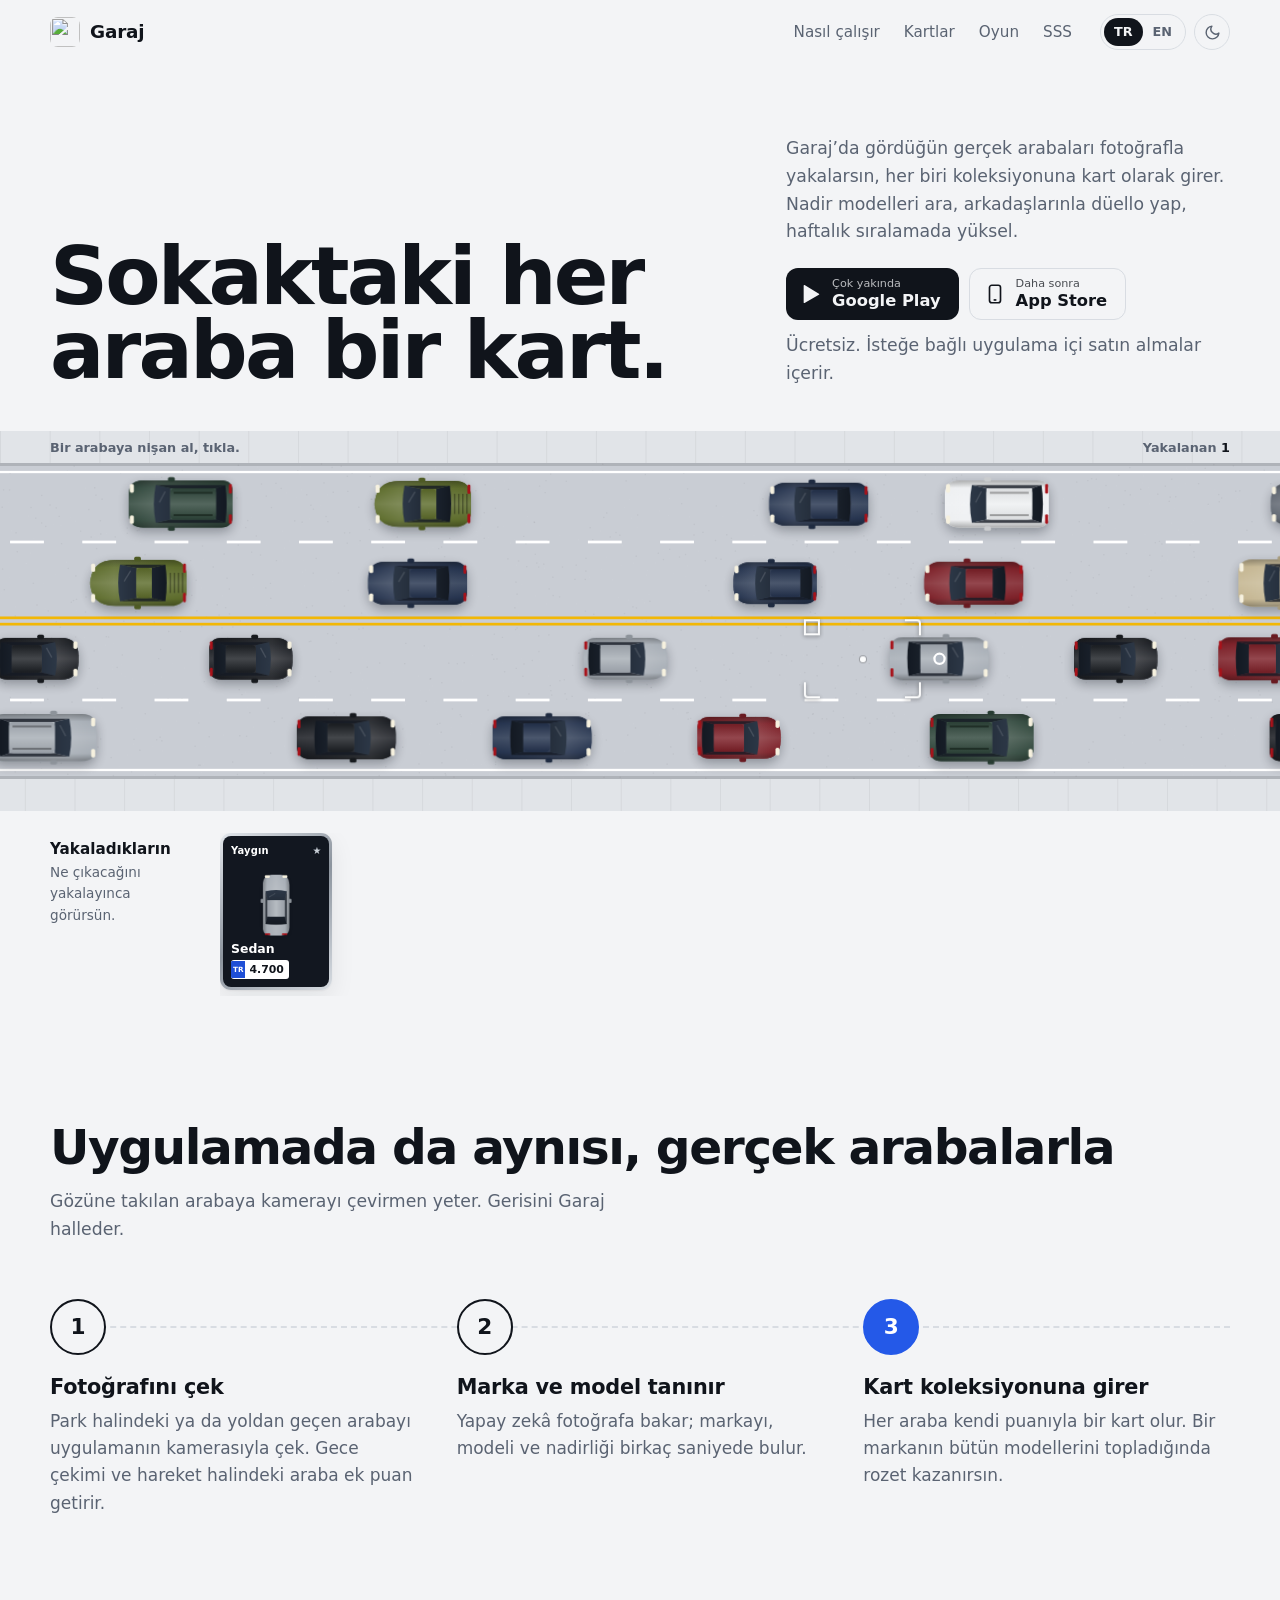
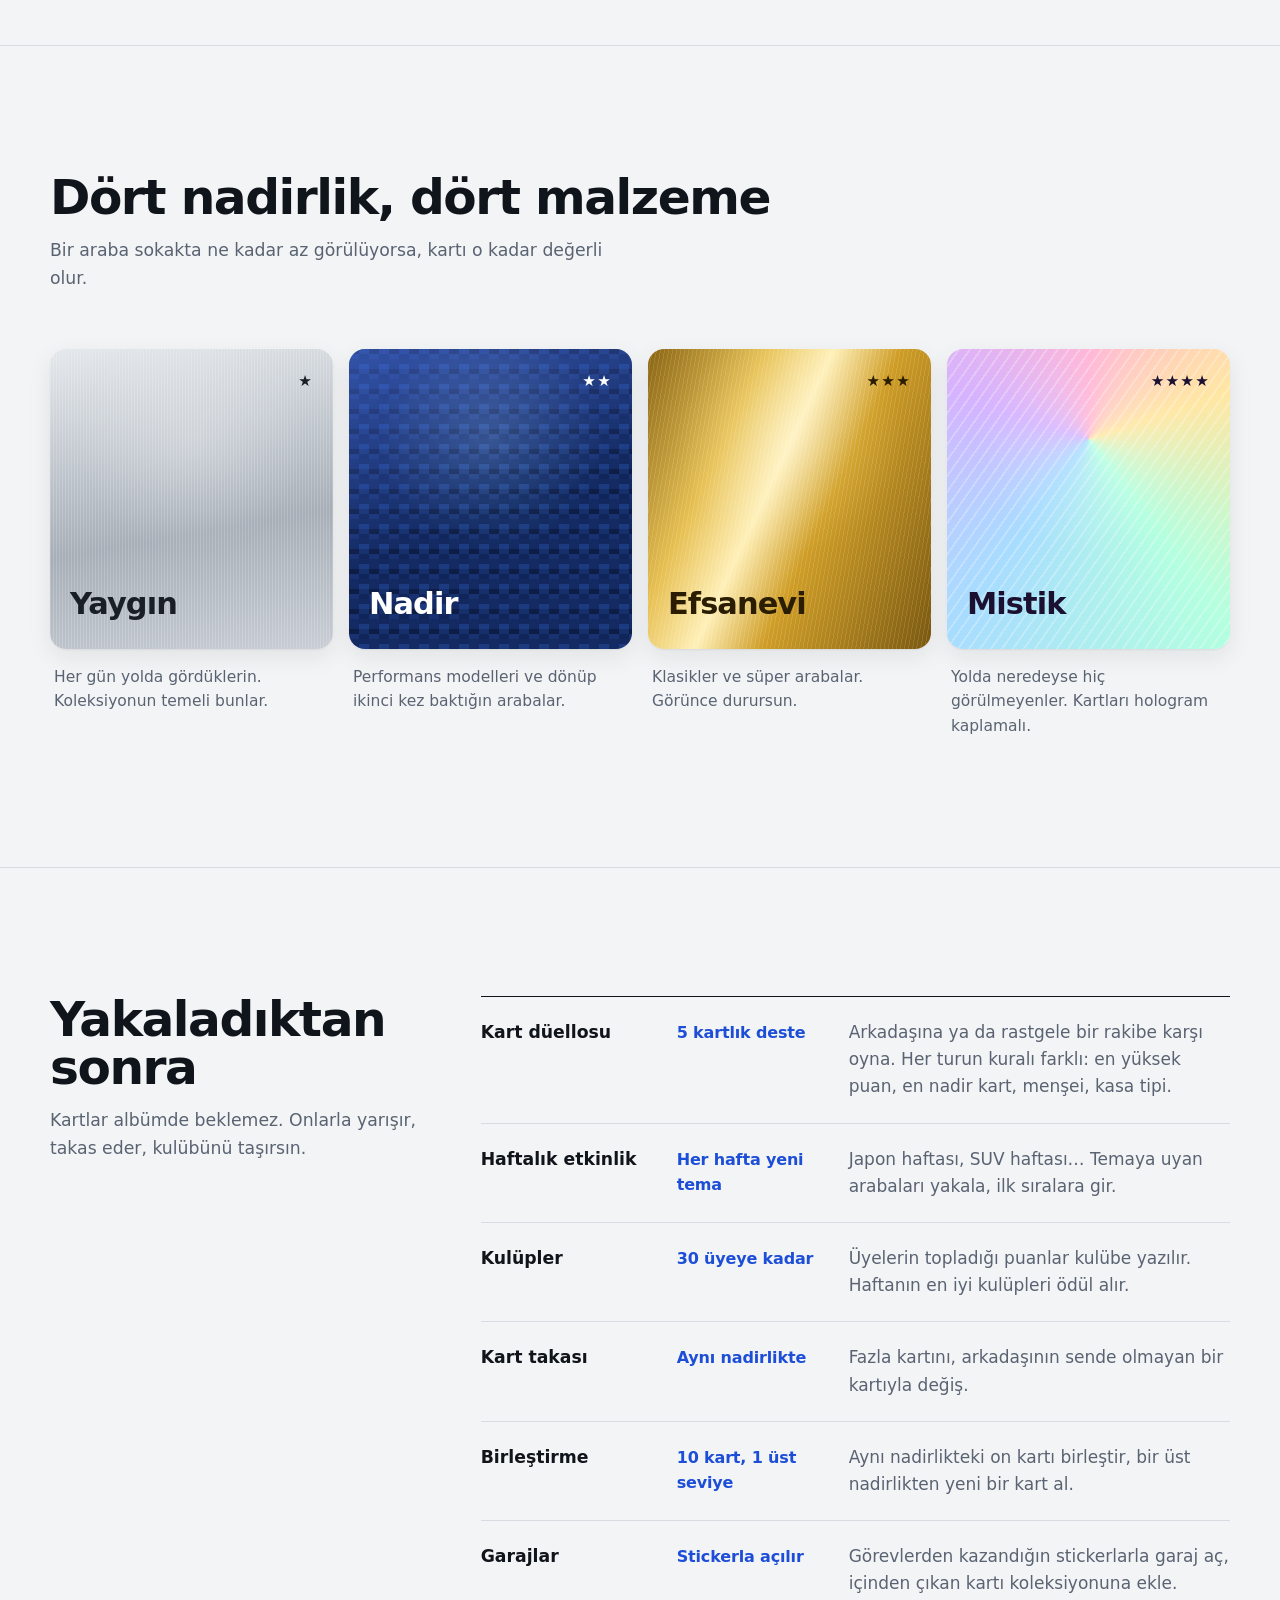
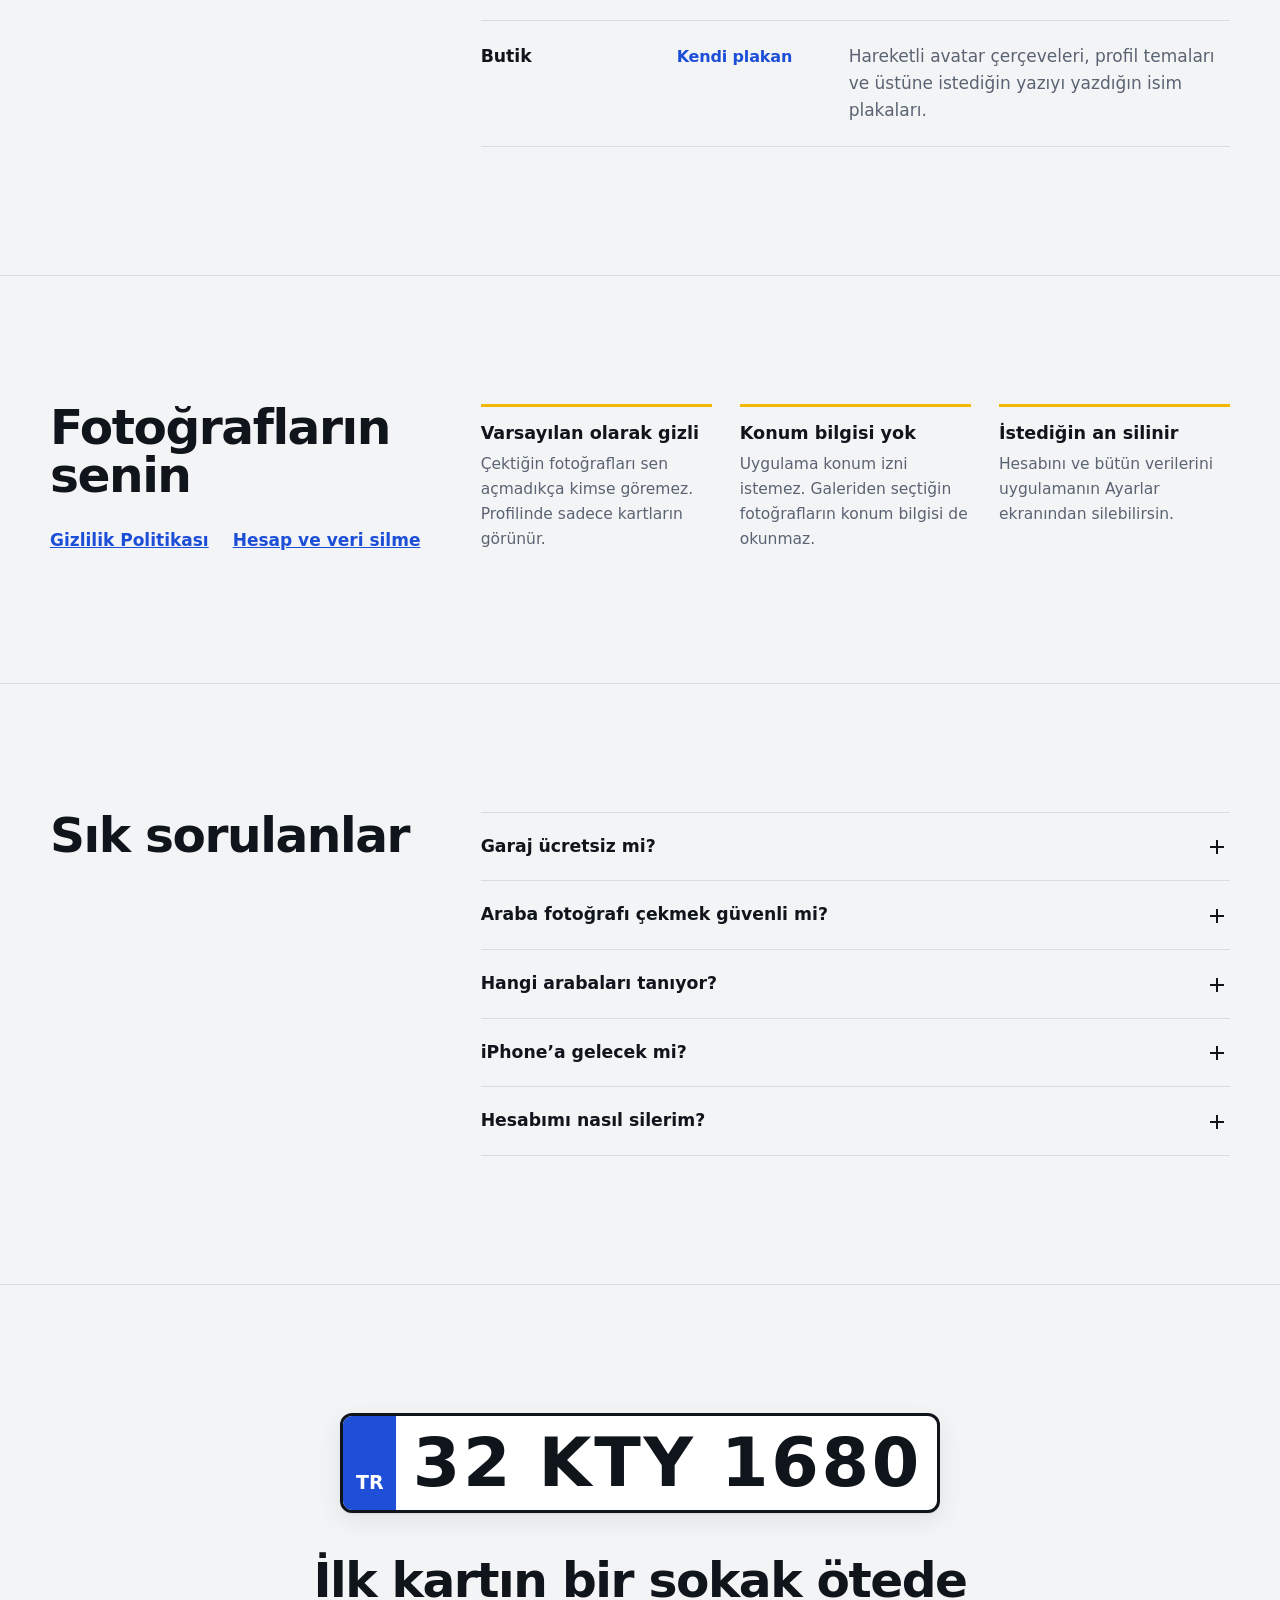
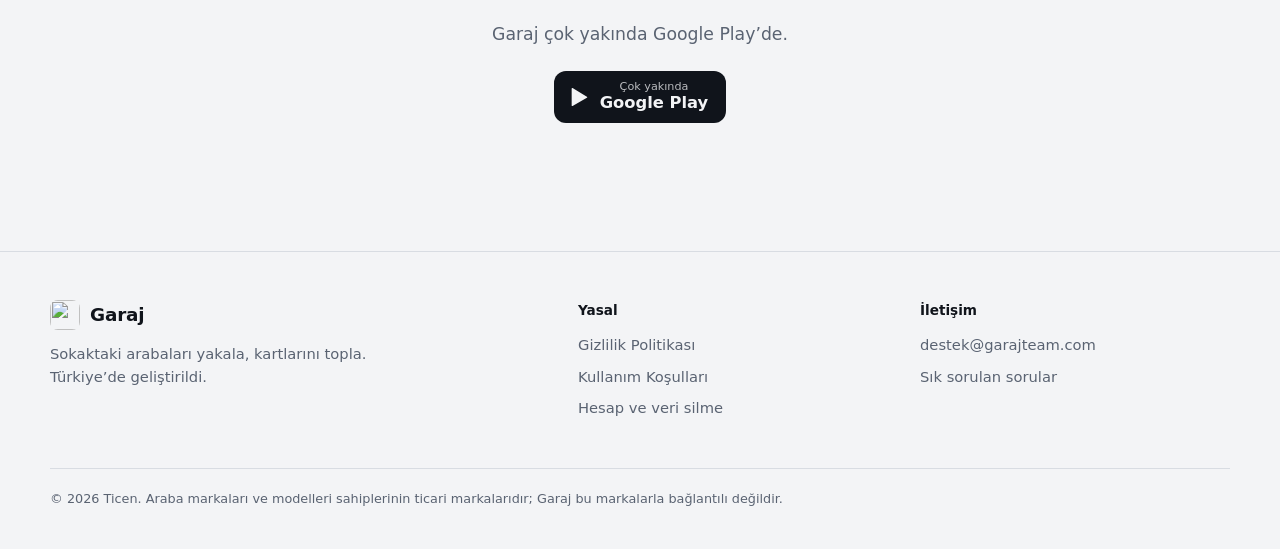
==== index.html @ b3e6d88f "Add files via upload" ====
<!doctype html>
<html lang="tr">
<head>
<meta charset="utf-8">
<meta name="viewport" content="width=device-width, initial-scale=1">
<title>Garaj — Sokaktaki her araba bir kart</title>
<meta name="baslik-tr" content="Garaj — Sokaktaki her araba bir kart">
<meta name="baslik-en" content="Garaj — Every car on the street is a card">
<meta name="description" content="Gördüğün gerçek arabaları fotoğrafla yakala, koleksiyon kartına dönüştür. Nadir modelleri bul, arkadaşlarınla düello yap.">
<meta name="theme-color" content="#0b0e13" media="(prefers-color-scheme: dark)">
<meta name="theme-color" content="#f3f4f6" media="(prefers-color-scheme: light)">
<meta property="og:title" content="Garaj — Sokaktaki her araba bir kart">
<meta property="og:description" content="Gördüğün gerçek arabaları fotoğrafla yakala, koleksiyon kartına dönüştür. Nadir modelleri bul, arkadaşlarınla düello yap.">
<meta property="og:type" content="website">
<meta property="og:image" content="img/og.png">
<link rel="icon" type="image/png" href="favicon.png">
<link rel="apple-touch-icon" href="img/apple-touch-icon.png">
<link rel="preload" href="fonts/archivo-latin-wdth-normal.woff2" as="font" type="font/woff2" crossorigin>
<link rel="stylesheet" href="stil.css">
<script src="site.js"></script>
</head>
<body>
<a class="gizli" href="#icerik"><span data-l="tr">İçeriğe geç</span><span data-l="en">Skip to content</span></a>
<header class="ust">
  <div class="kap">
    <a class="marka" href="index.html"><img src="img/logo.webp" alt="" width="30" height="30">Garaj</a>
    <nav class="menu" aria-label="Ana menü">
      <a href="index.html#nasil"><span data-l="tr">Nasıl çalışır</span><span data-l="en">How it works</span></a>
      <a href="index.html#kartlar"><span data-l="tr">Kartlar</span><span data-l="en">Cards</span></a>
      <a href="index.html#oyun"><span data-l="tr">Oyun</span><span data-l="en">Game</span></a>
      <a href="index.html#sss"><span data-l="tr">SSS</span><span data-l="en">FAQ</span></a>
    </nav>
    <div class="ayarlar">
      <div class="dil" role="group" aria-label="Dil / Language">
        <button type="button" data-dil="tr" aria-pressed="true">TR</button>
        <button type="button" data-dil="en" aria-pressed="false">EN</button>
      </div>
      <button type="button" class="tema-dugme">
        <svg class="ay" viewBox="0 0 24 24" fill="none" stroke="currentColor" stroke-width="2" stroke-linecap="round" stroke-linejoin="round" aria-hidden="true"><path d="M21 12.8A9 9 0 1 1 11.2 3a7 7 0 0 0 9.8 9.8z"/></svg>
        <svg class="gunes" viewBox="0 0 24 24" fill="none" stroke="currentColor" stroke-width="2" stroke-linecap="round" aria-hidden="true"><circle cx="12" cy="12" r="4.5"/><path d="M12 2v2M12 20v2M4.9 4.9l1.4 1.4M17.7 17.7l1.4 1.4M2 12h2M20 12h2M4.9 19.1l1.4-1.4M17.7 6.3l1.4-1.4"/></svg>
      </button>
    </div>
  </div>
</header>
<main id="icerik">
<section class="giris" aria-labelledby="giris-baslik">
  <div class="kap">
    <h1 class="dev" id="giris-baslik">
      <span data-l="tr">Sokaktaki her araba bir kart.</span>
      <span data-l="en">Every car on the street is a card.</span>
    </h1>
    <div class="giris-yan">
      <p>
        <span data-l="tr">Garaj’da gördüğün gerçek arabaları fotoğrafla yakalarsın, her biri koleksiyonuna kart olarak girer. Nadir modelleri ara, arkadaşlarınla düello yap, haftalık sıralamada yüksel.</span>
        <span data-l="en">In Garaj you catch real cars by photographing them, and each one joins your collection as a card. Hunt for rare models, duel your friends and climb the weekly leaderboard.</span>
      </p>
      <div class="magazalar">
        <a class="magaza" data-play href="#" rel="noopener">
          <svg viewBox="0 0 24 24" aria-hidden="true"><path fill="currentColor" d="M4 2.8v18.4c0 .5.5.8 1 .6l15.6-8.9c.5-.3.5-1 0-1.3L5 2.2c-.5-.2-1 .1-1 .6z"/></svg>
          <span><small data-yakinda><span data-l="tr">Çok yakında</span><span data-l="en">Coming soon</span></small><small data-simdi><span data-l="tr">Hemen indir</span><span data-l="en">Get it on</span></small><b>Google Play</b></span>
        </a>
        <span class="magaza ikincil" aria-disabled="true">
          <svg viewBox="0 0 24 24" aria-hidden="true" fill="none" stroke="currentColor" stroke-width="1.8"><rect x="6" y="2.5" width="12" height="19" rx="2.5"/><path d="M10.5 18.5h3"/></svg>
          <span><small><span data-l="tr">Daha sonra</span><span data-l="en">Later</span></small><b>App Store</b></span>
        </span>
      </div>
      <p class="not-kucuk"><span data-l="tr">Ücretsiz. İsteğe bağlı uygulama içi satın almalar içerir.</span><span data-l="en">Free to play. Contains optional in-app purchases.</span></p>
    </div>
  </div>
</section>

<div class="yol-sahne" role="img" aria-label="Yukarıdan görünen bir caddede akan arabalar. Bir arabaya tıklayınca yakalanır ve kartı aşağıda belirir." data-aria-en="Cars driving down a street seen from above. Click a car to catch it and its card appears below.">
  <canvas></canvas>
  <div class="yol-ust" aria-hidden="true">
    <div class="kap">
      <span class="ipucu"><span class="fare"><span data-l="tr">Bir arabaya nişan al, tıkla.</span><span data-l="en">Aim at a car and click.</span></span><span class="dokun"><span data-l="tr">Bir arabaya dokun.</span><span data-l="en">Tap a car.</span></span></span>
      <span class="sayac"><span data-l="tr">Yakalanan</span><span data-l="en">Caught</span> <b data-sayac>0</b></span>
    </div>
  </div>
  <div class="vizor" aria-hidden="true"><span class="flas"></span><i></i><i></i><i></i><i></i><b></b></div>
</div>

<section class="tepsi" aria-label="Yakaladıkların">
  <div class="kap">
    <p class="tepsi-baslik"><strong><span data-l="tr">Yakaladıkların</span><span data-l="en">Your catches</span></strong><span data-l="tr">Ne çıkacağını yakalayınca görürsün.</span><span data-l="en">You only find out what it is once you catch it.</span></p>
    <ul class="tepsi-liste" aria-live="polite"><li class="tepsi-bos"><span data-l="tr">Henüz bir şey yakalamadın.</span><span data-l="en">Nothing caught yet.</span></li></ul>
  </div>
</section>

<section class="bolum" id="nasil" aria-labelledby="nasil-baslik">
  <div class="kap">
    <h2 class="baslik" id="nasil-baslik"><span data-l="tr">Uygulamada da aynısı, gerçek arabalarla</span><span data-l="en">Same idea in the app, with real cars</span></h2>
    <p class="alt-baslik"><span data-l="tr">Gözüne takılan arabaya kamerayı çevirmen yeter. Gerisini Garaj halleder.</span><span data-l="en">Point the camera at a car that catches your eye. Garaj does the rest.</span></p>
    <ol class="rota">
      <li>
        <span class="durak" aria-hidden="true">1</span>
        <h3><span data-l="tr">Fotoğrafını çek</span><span data-l="en">Take the photo</span></h3>
        <p><span data-l="tr">Park halindeki ya da yoldan geçen arabayı uygulamanın kamerasıyla çek. Gece çekimi ve hareket halindeki araba ek puan getirir.</span><span data-l="en">Shoot a parked or passing car with the in-app camera. Night shots and moving cars earn bonus points.</span></p>
      </li>
      <li>
        <span class="durak" aria-hidden="true">2</span>
        <h3><span data-l="tr">Marka ve model tanınır</span><span data-l="en">Make and model are recognised</span></h3>
        <p><span data-l="tr">Yapay zekâ fotoğrafa bakar; markayı, modeli ve nadirliği birkaç saniyede bulur.</span><span data-l="en">An AI model looks at the photo and works out the make, model and rarity in a few seconds.</span></p>
      </li>
      <li>
        <span class="durak" aria-hidden="true">3</span>
        <h3><span data-l="tr">Kart koleksiyonuna girer</span><span data-l="en">The card joins your collection</span></h3>
        <p><span data-l="tr">Her araba kendi puanıyla bir kart olur. Bir markanın bütün modellerini topladığında rozet kazanırsın.</span><span data-l="en">Each car becomes a card with its own score. Complete a brand’s line-up to earn a badge.</span></p>
      </li>
    </ol>
  </div>
</section>

<section class="bolum" id="kartlar" aria-labelledby="kart-baslik">
  <div class="kap">
    <h2 class="baslik" id="kart-baslik"><span data-l="tr">Dört nadirlik, dört malzeme</span><span data-l="en">Four rarities, four finishes</span></h2>
    <p class="alt-baslik"><span data-l="tr">Bir araba sokakta ne kadar az görülüyorsa, kartı o kadar değerli olur.</span><span data-l="en">The rarer a car is on the road, the more its card is worth.</span></p>
    <div class="malzemeler">
      <figure class="malzeme">
        <div class="panel p0"><span class="yildiz" aria-hidden="true">★</span><span class="ad"><span data-l="tr">Yaygın</span><span data-l="en">Common</span></span></div>
        <figcaption><span data-l="tr">Her gün yolda gördüklerin. Koleksiyonun temeli bunlar.</span><span data-l="en">The cars you pass every day. Every collection starts here.</span></figcaption>
      </figure>
      <figure class="malzeme">
        <div class="panel p1"><span class="yildiz" aria-hidden="true">★★</span><span class="ad"><span data-l="tr">Nadir</span><span data-l="en">Rare</span></span></div>
        <figcaption><span data-l="tr">Performans modelleri ve dönüp ikinci kez baktığın arabalar.</span><span data-l="en">Performance models and cars you turn to look at twice.</span></figcaption>
      </figure>
      <figure class="malzeme">
        <div class="panel p2"><span class="yildiz" aria-hidden="true">★★★</span><span class="ad"><span data-l="tr">Efsanevi</span><span data-l="en">Legendary</span></span></div>
        <figcaption><span data-l="tr">Klasikler ve süper arabalar. Görünce durursun.</span><span data-l="en">Classics and supercars. The ones that stop you in your tracks.</span></figcaption>
      </figure>
      <figure class="malzeme">
        <div class="panel p3"><span class="yildiz" aria-hidden="true">★★★★</span><span class="ad"><span data-l="tr">Mistik</span><span data-l="en">Mythic</span></span></div>
        <figcaption><span data-l="tr">Yolda neredeyse hiç görülmeyenler. Kartları hologram kaplamalı.</span><span data-l="en">Almost never seen on the road. Their cards come in holographic foil.</span></figcaption>
      </figure>
    </div>
  </div>
</section>

<section class="bolum teknik" id="oyun" aria-labelledby="oyun-baslik">
  <div class="kap">
    <div class="sol">
      <h2 class="baslik" id="oyun-baslik"><span data-l="tr">Yakaladıktan sonra</span><span data-l="en">After the catch</span></h2>
      <p class="alt-baslik"><span data-l="tr">Kartlar albümde beklemez. Onlarla yarışır, takas eder, kulübünü taşırsın.</span><span data-l="en">Cards don’t just sit in an album. You race them, trade them and carry your club with them.</span></p>
    </div>
    <dl class="ozellik-listesi">
      <div>
        <dt><span data-l="tr">Kart düellosu</span><span data-l="en">Card duels</span></dt>
        <dd class="deger"><span data-l="tr">5 kartlık deste</span><span data-l="en">5-card deck</span></dd>
        <dd><span data-l="tr">Arkadaşına ya da rastgele bir rakibe karşı oyna. Her turun kuralı farklı: en yüksek puan, en nadir kart, menşei, kasa tipi.</span><span data-l="en">Play a friend or a random rival. Every round has its own rule: highest score, rarest card, country of origin, body type.</span></dd>
      </div>
      <div>
        <dt><span data-l="tr">Haftalık etkinlik</span><span data-l="en">Weekly event</span></dt>
        <dd class="deger"><span data-l="tr">Her hafta yeni tema</span><span data-l="en">New theme weekly</span></dd>
        <dd><span data-l="tr">Japon haftası, SUV haftası… Temaya uyan arabaları yakala, ilk sıralara gir.</span><span data-l="en">Japanese week, SUV week… Catch cars that fit the theme and finish near the top.</span></dd>
      </div>
      <div>
        <dt><span data-l="tr">Kulüpler</span><span data-l="en">Clubs</span></dt>
        <dd class="deger"><span data-l="tr">30 üyeye kadar</span><span data-l="en">Up to 30 members</span></dd>
        <dd><span data-l="tr">Üyelerin topladığı puanlar kulübe yazılır. Haftanın en iyi kulüpleri ödül alır.</span><span data-l="en">Members’ points count for the club, and the week’s best clubs earn rewards.</span></dd>
      </div>
      <div>
        <dt><span data-l="tr">Kart takası</span><span data-l="en">Card trading</span></dt>
        <dd class="deger"><span data-l="tr">Aynı nadirlikte</span><span data-l="en">Same rarity</span></dd>
        <dd><span data-l="tr">Fazla kartını, arkadaşının sende olmayan bir kartıyla değiş.</span><span data-l="en">Swap a spare card for one of a friend’s cards that you’re missing.</span></dd>
      </div>
      <div>
        <dt><span data-l="tr">Birleştirme</span><span data-l="en">Merging</span></dt>
        <dd class="deger"><span data-l="tr">10 kart, 1 üst seviye</span><span data-l="en">10 cards into 1</span></dd>
        <dd><span data-l="tr">Aynı nadirlikteki on kartı birleştir, bir üst nadirlikten yeni bir kart al.</span><span data-l="en">Merge ten cards of one rarity into a new card of the next rarity up.</span></dd>
      </div>
      <div>
        <dt><span data-l="tr">Garajlar</span><span data-l="en">Garages</span></dt>
        <dd class="deger"><span data-l="tr">Stickerla açılır</span><span data-l="en">Opened with stickers</span></dd>
        <dd><span data-l="tr">Görevlerden kazandığın stickerlarla garaj aç, içinden çıkan kartı koleksiyonuna ekle.</span><span data-l="en">Use stickers earned from missions to open garages and add the card inside to your collection.</span></dd>
      </div>
      <div>
        <dt><span data-l="tr">Butik</span><span data-l="en">Boutique</span></dt>
        <dd class="deger"><span data-l="tr">Kendi plakan</span><span data-l="en">Your own plate</span></dd>
        <dd><span data-l="tr">Hareketli avatar çerçeveleri, profil temaları ve üstüne istediğin yazıyı yazdığın isim plakaları.</span><span data-l="en">Animated avatar frames, profile themes and name plates with your own text.</span></dd>
      </div>
    </dl>
  </div>
</section>

<section class="bolum guven" aria-labelledby="guven-baslik">
  <div class="kap">
    <div>
      <h2 class="baslik" id="guven-baslik"><span data-l="tr">Fotoğrafların senin</span><span data-l="en">Your photos are yours</span></h2>
      <div class="guven-link">
        <a href="gizlilik.html"><span data-l="tr">Gizlilik Politikası</span><span data-l="en">Privacy Policy</span></a>
        <a href="hesap-silme.html"><span data-l="tr">Hesap ve veri silme</span><span data-l="en">Account &amp; data deletion</span></a>
      </div>
    </div>
    <div class="guven-liste">
      <div>
        <h3><span data-l="tr">Varsayılan olarak gizli</span><span data-l="en">Private by default</span></h3>
        <p><span data-l="tr">Çektiğin fotoğrafları sen açmadıkça kimse göremez. Profilinde sadece kartların görünür.</span><span data-l="en">Nobody sees the photos you take unless you choose to share them. Your profile shows only your cards.</span></p>
      </div>
      <div>
        <h3><span data-l="tr">Konum bilgisi yok</span><span data-l="en">No location data</span></h3>
        <p><span data-l="tr">Uygulama konum izni istemez. Galeriden seçtiğin fotoğrafların konum bilgisi de okunmaz.</span><span data-l="en">The app never asks for location access, and location data in photos from your gallery is never read.</span></p>
      </div>
      <div>
        <h3><span data-l="tr">İstediğin an silinir</span><span data-l="en">Deleted whenever you want</span></h3>
        <p><span data-l="tr">Hesabını ve bütün verilerini uygulamanın Ayarlar ekranından silebilirsin.</span><span data-l="en">You can delete your account and all your data from the app’s Settings screen.</span></p>
      </div>
    </div>
  </div>
</section>

<section class="bolum sss" id="sss" aria-labelledby="sss-baslik">
  <div class="kap">
    <h2 class="baslik" id="sss-baslik"><span data-l="tr">Sık sorulanlar</span><span data-l="en">Questions</span></h2>
    <div>
      <details>
        <summary><span data-l="tr">Garaj ücretsiz mi?</span><span data-l="en">Is Garaj free?</span></summary>
        <p><span data-l="tr">Evet, indirmek ve oynamak ücretsiz. Garaj açmak ve Butik’ten ürün almak için kullanılan stickerlar oynayarak kazanılır; istersen Google Play üzerinden satın da alabilirsin. İsteğe bağlı bir VIP aboneliği de var.</span><span data-l="en">Yes, it’s free to download and play. The stickers used for garages and the Boutique are earned by playing, and can optionally be bought through Google Play. There is also an optional VIP subscription.</span></p>
      </details>
      <details>
        <summary><span data-l="tr">Araba fotoğrafı çekmek güvenli mi?</span><span data-l="en">Is it safe to photograph cars?</span></summary>
        <p><span data-l="tr">Araç kullanırken asla fotoğraf çekme. Sadece güvenli bir yerde, yaya olarak çek; başkalarının mülküne izinsiz girme ve insanların mahremiyetine saygı göster.</span><span data-l="en">Never take photos while driving. Only shoot when you’re somewhere safe and on foot, never enter private property without permission, and respect people’s privacy.</span></p>
      </details>
      <details>
        <summary><span data-l="tr">Hangi arabaları tanıyor?</span><span data-l="en">Which cars does it recognise?</span></summary>
        <p><span data-l="tr">Türkiye yollarındaki yaygın modellerden klasiklere ve süper arabalara kadar geniş bir katalog var. Tanınmayan bir arabayı uygulama içinden bize bildirebilirsin.</span><span data-l="en">The catalogue runs from everyday models on Turkish roads to classics and supercars. If a car isn’t recognised, you can report it from inside the app.</span></p>
      </details>
      <details>
        <summary><span data-l="tr">iPhone’a gelecek mi?</span><span data-l="en">Is it coming to iPhone?</span></summary>
        <p><span data-l="tr">Garaj önce Android’de çıkıyor. App Store sürümünün tarihi belli olunca bu sayfada duyuracağız.</span><span data-l="en">Garaj launches on Android first. We’ll announce the App Store date on this page once it’s set.</span></p>
      </details>
      <details>
        <summary><span data-l="tr">Hesabımı nasıl silerim?</span><span data-l="en">How do I delete my account?</span></summary>
        <p><span data-l="tr">Uygulamada Ayarlar → Hesabımı sil adımını izle. Uygulamaya erişemiyorsan <a href="hesap-silme.html">hesap silme sayfasındaki</a> yolu kullan.</span><span data-l="en">In the app, go to Ayarlar (Settings) → Hesabımı sil (Delete my account). If you can’t get into the app, follow the steps on the <a href="hesap-silme.html">account deletion page</a>.</span></p>
      </details>
    </div>
  </div>
</section>

<section class="son" aria-labelledby="son-baslik">
  <div class="kap">
    <div class="plaka" aria-hidden="true">
      <div class="ulke">TR</div>
      <div class="yazi"><span class="harf">3</span><span class="harf">4</span><span class="bosluk"></span><span class="harf">G</span><span class="harf">R</span><span class="harf">J</span><span class="bosluk"></span><span class="harf">2</span><span class="harf">0</span><span class="harf">2</span><span class="harf">6</span></div>
    </div>
    <h2 class="baslik" id="son-baslik"><span data-l="tr">İlk kartın bir sokak ötede</span><span data-l="en">Your first card is one street away</span></h2>
    <p class="alt-baslik"><span data-yakinda><span data-l="tr">Garaj çok yakında Google Play’de.</span><span data-l="en">Garaj is coming to Google Play soon.</span></span><span data-simdi><span data-l="tr">Garaj şimdi Google Play’de.</span><span data-l="en">Garaj is out now on Google Play.</span></span></p>
    <div class="magazalar">
      <a class="magaza" data-play href="#" rel="noopener">
        <svg viewBox="0 0 24 24" aria-hidden="true"><path fill="currentColor" d="M4 2.8v18.4c0 .5.5.8 1 .6l15.6-8.9c.5-.3.5-1 0-1.3L5 2.2c-.5-.2-1 .1-1 .6z"/></svg>
        <span><small data-yakinda><span data-l="tr">Çok yakında</span><span data-l="en">Coming soon</span></small><small data-simdi><span data-l="tr">Hemen indir</span><span data-l="en">Get it on</span></small><b>Google Play</b></span>
      </a>
    </div>
  </div>
</section>
</main>
<footer class="alt">
  <div class="kap">
    <div>
      <a class="marka" href="index.html"><img src="img/logo.webp" alt="" width="30" height="30">Garaj</a>
      <p><span data-l="tr">Sokaktaki arabaları yakala, kartlarını topla. Türkiye’de geliştirildi.</span><span data-l="en">Spot real cars on the street and collect them as cards. Made in Türkiye.</span></p>
    </div>
    <div>
      <h4><span data-l="tr">Yasal</span><span data-l="en">Legal</span></h4>
      <ul>
        <li><a href="gizlilik.html"><span data-l="tr">Gizlilik Politikası</span><span data-l="en">Privacy Policy</span></a></li>
        <li><a href="kosullar.html"><span data-l="tr">Kullanım Koşulları</span><span data-l="en">Terms of Use</span></a></li>
        <li><a href="hesap-silme.html"><span data-l="tr">Hesap ve veri silme</span><span data-l="en">Account &amp; data deletion</span></a></li>
      </ul>
    </div>
    <div>
      <h4><span data-l="tr">İletişim</span><span data-l="en">Contact</span></h4>
      <ul>
        <li><a data-ayar="eposta" href="#">iletisim@ornek.com</a></li>
        <li><a href="index.html#sss"><span data-l="tr">Sık sorulan sorular</span><span data-l="en">Frequently asked questions</span></a></li>
      </ul>
    </div>
    <p class="telif">© <span data-ayar="yil">2026</span> <span data-ayar="gelistirici">Garaj</span>. <span data-l="tr">Araba markaları ve modelleri sahiplerinin ticari markalarıdır; Garaj bu markalarla bağlantılı değildir.</span><span data-l="en">Car brands and model names are trademarks of their owners; Garaj is not affiliated with them.</span></p>
  </div>
</footer>
<script src="yol.js" defer></script>
</body>
</html>
---- stil.css ----
/* ================= Garaj — web sitesi ================= */
@font-face {
  font-family: 'Archivo';
  font-style: normal;
  font-display: swap;
  font-weight: 100 900;
  font-stretch: 62% 125%;
  src: url(fonts/archivo-latin-ext-wdth-normal.woff2) format('woff2-variations');
  unicode-range: U+0100-02BA, U+02BD-02C5, U+02C7-02CC, U+02CE-02D7, U+02DD-02FF, U+0304, U+0308, U+0329, U+1D00-1DBF, U+1E00-1E9F, U+1EF2-1EFF, U+2020, U+20A0-20AB, U+20AD-20C0, U+2113, U+2C60-2C7F, U+A720-A7FF;
}
@font-face {
  font-family: 'Archivo';
  font-style: normal;
  font-display: swap;
  font-weight: 100 900;
  font-stretch: 62% 125%;
  src: url(fonts/archivo-latin-wdth-normal.woff2) format('woff2-variations');
  unicode-range: U+0000-00FF, U+0131, U+0152-0153, U+02BB-02BC, U+02C6, U+02DA, U+02DC, U+0304, U+0308, U+0329, U+2000-206F, U+20AC, U+2122, U+2191, U+2193, U+2212, U+2215, U+FEFF, U+FFFD;
}

/* ---------- Renkler: gündüz ---------- */
:root {
  --zemin: #f3f4f6;
  --yuzey: #ffffff;
  --yazi: #10141b;
  --soluk: #5a6372;
  --cizgi: #d8dce2;
  --mavi: #2459e8;
  --mavi-yazi: #1d4ed8;
  --sari: #f2b705;
  --yol: #c9cdd4;
  --kaldirim: #e1e4e8;
  --serit: #ffffff;
  --golge: 0 1px 2px rgba(16, 20, 27, 0.06), 0 8px 24px rgba(16, 20, 27, 0.08);
  --gece: 0;
  color-scheme: light;
}
/* ---------- Renkler: gece ---------- */
:root[data-tema='koyu'] {
  --zemin: #0b0e13;
  --yuzey: #12161d;
  --yazi: #e8ecf2;
  --soluk: #8a94a4;
  --cizgi: #232a35;
  --mavi: #5b86ff;
  --mavi-yazi: #8aa9ff;
  --sari: #e8b008;
  --yol: #141920;
  --kaldirim: #1b2029;
  --serit: rgba(255, 255, 255, 0.24);
  --golge: 0 1px 2px rgba(0, 0, 0, 0.4), 0 10px 30px rgba(0, 0, 0, 0.35);
  --gece: 1;
  color-scheme: dark;
}
@media (prefers-color-scheme: dark) {
  :root:not([data-tema='acik']) {
    --zemin: #0b0e13;
    --yuzey: #12161d;
    --yazi: #e8ecf2;
    --soluk: #8a94a4;
    --cizgi: #232a35;
    --mavi: #5b86ff;
    --mavi-yazi: #8aa9ff;
    --sari: #e8b008;
    --yol: #141920;
    --kaldirim: #1b2029;
    --serit: rgba(255, 255, 255, 0.24);
    --golge: 0 1px 2px rgba(0, 0, 0, 0.4), 0 10px 30px rgba(0, 0, 0, 0.35);
    --gece: 1;
    color-scheme: dark;
  }
}

/* ---------- Temel ---------- */
*,
*::before,
*::after {
  box-sizing: border-box;
}
html {
  -webkit-text-size-adjust: 100%;
  scroll-behavior: smooth;
  scroll-padding-top: 80px;
}
body {
  margin: 0;
  background: var(--zemin);
  color: var(--yazi);
  font-family: 'Archivo', system-ui, -apple-system, 'Segoe UI', Roboto, sans-serif;
  font-size: 1.0625rem;
  line-height: 1.6;
  font-stretch: 100%;
  -webkit-font-smoothing: antialiased;
  text-rendering: optimizeLegibility;
  transition: background-color 0.3s ease, color 0.3s ease;
}
img {
  max-width: 100%;
  display: block;
}
a {
  color: var(--mavi-yazi);
}
:focus-visible {
  outline: 2px solid var(--mavi);
  outline-offset: 3px;
  border-radius: 4px;
}
h1,
h2,
h3 {
  margin: 0;
  font-weight: 800;
  line-height: 1;
}
p {
  margin: 0;
}
.kap {
  width: min(1180px, 100% - 40px);
  margin-inline: auto;
}

/* dil */
html[lang='tr'] [data-l='en'],
html[lang='en'] [data-l='tr'] {
  display: none !important;
}

.gizli {
  position: absolute;
  left: -9999px;
}
.gizli:focus {
  left: 16px;
  top: 16px;
  z-index: 100;
  background: var(--yuzey);
  padding: 8px 14px;
  border-radius: 8px;
}

/* ---------- Üst çubuk ---------- */
.ust {
  position: sticky;
  top: 0;
  z-index: 50;
  background: color-mix(in srgb, var(--zemin) 82%, transparent);
  backdrop-filter: saturate(1.4) blur(14px);
  -webkit-backdrop-filter: saturate(1.4) blur(14px);
  border-bottom: 1px solid transparent;
  transition: border-color 0.2s;
}
.ust.kaydi {
  border-bottom-color: var(--cizgi);
}
.ust .kap {
  display: flex;
  align-items: center;
  gap: 28px;
  height: 64px;
}
.marka {
  display: flex;
  align-items: center;
  gap: 10px;
  color: var(--yazi);
  text-decoration: none;
  font-weight: 800;
  font-stretch: 125%;
  font-size: 1.15rem;
  letter-spacing: -0.01em;
}
.marka img {
  width: 30px;
  height: 30px;
  border-radius: 8px;
}
.menu {
  display: flex;
  gap: 24px;
  margin-left: auto;
}
.menu a {
  color: var(--soluk);
  text-decoration: none;
  font-size: 0.95rem;
  font-weight: 500;
  transition: color 0.15s;
}
.menu a:hover {
  color: var(--yazi);
}
.ayarlar {
  display: flex;
  gap: 8px;
  align-items: center;
}
.dil {
  display: flex;
  border: 1px solid var(--cizgi);
  border-radius: 999px;
  padding: 3px;
}
.dil button,
.tema-dugme {
  font: inherit;
  cursor: pointer;
  color: var(--soluk);
  background: none;
  border: 0;
}
.dil button {
  font-size: 0.8rem;
  font-weight: 700;
  padding: 4px 10px;
  border-radius: 999px;
}
.dil button[aria-pressed='true'] {
  background: var(--yazi);
  color: var(--zemin);
}
.tema-dugme {
  width: 36px;
  height: 36px;
  border-radius: 999px;
  border: 1px solid var(--cizgi);
  display: grid;
  place-items: center;
}
.tema-dugme svg {
  width: 17px;
  height: 17px;
}
.tema-dugme:hover,
.dil button:hover {
  color: var(--yazi);
}
:root[data-tema='koyu'] .tema-dugme .ay,
:root:not([data-tema='koyu']) .tema-dugme .gunes {
  display: none;
}

/* ---------- Giriş ---------- */
.giris {
  padding: clamp(36px, 5.5vw, 72px) 0 clamp(28px, 4vw, 44px);
}
.giris .kap {
  display: grid;
  grid-template-columns: minmax(0, 1.55fr) minmax(0, 1fr);
  gap: 48px;
  align-items: end;
}
.dev {
  font-size: clamp(2.6rem, 6.3vw, 5.4rem);
  font-stretch: 125%;
  font-weight: 800;
  letter-spacing: -0.035em;
  line-height: 0.92;
  text-wrap: balance;
}
.giris-yan p {
  color: var(--soluk);
  font-size: 1.08rem;
  max-width: 44ch;
}
.magazalar {
  display: flex;
  flex-wrap: wrap;
  gap: 10px;
  margin-top: 22px;
}
.magaza {
  display: inline-flex;
  align-items: center;
  gap: 10px;
  height: 52px;
  padding: 0 18px 0 14px;
  border-radius: 12px;
  background: var(--yazi);
  color: var(--zemin);
  text-decoration: none;
  line-height: 1.1;
}
.magaza svg {
  width: 22px;
  height: 22px;
  flex: none;
}
.magaza small {
  display: block;
  font-size: 0.7rem;
  opacity: 0.75;
}
.magaza b {
  font-size: 1.02rem;
  font-weight: 700;
}
.magaza.ikincil {
  background: none;
  color: var(--yazi);
  border: 1px solid var(--cizgi);
}
.magaza[aria-disabled='true'] {
  cursor: default;
}
.not-kucuk {
  margin-top: 12px;
  font-size: 0.82rem;
  color: var(--soluk);
}

/* ---------- Yol sahnesi ---------- */
.yol-sahne {
  position: relative;
  height: 380px;
  background: var(--yol);
  overflow: hidden;
  touch-action: pan-y;
  cursor: none;
  user-select: none;
  -webkit-user-select: none;
  -webkit-tap-highlight-color: transparent;
}
.yol-sahne canvas {
  position: absolute;
  inset: 0;
  width: 100%;
  height: 100%;
}
.vizor {
  position: absolute;
  left: 0;
  top: 0;
  width: 120px;
  height: 80px;
  pointer-events: none;
  will-change: transform, width, height;
  --r: rgba(255, 255, 255, 0.95);
}
.vizor i {
  position: absolute;
  width: 16px;
  height: 16px;
  border: 2.5px solid var(--r);
  filter: drop-shadow(0 1px 2px rgba(0, 0, 0, 0.45));
  transition: border-color 0.15s;
}
.vizor i:nth-child(1) {
  left: 0;
  top: 0;
  border-right: 0;
  border-bottom: 0;
  border-top-left-radius: 4px;
}
.vizor i:nth-child(2) {
  right: 0;
  top: 0;
  border-left: 0;
  border-bottom: 0;
  border-top-right-radius: 4px;
}
.vizor i:nth-child(3) {
  left: 0;
  bottom: 0;
  border-right: 0;
  border-top: 0;
  border-bottom-left-radius: 4px;
}
.vizor i:nth-child(4) {
  right: 0;
  bottom: 0;
  border-left: 0;
  border-top: 0;
  border-bottom-right-radius: 4px;
}
.vizor b {
  position: absolute;
  left: 50%;
  top: 50%;
  width: 6px;
  height: 6px;
  margin: -3px 0 0 -3px;
  border-radius: 50%;
  background: var(--r);
  box-shadow: 0 0 0 1px rgba(0, 0, 0, 0.25);
  transition: opacity 0.15s;
}
.vizor.kilit {
  --r: var(--sari);
}
.vizor.kilit b {
  opacity: 0;
}
.vizor .flas {
  position: absolute;
  inset: 0;
  background: #fff;
  opacity: 0;
  border-radius: 6px;
}
.vizor.cek .flas {
  animation: flas 0.45s ease-out;
}
@keyframes flas {
  0% {
    opacity: 0.9;
  }
  100% {
    opacity: 0;
  }
}
.etiket {
  position: absolute;
  left: 0;
  top: 0;
  pointer-events: none;
  padding: 6px 10px 6px 8px;
  border-radius: 8px;
  background: rgba(10, 13, 18, 0.88);
  color: #fff;
  font-size: 0.82rem;
  line-height: 1.15;
  white-space: nowrap;
  display: flex;
  gap: 8px;
  align-items: center;
  animation: etiket 1.6s cubic-bezier(0.2, 0.7, 0.2, 1) forwards;
}
.etiket::before {
  content: '';
  width: 8px;
  height: 8px;
  border-radius: 50%;
  background: var(--n, #aab);
}
.etiket strong {
  font-stretch: 112%;
  font-weight: 800;
}
@keyframes etiket {
  0% {
    opacity: 0;
    transform: translate(var(--x), calc(var(--y) + 6px)) scale(0.92);
  }
  14% {
    opacity: 1;
    transform: translate(var(--x), var(--y)) scale(1);
  }
  75% {
    opacity: 1;
  }
  100% {
    opacity: 0;
    transform: translate(var(--x), calc(var(--y) - 26px));
  }
}
.yol-ust {
  position: absolute;
  left: 0;
  right: 0;
  top: 0;
  height: 0;
  pointer-events: none;
}
.yol-ust .kap {
  display: flex;
  justify-content: space-between;
  padding-top: 7px;
  font-size: 0.8rem;
  font-weight: 600;
  color: var(--soluk);
}
.sayac b {
  color: var(--yazi);
  font-variant-numeric: tabular-nums;
}
.ipucu {
  transition: opacity 0.4s;
}
.ipucu.gitti {
  opacity: 0;
}

/* ---------- Yakalananlar tepsisi ---------- */
.tepsi {
  padding: 22px 0 0;
}
.tepsi .kap {
  display: flex;
  gap: 20px;
  align-items: flex-start;
}
.tepsi-baslik {
  flex: none;
  width: 150px;
  padding-top: 4px;
  font-size: 0.85rem;
  color: var(--soluk);
}
.tepsi-baslik strong {
  display: block;
  color: var(--yazi);
  font-size: 0.95rem;
}
.tepsi-liste {
  list-style: none;
  margin: 0;
  padding: 0 0 6px;
  display: flex;
  gap: 12px;
  min-height: 157px;
  overflow: hidden;
  flex: 1;
  min-width: 0;
  -webkit-mask-image: linear-gradient(90deg, #000 85%, transparent);
  mask-image: linear-gradient(90deg, #000 85%, transparent);
}
.tepsi-bos {
  align-self: center;
  color: var(--soluk);
  font-size: 0.9rem;
}

/* küçük kart */
.kk {
  flex: none;
  width: 112px;
  height: 157px;
  border-radius: 11px;
  padding: 3px;
  background: var(--cerceve);
  box-shadow: var(--golge);
  animation: kk-gel 0.55s cubic-bezier(0.2, 0.8, 0.2, 1);
}
@keyframes kk-gel {
  from {
    transform: translateY(-14px) scale(0.9);
    opacity: 0;
  }
}
.kk-ic {
  height: 100%;
  border-radius: 8px;
  background: #121720;
  color: #fff;
  display: flex;
  flex-direction: column;
  padding: 7px 8px 8px;
  overflow: hidden;
  position: relative;
}
.kk-ust {
  display: flex;
  justify-content: space-between;
  align-items: center;
  font-size: 0.62rem;
  font-weight: 700;
  letter-spacing: 0.02em;
}
.kk-ust i {
  font-style: normal;
  color: var(--vurgu);
  letter-spacing: -0.05em;
}
.kk img {
  height: 76px;
  width: auto;
  margin: 8px auto 0;
  flex: none;
}
.kk-alt {
  display: flex;
  flex-direction: column;
  gap: 4px;
  margin-top: auto;
}
.kk-alt span {
  font-size: 0.78rem;
  font-weight: 800;
  font-stretch: 115%;
  line-height: 1;
}
.kk-alt em {
  align-self: flex-start;
  font-style: normal;
  font-size: 0.68rem;
  font-weight: 700;
  font-variant-numeric: tabular-nums;
  background: #fff;
  color: #10141b;
  border-radius: 3px;
  padding: 1px 5px 1px 0;
  display: flex;
  gap: 4px;
  align-items: center;
  overflow: hidden;
}
.kk-alt em s {
  text-decoration: none;
  background: #1f4fd6;
  color: #fff;
  font-size: 0.45rem;
  padding: 3px 2px;
}
.kk.n0 {
  --cerceve: linear-gradient(140deg, #e3e7ec, #8c949e 50%, #d7dce2);
  --vurgu: #c9d0d8;
}
.kk.n1 {
  --cerceve: linear-gradient(140deg, #9cc1ff, #2459e8 50%, #84b0ff);
  --vurgu: #7ea8ff;
}
.kk.n1 .kk-ic {
  background: repeating-linear-gradient(135deg, #0f1c3d 0 6px, #12224a 6px 12px);
}
.kk.n2 {
  --cerceve: linear-gradient(140deg, #fff0b0, #b8860b 45%, #ffd34d 70%, #8a6200);
  --vurgu: #f5c84a;
}
.kk.n2 .kk-ic {
  background: radial-gradient(120% 70% at 50% 0%, #3a2a08, #120d04 70%);
}
.kk.n3 {
  --cerceve: conic-gradient(from var(--a, 0deg), #ff5ea8, #ffd36b, #6bffb8, #6bc8ff, #b56bff, #ff5ea8);
  --vurgu: #ffd36b;
  animation: kk-gel 0.55s cubic-bezier(0.2, 0.8, 0.2, 1), holo 4s linear infinite;
}
.kk.n3 .kk-ic {
  background: radial-gradient(90% 60% at 30% 10%, #3b1c63, #0d0b1f 70%);
}
@property --a {
  syntax: '<angle>';
  inherits: false;
  initial-value: 0deg;
}
@keyframes holo {
  to {
    --a: 360deg;
  }
}

/* ---------- Bölümler ---------- */
.bolum {
  padding: clamp(72px, 10vw, 128px) 0;
}
.bolum + .bolum {
  border-top: 1px solid var(--cizgi);
}
.baslik {
  font-size: clamp(1.95rem, 3.8vw, 3.1rem);
  font-stretch: 118%;
  letter-spacing: -0.03em;
  line-height: 0.98;
  text-wrap: balance;
}
.alt-baslik {
  margin-top: 16px;
  color: var(--soluk);
  max-width: 52ch;
  font-size: 1.08rem;
}

/* nasıl çalışır: rota */
.rota {
  list-style: none;
  margin: 56px 0 0;
  padding: 0;
  display: grid;
  grid-template-columns: repeat(3, 1fr);
  gap: 40px;
  position: relative;
}
.rota::before {
  content: '';
  position: absolute;
  left: 0;
  right: 0;
  top: 27px;
  border-top: 2px dashed var(--cizgi);
}
.rota li {
  position: relative;
}
.durak {
  width: 56px;
  height: 56px;
  border-radius: 50%;
  background: var(--zemin);
  border: 2px solid var(--yazi);
  display: grid;
  place-items: center;
  font-weight: 800;
  font-stretch: 125%;
  font-size: 1.35rem;
  position: relative;
}
.rota li:last-child .durak {
  background: var(--mavi);
  border-color: var(--mavi);
  color: #fff;
}
.rota h3 {
  margin-top: 22px;
  font-size: 1.3rem;
  font-stretch: 112%;
  letter-spacing: -0.01em;
}
.rota p {
  margin-top: 10px;
  color: var(--soluk);
  max-width: 34ch;
}

/* nadirlik: malzeme panelleri */
.malzemeler {
  margin-top: 56px;
  display: grid;
  grid-template-columns: repeat(4, 1fr);
  gap: 16px;
}
.malzeme {
  margin: 0;
}
.panel {
  position: relative;
  height: 300px;
  border-radius: 16px;
  overflow: hidden;
  padding: 20px;
  display: flex;
  flex-direction: column;
  justify-content: space-between;
  box-shadow: var(--golge);
  --x: 50%;
  --y: 30%;
  isolation: isolate;
}
.panel::after {
  content: '';
  position: absolute;
  inset: 0;
  z-index: -1;
  background: radial-gradient(circle at var(--x) var(--y), rgba(255, 255, 255, 0.45), transparent 45%);
  mix-blend-mode: soft-light;
  pointer-events: none;
}
.panel .ad {
  font-size: 1.9rem;
  font-weight: 800;
  font-stretch: 125%;
  letter-spacing: -0.03em;
}
.panel .yildiz {
  align-self: flex-end;
  font-size: 0.95rem;
  letter-spacing: 0.08em;
}
.p0 {
  color: #1a1f27;
  background: repeating-linear-gradient(90deg, rgba(255, 255, 255, 0.18) 0 1px, transparent 1px 3px), linear-gradient(170deg, #e4e8ec, #a7aeb7 60%, #c9ced5);
}
.p1 {
  color: #fff;
  background:
    linear-gradient(27deg, #0e1d45 5px, transparent 5px) 0 5px,
    linear-gradient(207deg, #0e1d45 5px, transparent 5px) 10px 0,
    linear-gradient(27deg, #183170 5px, transparent 5px) 0 10px,
    linear-gradient(207deg, #183170 5px, transparent 5px) 10px 5px,
    linear-gradient(90deg, #132a62 10px, transparent 10px),
    linear-gradient(#16306c 25%, #10255a 25%, #10255a 50%, transparent 50%, transparent 75%, #1b3a80 75%, #1b3a80);
  background-color: #12285e;
  background-size: 20px 20px;
}
.p1::before {
  content: '';
  position: absolute;
  inset: 0;
  z-index: -1;
  background: linear-gradient(160deg, rgba(91, 134, 255, 0.45), transparent 55%);
}
.p2 {
  color: #2a1d02;
  background: repeating-linear-gradient(100deg, rgba(255, 255, 255, 0.12) 0 1px, transparent 1px 4px), linear-gradient(115deg, #8a6514 0%, #e7c053 28%, #fff0b8 44%, #cf9d26 60%, #7a5810 100%);
}
.p3 {
  color: #1b1030;
  background: conic-gradient(from calc(var(--h, 0) * 1deg) at var(--x) var(--y), #ffb3d6, #ffe7a3, #b3ffe0, #a8dcff, #d5b3ff, #ffb3d6);
}
.p3::before {
  content: '';
  position: absolute;
  inset: 0;
  z-index: -1;
  background: repeating-linear-gradient(125deg, rgba(255, 255, 255, 0.25) 0 2px, transparent 2px 9px);
  mix-blend-mode: overlay;
}
.malzeme figcaption {
  padding: 16px 4px 0;
  color: var(--soluk);
  font-size: 0.97rem;
}

/* oyun: teknik özellikler tablosu */
.teknik .kap {
  display: grid;
  grid-template-columns: minmax(0, 0.8fr) minmax(0, 1.6fr);
  gap: 56px;
  align-items: start;
}
.teknik .sol {
  position: sticky;
  top: 104px;
}
.ozellik-listesi {
  margin: 0;
  border-top: 1px solid var(--yazi);
}
.ozellik-listesi > div {
  display: grid;
  grid-template-columns: 11rem 9.5rem 1fr;
  gap: 20px;
  padding: 22px 0;
  border-bottom: 1px solid var(--cizgi);
  align-items: baseline;
}
.ozellik-listesi dt {
  font-weight: 700;
  font-size: 1.08rem;
  font-stretch: 108%;
}
.ozellik-listesi .deger {
  font-weight: 800;
  font-stretch: 120%;
  color: var(--mavi-yazi);
  font-size: 1rem;
  letter-spacing: -0.01em;
}
.ozellik-listesi dd {
  margin: 0;
  color: var(--soluk);
}
.ozellik-listesi dd.deger {
  color: var(--mavi-yazi);
}

/* gizlilik özeti */
.guven .kap {
  display: grid;
  grid-template-columns: minmax(0, 0.8fr) minmax(0, 1.6fr);
  gap: 56px;
}
.guven-liste {
  display: grid;
  grid-template-columns: repeat(3, 1fr);
  gap: 28px;
}
.guven-liste h3 {
  font-size: 1.1rem;
  font-stretch: 108%;
  font-weight: 700;
  line-height: 1.2;
  padding-top: 16px;
  border-top: 3px solid var(--sari);
}
.guven-liste p {
  margin-top: 8px;
  color: var(--soluk);
  font-size: 0.97rem;
}
.guven-link {
  margin-top: 28px;
  display: flex;
  gap: 24px;
  flex-wrap: wrap;
  font-weight: 600;
}

/* sss */
.sss .kap {
  display: grid;
  grid-template-columns: minmax(0, 0.8fr) minmax(0, 1.6fr);
  gap: 56px;
}
.sss details {
  border-bottom: 1px solid var(--cizgi);
}
.sss details:first-of-type {
  border-top: 1px solid var(--cizgi);
}
.sss summary {
  list-style: none;
  cursor: pointer;
  padding: 20px 40px 20px 0;
  font-weight: 700;
  font-size: 1.08rem;
  position: relative;
}
.sss summary::-webkit-details-marker {
  display: none;
}
.sss summary::before,
.sss summary::after {
  content: '';
  position: absolute;
  right: 6px;
  top: 50%;
  width: 14px;
  height: 2px;
  background: currentColor;
  transition: transform 0.25s ease;
}
.sss summary::after {
  transform: rotate(90deg);
}
.sss details[open] summary::after {
  transform: rotate(0deg);
}
.sss details p {
  padding: 0 40px 22px 0;
  color: var(--soluk);
  max-width: 62ch;
}

/* son çağrı: plaka */
.son {
  padding: clamp(72px, 10vw, 128px) 0;
  border-top: 1px solid var(--cizgi);
  text-align: center;
}
.plaka {
  width: min(600px, 100%);
  margin: 0 auto;
  display: flex;
  border: 3px solid #10141b;
  border-radius: 12px;
  background: #fff;
  color: #10141b;
  overflow: hidden;
  box-shadow: var(--golge);
  container-type: inline-size;
}
.plaka .ulke {
  background: #1f4fd6;
  color: #fff;
  width: 9%;
  display: flex;
  flex-direction: column;
  align-items: center;
  justify-content: flex-end;
  padding-bottom: 2.2cqw;
  font-weight: 700;
  font-size: 3.2cqw;
}
.plaka .yazi {
  flex: 1;
  display: flex;
  justify-content: center;
  align-items: center;
  gap: 0.02em;
  font-size: 11.5cqw;
  font-weight: 700;
  font-stretch: 100%;
  letter-spacing: 0.02em;
  padding: 2.2cqw 0;
  line-height: 1;
  font-variant-numeric: tabular-nums;
}
.plaka .harf {
  display: inline-block;
  min-width: 0.6em;
  text-align: center;
}
.plaka .bosluk {
  width: 0.35em;
}
.son h2 {
  margin-top: 44px;
}
.son .alt-baslik {
  margin-inline: auto;
}
.son .magazalar {
  justify-content: center;
}

/* ---------- Alt bilgi ---------- */
.alt {
  border-top: 1px solid var(--cizgi);
  padding: 48px 0 40px;
  font-size: 0.92rem;
}
.alt .kap {
  display: grid;
  grid-template-columns: 1.6fr 1fr 1fr;
  gap: 32px;
}
.alt p {
  color: var(--soluk);
  margin-top: 12px;
  max-width: 40ch;
}
.alt h4 {
  margin: 0 0 12px;
  font-size: 0.85rem;
}
.alt ul {
  list-style: none;
  margin: 0;
  padding: 0;
  display: grid;
  gap: 8px;
}
.alt ul a {
  color: var(--soluk);
  text-decoration: none;
}
.alt ul a:hover {
  color: var(--yazi);
}
.alt .telif {
  grid-column: 1 / -1;
  max-width: none;
  margin-top: 16px;
  padding-top: 20px;
  border-top: 1px solid var(--cizgi);
  font-size: 0.8rem;
}

/* ---------- Yasal sayfalar ---------- */
.yasal {
  padding: clamp(40px, 6vw, 80px) 0 96px;
}
.yasal .kap {
  width: min(740px, 100% - 40px);
}
.yasal h1 {
  font-size: clamp(2.2rem, 5vw, 3.4rem);
  font-stretch: 122%;
  letter-spacing: -0.03em;
}
.yasal .tarih {
  margin-top: 14px;
  color: var(--soluk);
}
.yasal h2 {
  margin: 48px 0 14px;
  font-size: 1.35rem;
  font-stretch: 110%;
  letter-spacing: -0.01em;
  line-height: 1.2;
}
.yasal h3 {
  margin: 28px 0 10px;
  font-size: 1.08rem;
  line-height: 1.3;
}
.yasal p,
.yasal li {
  color: color-mix(in srgb, var(--yazi) 82%, var(--zemin));
}
.yasal p + p {
  margin-top: 14px;
}
.yasal ul,
.yasal ol {
  padding-left: 1.25em;
}
.yasal li + li {
  margin-top: 8px;
}
.yasal .ozet,
.yasal .kutu-uyari {
  margin-top: 32px;
  padding: 20px 22px;
  border-radius: 12px;
  background: var(--yuzey);
  border: 1px solid var(--cizgi);
  border-left: 4px solid var(--sari);
}
.yasal .kutu-uyari {
  border-left-color: var(--mavi);
}
.yasal .ozet {
  margin-bottom: 32px;
}
.dokun {
  display: none;
}
@media (hover: none) {
  .fare {
    display: none;
  }
  .dokun {
    display: inline;
  }
}
.yasal table {
  width: 100%;
  border-collapse: collapse;
  margin: 16px 0;
  font-size: 0.95rem;
}
.yasal th,
.yasal td {
  text-align: left;
  vertical-align: top;
  padding: 12px 12px 12px 0;
  border-bottom: 1px solid var(--cizgi);
}
.yasal th {
  font-weight: 700;
  border-bottom-color: var(--yazi);
}
.yasal ol.adim {
  list-style: none;
  padding: 0;
  counter-reset: a;
}
.yasal ol.adim li {
  counter-increment: a;
  position: relative;
  padding: 2px 0 0 48px;
  min-height: 34px;
}
.yasal ol.adim li + li {
  margin-top: 14px;
}
.yasal ol.adim li::before {
  content: counter(a);
  position: absolute;
  left: 0;
  top: 0;
  width: 32px;
  height: 32px;
  border-radius: 50%;
  border: 2px solid var(--yazi);
  display: grid;
  place-items: center;
  font-weight: 800;
  font-size: 0.9rem;
  color: var(--yazi);
}

/* ---------- Mobil ---------- */
@media (max-width: 980px) {
  .giris .kap,
  .teknik .kap,
  .guven .kap,
  .sss .kap {
    grid-template-columns: 1fr;
    gap: 28px;
  }
  .teknik .sol {
    position: static;
  }
  .malzemeler {
    grid-template-columns: repeat(2, 1fr);
  }
  .ozellik-listesi > div {
    grid-template-columns: 1fr auto;
    gap: 6px 16px;
  }
  .ozellik-listesi dd:not(.deger) {
    grid-column: 1 / -1;
  }
}
@media (max-width: 760px) {
  .menu {
    display: none;
  }
  .ayarlar {
    margin-left: auto;
  }
  .yol-sahne {
    height: 300px;
  }
  .tepsi .kap {
    flex-direction: column;
    align-items: stretch;
    gap: 12px;
  }
  .tepsi-baslik {
    width: auto;
  }
  .tepsi-baslik strong {
    display: inline;
    margin-right: 6px;
  }
  .rota {
    grid-template-columns: 1fr;
    gap: 32px;
  }
  .rota::before {
    left: 27px;
    right: auto;
    top: 0;
    bottom: 0;
    border-top: 0;
    border-left: 2px dashed var(--cizgi);
  }
  .rota li {
    padding-left: 80px;
  }
  .durak {
    position: absolute;
    left: 0;
    top: 0;
  }
  .rota h3 {
    margin-top: 12px;
  }
  .panel {
    height: 210px;
    padding: 16px;
  }
  .panel .ad {
    font-size: 1.45rem;
  }
  .guven-liste {
    grid-template-columns: 1fr;
    gap: 22px;
  }
  .alt .kap {
    grid-template-columns: 1fr 1fr;
  }
  .alt .kap > div:first-child {
    grid-column: 1 / -1;
  }
  .yasal table,
  .yasal thead,
  .yasal tbody,
  .yasal tr,
  .yasal th,
  .yasal td {
    display: block;
  }
  .yasal thead {
    display: none;
  }
  .yasal td {
    border: 0;
    padding: 4px 0;
  }
  .yasal tr {
    padding: 12px 0;
    border-bottom: 1px solid var(--cizgi);
  }
}
@media (hover: none) {
  .yol-sahne {
    cursor: default;
  }
}
@media (prefers-reduced-motion: reduce) {
  html {
    scroll-behavior: auto;
  }
  *,
  *::before,
  *::after {
    animation-duration: 0.01ms !important;
    animation-iteration-count: 1 !important;
    transition-duration: 0.01ms !important;
  }
}
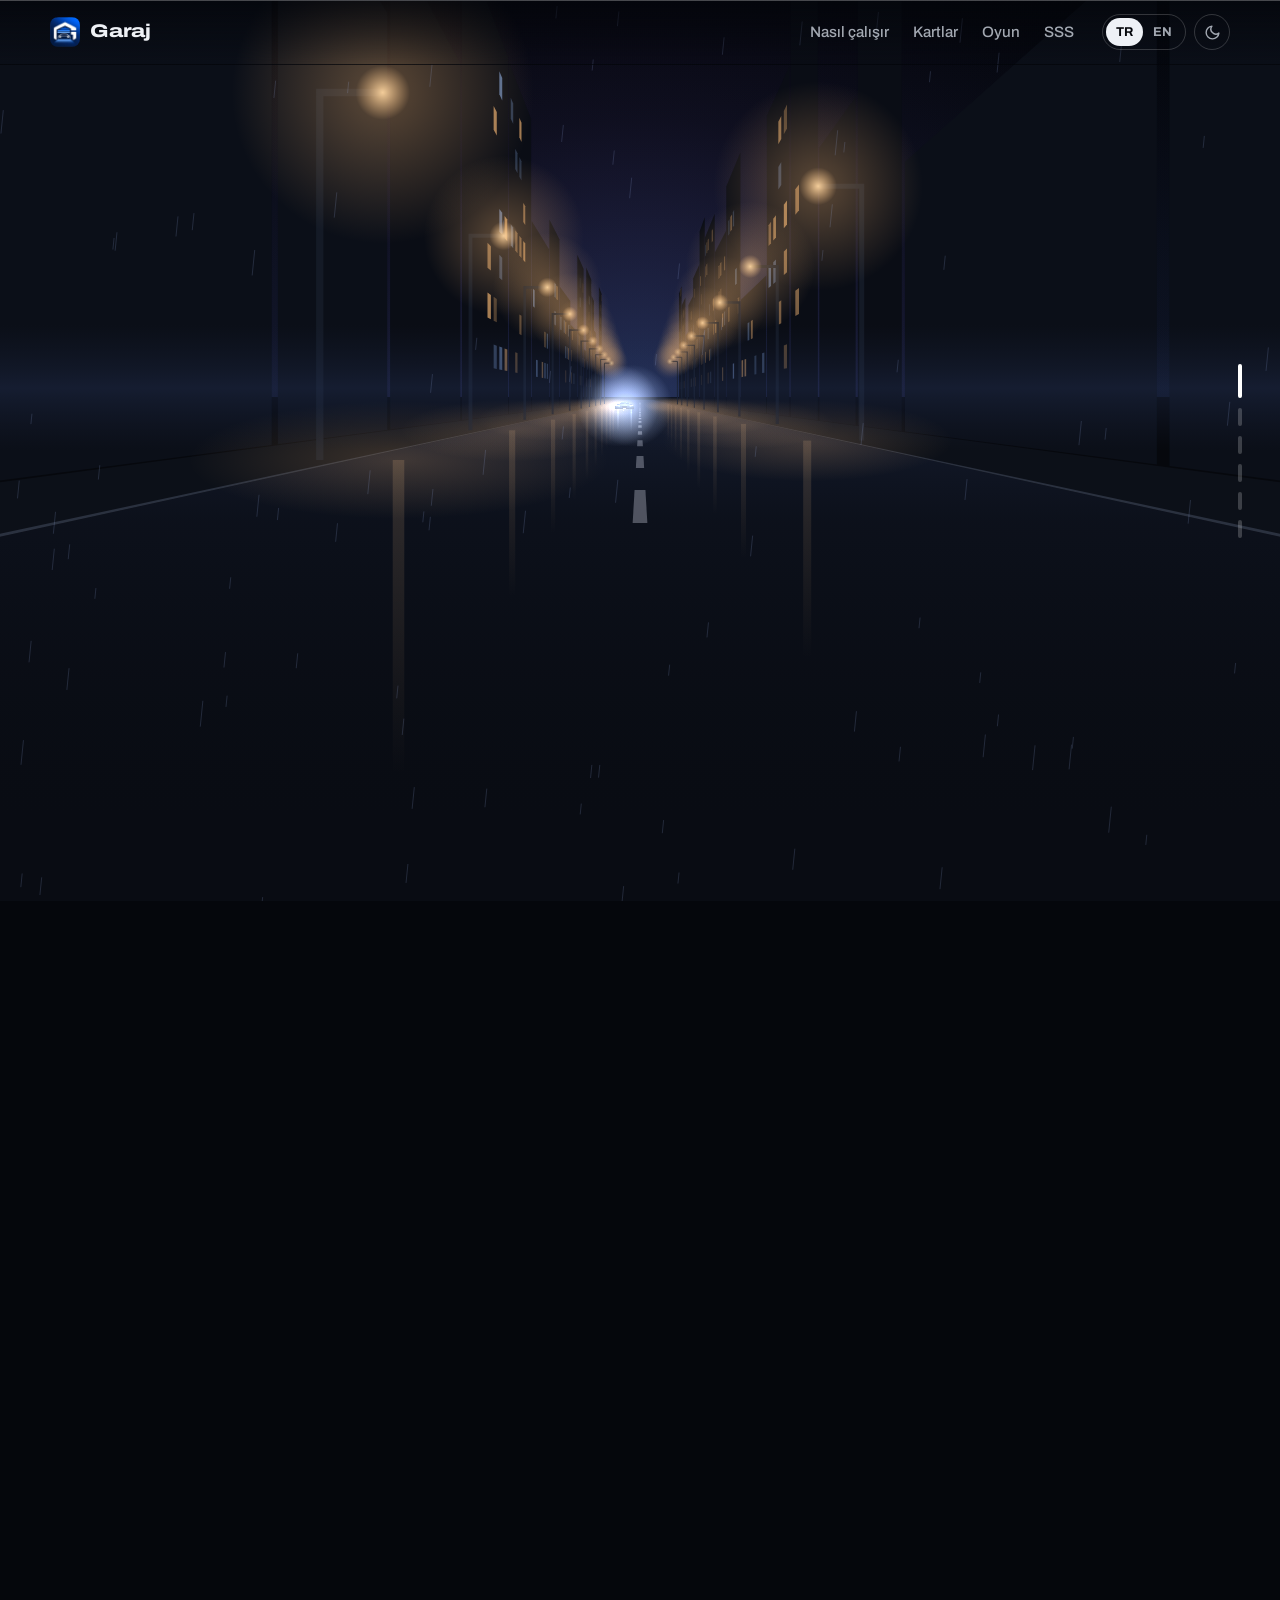
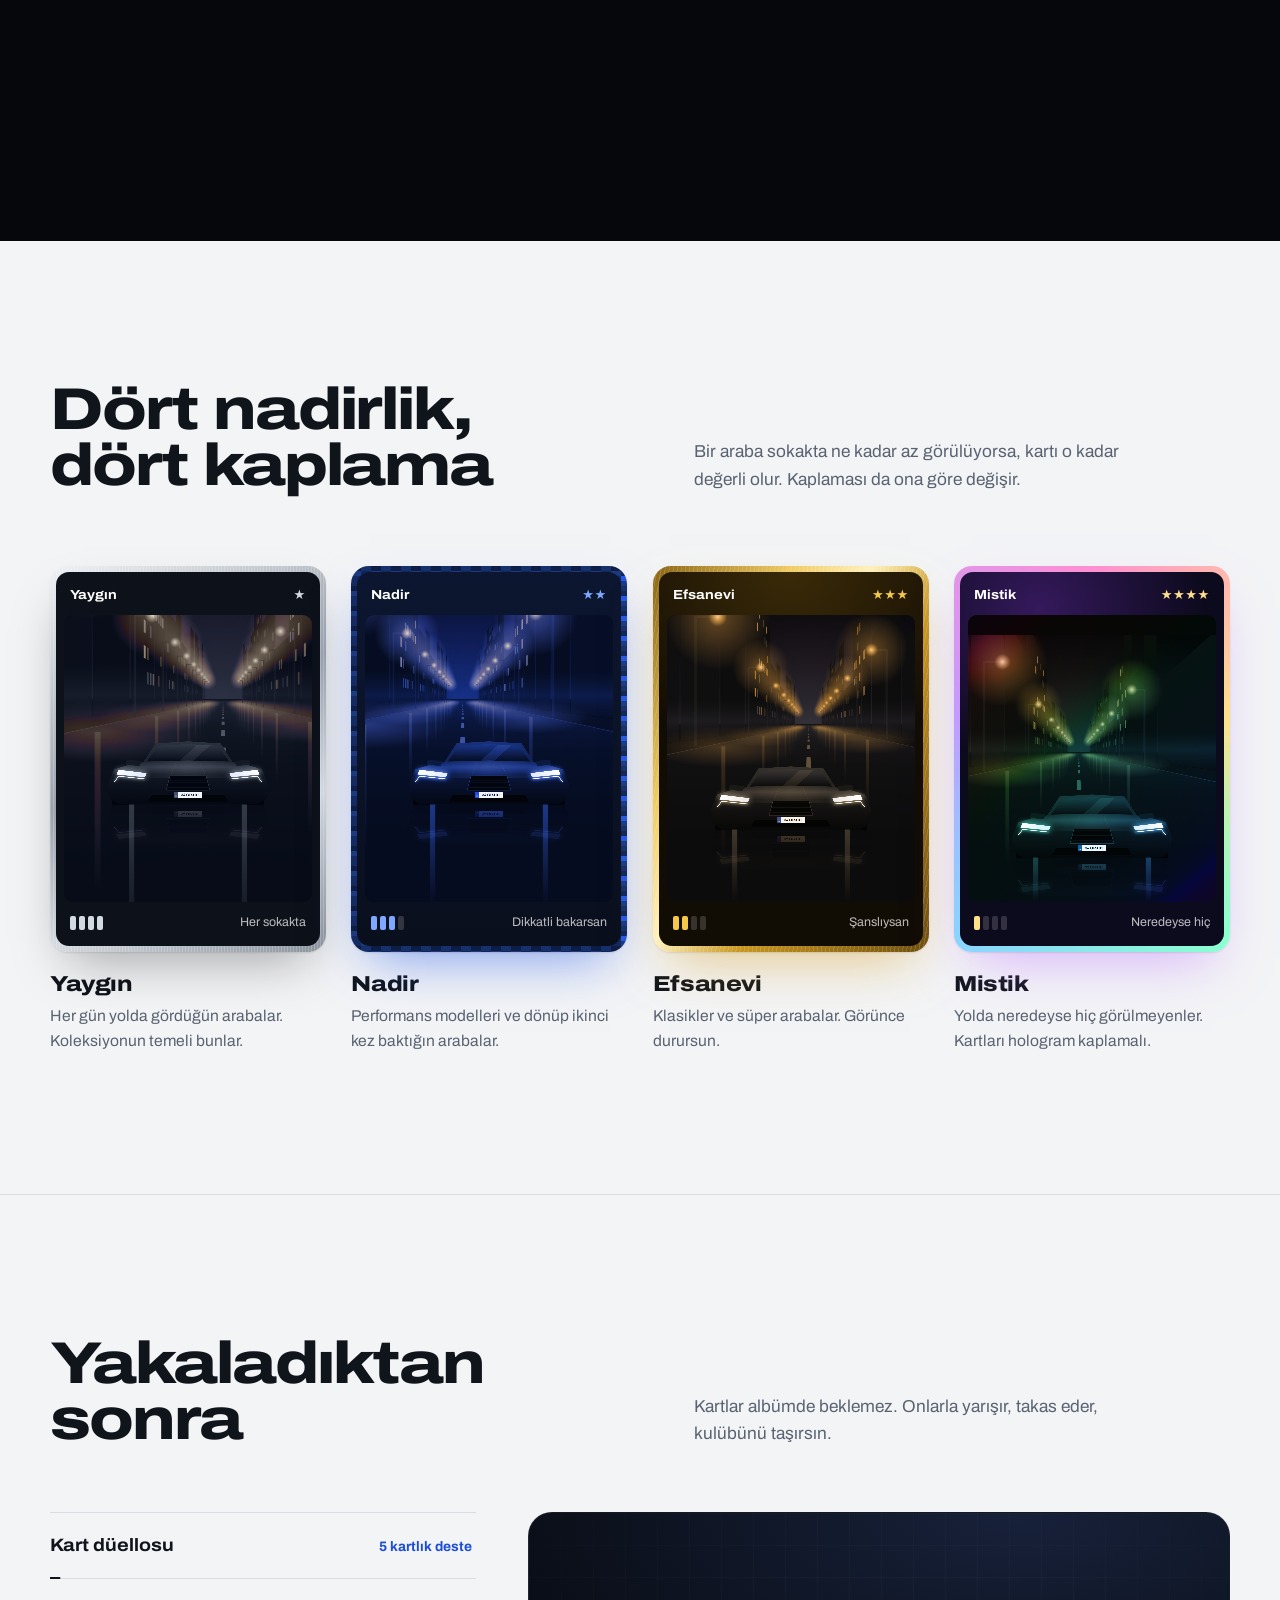
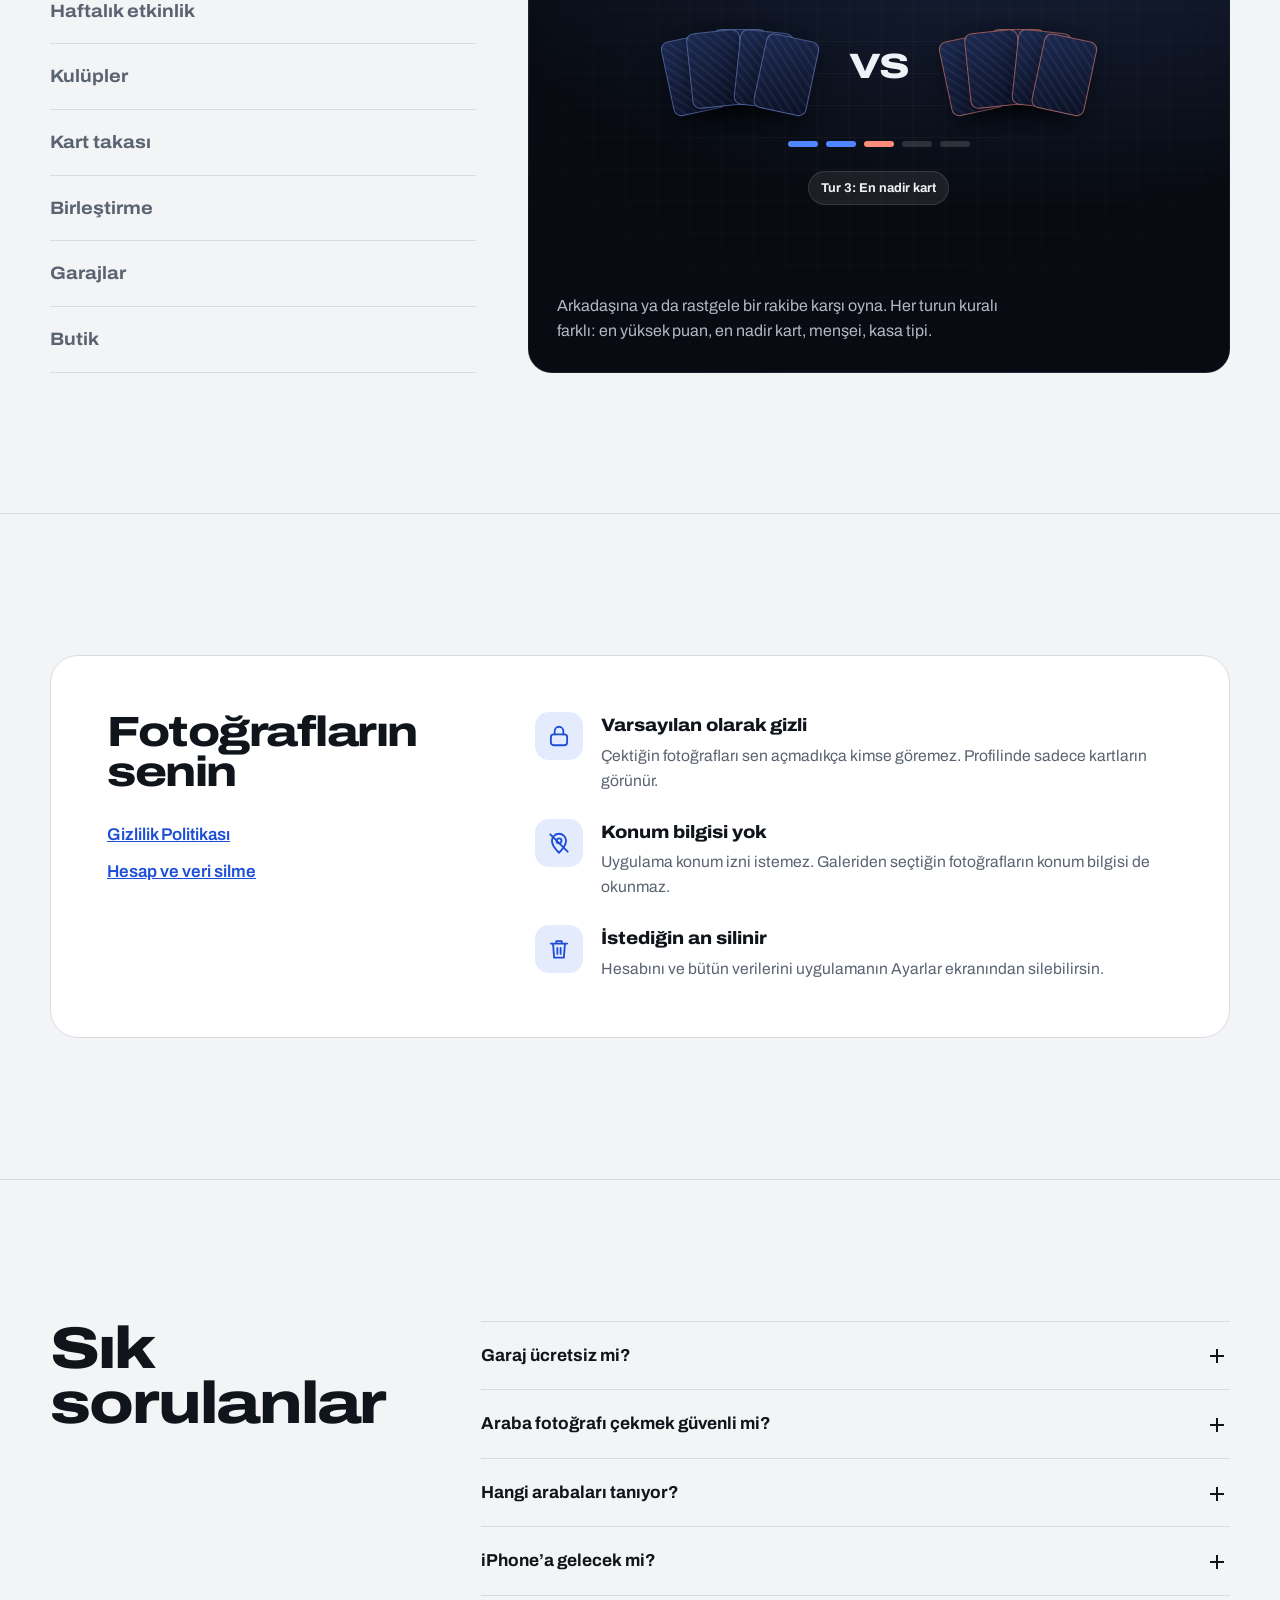
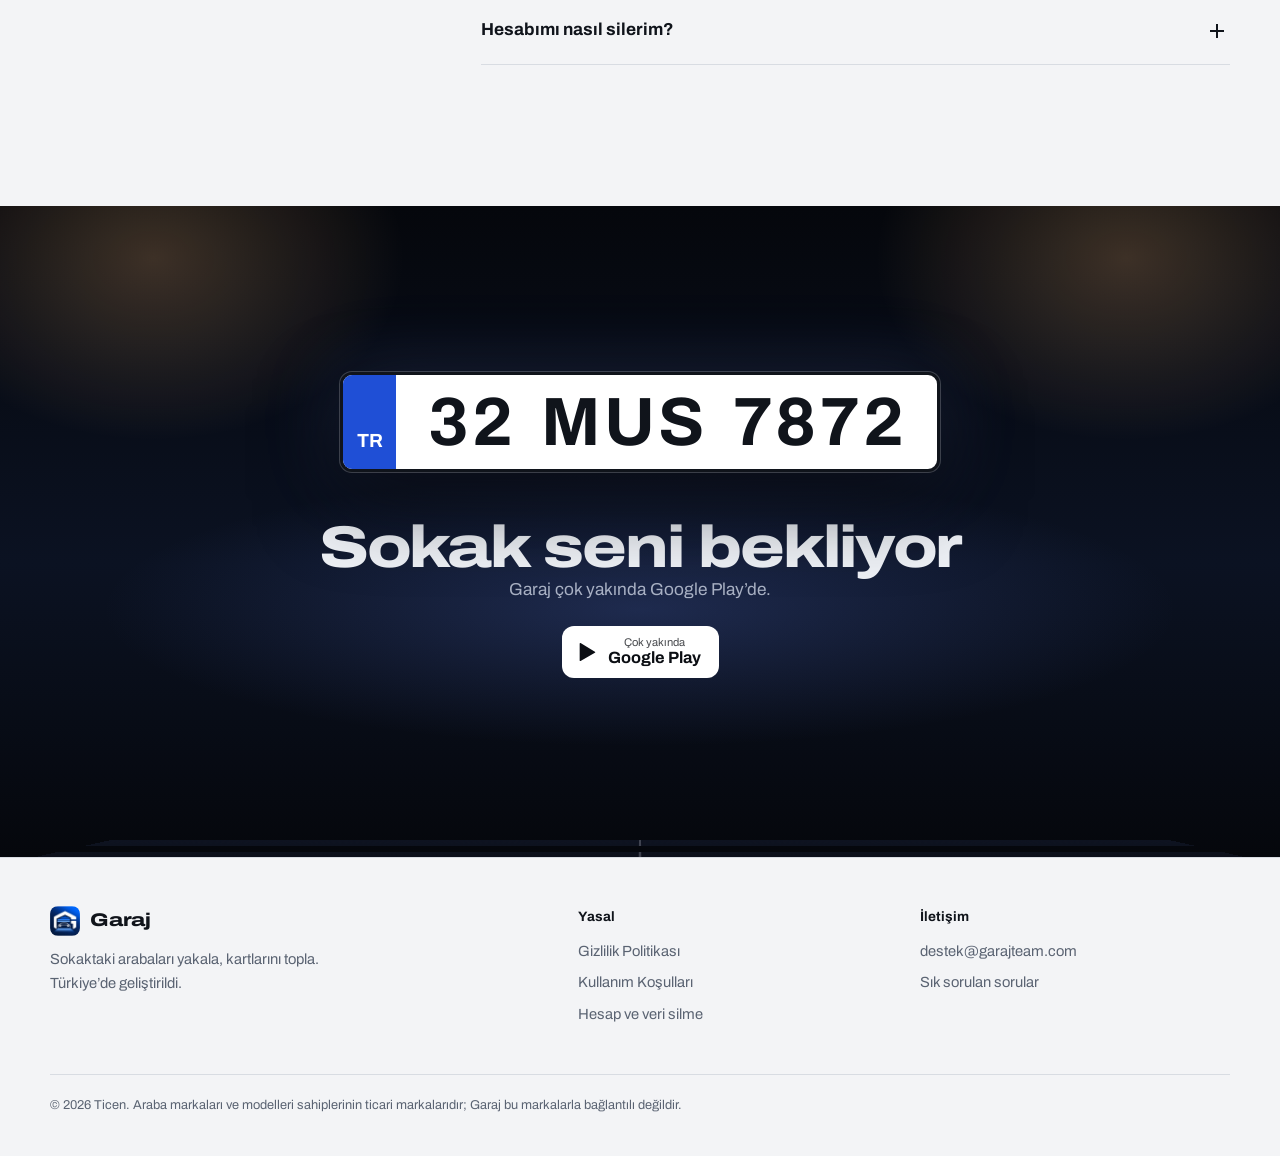
==== commit fefdc505: "Add files via upload" ====
--- a/index.html
+++ b/index.html
@@ -25,7 +25,7 @@
   <div class="kap">
     <a class="marka" href="index.html"><img src="img/logo.webp" alt="" width="30" height="30">Garaj</a>
     <nav class="menu" aria-label="Ana menü">
-      <a href="index.html#nasil"><span data-l="tr">Nasıl çalışır</span><span data-l="en">How it works</span></a>
+      <a href="index.html#film"><span data-l="tr">Nasıl çalışır</span><span data-l="en">How it works</span></a>
       <a href="index.html#kartlar"><span data-l="tr">Kartlar</span><span data-l="en">Cards</span></a>
       <a href="index.html#oyun"><span data-l="tr">Oyun</span><span data-l="en">Game</span></a>
       <a href="index.html#sss"><span data-l="tr">SSS</span><span data-l="en">FAQ</span></a>
@@ -43,167 +43,220 @@
   </div>
 </header>
 <main id="icerik">
-<section class="giris" aria-labelledby="giris-baslik">
-  <div class="kap">
-    <h1 class="dev" id="giris-baslik">
-      <span data-l="tr">Sokaktaki her araba bir kart.</span>
-      <span data-l="en">Every car on the street is a card.</span>
-    </h1>
-    <div class="giris-yan">
-      <p>
-        <span data-l="tr">Garaj’da gördüğün gerçek arabaları fotoğrafla yakalarsın, her biri koleksiyonuna kart olarak girer. Nadir modelleri ara, arkadaşlarınla düello yap, haftalık sıralamada yüksel.</span>
-        <span data-l="en">In Garaj you catch real cars by photographing them, and each one joins your collection as a card. Hunt for rare models, duel your friends and climb the weekly leaderboard.</span>
-      </p>
-      <div class="magazalar">
-        <a class="magaza" data-play href="#" rel="noopener">
-          <svg viewBox="0 0 24 24" aria-hidden="true"><path fill="currentColor" d="M4 2.8v18.4c0 .5.5.8 1 .6l15.6-8.9c.5-.3.5-1 0-1.3L5 2.2c-.5-.2-1 .1-1 .6z"/></svg>
-          <span><small data-yakinda><span data-l="tr">Çok yakında</span><span data-l="en">Coming soon</span></small><small data-simdi><span data-l="tr">Hemen indir</span><span data-l="en">Get it on</span></small><b>Google Play</b></span>
-        </a>
-        <span class="magaza ikincil" aria-disabled="true">
-          <svg viewBox="0 0 24 24" aria-hidden="true" fill="none" stroke="currentColor" stroke-width="1.8"><rect x="6" y="2.5" width="12" height="19" rx="2.5"/><path d="M10.5 18.5h3"/></svg>
-          <span><small><span data-l="tr">Daha sonra</span><span data-l="en">Later</span></small><b>App Store</b></span>
-        </span>
-      </div>
-      <p class="not-kucuk"><span data-l="tr">Ücretsiz. İsteğe bağlı uygulama içi satın almalar içerir.</span><span data-l="en">Free to play. Contains optional in-app purchases.</span></p>
-    </div>
-  </div>
-</section>
-
-<div class="yol-sahne" role="img" aria-label="Yukarıdan görünen bir caddede akan arabalar. Bir arabaya tıklayınca yakalanır ve kartı aşağıda belirir." data-aria-en="Cars driving down a street seen from above. Click a car to catch it and its card appears below.">
-  <canvas></canvas>
-  <div class="yol-ust" aria-hidden="true">
-    <div class="kap">
-      <span class="ipucu"><span class="fare"><span data-l="tr">Bir arabaya nişan al, tıkla.</span><span data-l="en">Aim at a car and click.</span></span><span class="dokun"><span data-l="tr">Bir arabaya dokun.</span><span data-l="en">Tap a car.</span></span></span>
-      <span class="sayac"><span data-l="tr">Yakalanan</span><span data-l="en">Caught</span> <b data-sayac>0</b></span>
-    </div>
-  </div>
-  <div class="vizor" aria-hidden="true"><span class="flas"></span><i></i><i></i><i></i><i></i><b></b></div>
-</div>
-
-<section class="tepsi" aria-label="Yakaladıkların">
-  <div class="kap">
-    <p class="tepsi-baslik"><strong><span data-l="tr">Yakaladıkların</span><span data-l="en">Your catches</span></strong><span data-l="tr">Ne çıkacağını yakalayınca görürsün.</span><span data-l="en">You only find out what it is once you catch it.</span></p>
-    <ul class="tepsi-liste" aria-live="polite"><li class="tepsi-bos"><span data-l="tr">Henüz bir şey yakalamadın.</span><span data-l="en">Nothing caught yet.</span></li></ul>
-  </div>
-</section>
-
-<section class="bolum" id="nasil" aria-labelledby="nasil-baslik">
-  <div class="kap">
-    <h2 class="baslik" id="nasil-baslik"><span data-l="tr">Uygulamada da aynısı, gerçek arabalarla</span><span data-l="en">Same idea in the app, with real cars</span></h2>
-    <p class="alt-baslik"><span data-l="tr">Gözüne takılan arabaya kamerayı çevirmen yeter. Gerisini Garaj halleder.</span><span data-l="en">Point the camera at a car that catches your eye. Garaj does the rest.</span></p>
-    <ol class="rota">
-      <li>
-        <span class="durak" aria-hidden="true">1</span>
-        <h3><span data-l="tr">Fotoğrafını çek</span><span data-l="en">Take the photo</span></h3>
-        <p><span data-l="tr">Park halindeki ya da yoldan geçen arabayı uygulamanın kamerasıyla çek. Gece çekimi ve hareket halindeki araba ek puan getirir.</span><span data-l="en">Shoot a parked or passing car with the in-app camera. Night shots and moving cars earn bonus points.</span></p>
-      </li>
-      <li>
-        <span class="durak" aria-hidden="true">2</span>
-        <h3><span data-l="tr">Marka ve model tanınır</span><span data-l="en">Make and model are recognised</span></h3>
-        <p><span data-l="tr">Yapay zekâ fotoğrafa bakar; markayı, modeli ve nadirliği birkaç saniyede bulur.</span><span data-l="en">An AI model looks at the photo and works out the make, model and rarity in a few seconds.</span></p>
-      </li>
-      <li>
-        <span class="durak" aria-hidden="true">3</span>
-        <h3><span data-l="tr">Kart koleksiyonuna girer</span><span data-l="en">The card joins your collection</span></h3>
-        <p><span data-l="tr">Her araba kendi puanıyla bir kart olur. Bir markanın bütün modellerini topladığında rozet kazanırsın.</span><span data-l="en">Each car becomes a card with its own score. Complete a brand’s line-up to earn a badge.</span></p>
-      </li>
-    </ol>
-  </div>
-</section>
-
-<section class="bolum" id="kartlar" aria-labelledby="kart-baslik">
-  <div class="kap">
-    <h2 class="baslik" id="kart-baslik"><span data-l="tr">Dört nadirlik, dört malzeme</span><span data-l="en">Four rarities, four finishes</span></h2>
-    <p class="alt-baslik"><span data-l="tr">Bir araba sokakta ne kadar az görülüyorsa, kartı o kadar değerli olur.</span><span data-l="en">The rarer a car is on the road, the more its card is worth.</span></p>
-    <div class="malzemeler">
-      <figure class="malzeme">
-        <div class="panel p0"><span class="yildiz" aria-hidden="true">★</span><span class="ad"><span data-l="tr">Yaygın</span><span data-l="en">Common</span></span></div>
-        <figcaption><span data-l="tr">Her gün yolda gördüklerin. Koleksiyonun temeli bunlar.</span><span data-l="en">The cars you pass every day. Every collection starts here.</span></figcaption>
-      </figure>
-      <figure class="malzeme">
-        <div class="panel p1"><span class="yildiz" aria-hidden="true">★★</span><span class="ad"><span data-l="tr">Nadir</span><span data-l="en">Rare</span></span></div>
-        <figcaption><span data-l="tr">Performans modelleri ve dönüp ikinci kez baktığın arabalar.</span><span data-l="en">Performance models and cars you turn to look at twice.</span></figcaption>
-      </figure>
-      <figure class="malzeme">
-        <div class="panel p2"><span class="yildiz" aria-hidden="true">★★★</span><span class="ad"><span data-l="tr">Efsanevi</span><span data-l="en">Legendary</span></span></div>
-        <figcaption><span data-l="tr">Klasikler ve süper arabalar. Görünce durursun.</span><span data-l="en">Classics and supercars. The ones that stop you in your tracks.</span></figcaption>
-      </figure>
-      <figure class="malzeme">
-        <div class="panel p3"><span class="yildiz" aria-hidden="true">★★★★</span><span class="ad"><span data-l="tr">Mistik</span><span data-l="en">Mythic</span></span></div>
-        <figcaption><span data-l="tr">Yolda neredeyse hiç görülmeyenler. Kartları hologram kaplamalı.</span><span data-l="en">Almost never seen on the road. Their cards come in holographic foil.</span></figcaption>
-      </figure>
-    </div>
-  </div>
-</section>
-
-<section class="bolum teknik" id="oyun" aria-labelledby="oyun-baslik">
-  <div class="kap">
-    <div class="sol">
+<section class="film" id="film" aria-labelledby="film-baslik">
+  <div class="film-sahne">
+    <canvas class="sokak" aria-hidden="true"></canvas>
+    <div class="karartma" aria-hidden="true"></div>
+
+    <div class="vizor" aria-hidden="true"><i></i><i></i><i></i><i></i><b></b></div>
+    <div class="tarama" aria-hidden="true"></div>
+    <div class="bilgi" aria-hidden="true"><small><span data-l="tr">Kasa</span><span data-l="en">Body</span></small><b>Coupe</b></div>
+    <div class="bilgi" aria-hidden="true"><small><span data-l="tr">Menşei</span><span data-l="en">Origin</span></small><b><span data-l="tr">Almanya</span><span data-l="en">Germany</span></b></div>
+    <div class="bilgi" aria-hidden="true"><small><span data-l="tr">Çekim</span><span data-l="en">Shot</span></small><b><span data-l="tr">Gece, bonus puan</span><span data-l="en">Night, bonus points</span></b></div>
+    <div class="film-flas" aria-hidden="true"></div>
+
+    <div class="deste" aria-hidden="true"><i></i><i></i><i></i><i></i></div>
+
+    <div class="film-kart" aria-hidden="true">
+      <div class="kart-don">
+        <div class="kart-on">
+          <div class="kart-ust"><span class="kart-nadir"><span data-l="tr">Efsanevi</span><span data-l="en">Legendary</span></span><span class="kart-yildiz">★★★</span></div>
+          <canvas></canvas>
+          <div class="kart-alt">
+            <span class="kart-ad">Coupe</span>
+            <span class="kart-puan"><s>TR</s><b data-puan>0</b></span>
+          </div>
+        </div>
+        <div class="kart-arka"><img src="img/logo.webp" alt="" width="64" height="64"></div>
+      </div>
+    </div>
+
+    <div class="altyazilar">
+      <div class="altyazi giris-yazi">
+        <h1 class="dev" id="film-baslik"><span data-l="tr">Sokaktaki her araba bir kart.</span><span data-l="en">Every car on the street is a card.</span></h1>
+        <p><span data-l="tr">Garaj’da gördüğün gerçek arabaları fotoğrafla yakalarsın, her biri koleksiyonuna kart olarak girer.</span><span data-l="en">In Garaj you catch real cars with your camera, and each one joins your collection as a card.</span></p>
+      </div>
+      <div class="altyazi">
+        <h2><span data-l="tr">Gözüne takılan arabaya kamerayı çevir.</span><span data-l="en">Point your camera at a car that catches your eye.</span></h2>
+        <p><span data-l="tr">Park halinde ya da yolda, fark etmez. Gece çekimi ek puan getirir.</span><span data-l="en">Parked or on the move, it doesn’t matter. Night shots earn bonus points.</span></p>
+      </div>
+      <div class="altyazi">
+        <h2><span data-l="tr">Birkaç saniyede tanınır.</span><span data-l="en">Recognised in seconds.</span></h2>
+        <p><span data-l="tr">Yapay zekâ markayı, modeli, kasa tipini, menşeini ve nadirliğini bulur.</span><span data-l="en">An AI model works out the make, model, body type, origin and rarity.</span></p>
+      </div>
+      <div class="altyazi">
+        <h2><span data-l="tr">Fotoğrafın sana ait bir karta dönüşür.</span><span data-l="en">Your photo becomes a card that’s yours.</span></h2>
+        <p><span data-l="tr">Her kartın kendi numarası ve puanı var.</span><span data-l="en">Every card has its own number and score.</span></p>
+      </div>
+      <div class="altyazi">
+        <h2><span data-l="tr">Ne kadar nadirse, o kadar değerli.</span><span data-l="en">The rarer the car, the more it’s worth.</span></h2>
+        <p><span data-l="tr">Yaygın, Nadir, Efsanevi ve Mistik. Ne çıkacağını yakalayınca görürsün.</span><span data-l="en">Common, Rare, Legendary and Mythic. You only find out once you’ve caught it.</span></p>
+      </div>
+      <div class="altyazi cagri">
+        <h2><span data-l="tr">İlk kartın bir sokak ötede.</span><span data-l="en">Your first card is one street away.</span></h2>
+        <div class="magazalar">
+          <a class="magaza" data-play href="#" rel="noopener">
+            <svg viewBox="0 0 24 24" aria-hidden="true"><path fill="currentColor" d="M4 2.8v18.4c0 .5.5.8 1 .6l15.6-8.9c.5-.3.5-1 0-1.3L5 2.2c-.5-.2-1 .1-1 .6z"/></svg>
+            <span><small data-yakinda><span data-l="tr">Çok yakında</span><span data-l="en">Coming soon</span></small><small data-simdi><span data-l="tr">Hemen indir</span><span data-l="en">Get it on</span></small><b>Google Play</b></span>
+          </a>
+        </div>
+        <p class="not-kucuk"><span data-l="tr">Ücretsiz. İsteğe bağlı uygulama içi satın almalar içerir.</span><span data-l="en">Free to play. Contains optional in-app purchases.</span></p>
+      </div>
+    </div>
+
+    <div class="ray" aria-hidden="true"><i></i><i></i><i></i><i></i><i></i><i></i></div>
+    <div class="kaydir-ipucu" aria-hidden="true"><span data-l="tr">Kaydır</span><span data-l="en">Scroll</span><em></em></div>
+  </div>
+</section>
+
+<section class="bolum nadirlik" id="kartlar" aria-labelledby="kart-baslik">
+  <div class="kap">
+    <div class="bolum-ust">
+      <h2 class="baslik" id="kart-baslik"><span data-l="tr">Dört nadirlik, dört kaplama</span><span data-l="en">Four rarities, four finishes</span></h2>
+      <p class="alt-baslik"><span data-l="tr">Bir araba sokakta ne kadar az görülüyorsa, kartı o kadar değerli olur. Kaplaması da ona göre değişir.</span><span data-l="en">The rarer a car is on the road, the more its card is worth, and the finish changes with it.</span></p>
+    </div>
+  </div>
+  <div class="raf" tabindex="0" aria-label="Nadirlikler">
+      <article class="nk n0">
+        <div class="nk-kart" aria-hidden="true">
+          <div class="nk-ic">
+            <div class="nk-ust"><b><span data-l="tr">Yaygın</span><span data-l="en">Common</span></b><i>★</i></div>
+            <canvas class="mini-foto" data-ton="0"></canvas>
+            <div class="nk-alt"><span class="nk-sik"><i class="dolu"></i><i class="dolu"></i><i class="dolu"></i><i class="dolu"></i></span><em><span data-l="tr">Her sokakta</span><span data-l="en">On every street</span></em></div>
+          </div>
+        </div>
+        <h3><span data-l="tr">Yaygın</span><span data-l="en">Common</span></h3>
+        <p><span data-l="tr">Her gün yolda gördüğün arabalar. Koleksiyonun temeli bunlar.</span><span data-l="en">The cars you pass every day. Every collection starts here.</span></p>
+      </article>
+      <article class="nk n1">
+        <div class="nk-kart" aria-hidden="true">
+          <div class="nk-ic">
+            <div class="nk-ust"><b><span data-l="tr">Nadir</span><span data-l="en">Rare</span></b><i>★★</i></div>
+            <canvas class="mini-foto" data-ton="1"></canvas>
+            <div class="nk-alt"><span class="nk-sik"><i class="dolu"></i><i class="dolu"></i><i class="dolu"></i><i></i></span><em><span data-l="tr">Dikkatli bakarsan</span><span data-l="en">If you look closely</span></em></div>
+          </div>
+        </div>
+        <h3><span data-l="tr">Nadir</span><span data-l="en">Rare</span></h3>
+        <p><span data-l="tr">Performans modelleri ve dönüp ikinci kez baktığın arabalar.</span><span data-l="en">Performance models and cars you turn to look at twice.</span></p>
+      </article>
+      <article class="nk n2">
+        <div class="nk-kart" aria-hidden="true">
+          <div class="nk-ic">
+            <div class="nk-ust"><b><span data-l="tr">Efsanevi</span><span data-l="en">Legendary</span></b><i>★★★</i></div>
+            <canvas class="mini-foto" data-ton="2"></canvas>
+            <div class="nk-alt"><span class="nk-sik"><i class="dolu"></i><i class="dolu"></i><i></i><i></i></span><em><span data-l="tr">Şanslıysan</span><span data-l="en">If you’re lucky</span></em></div>
+          </div>
+        </div>
+        <h3><span data-l="tr">Efsanevi</span><span data-l="en">Legendary</span></h3>
+        <p><span data-l="tr">Klasikler ve süper arabalar. Görünce durursun.</span><span data-l="en">Classics and supercars. The ones that stop you in your tracks.</span></p>
+      </article>
+      <article class="nk n3">
+        <div class="nk-kart" aria-hidden="true">
+          <div class="nk-ic">
+            <div class="nk-ust"><b><span data-l="tr">Mistik</span><span data-l="en">Mythic</span></b><i>★★★★</i></div>
+            <canvas class="mini-foto" data-ton="3"></canvas>
+            <div class="nk-alt"><span class="nk-sik"><i class="dolu"></i><i></i><i></i><i></i></span><em><span data-l="tr">Neredeyse hiç</span><span data-l="en">Almost never</span></em></div>
+          </div>
+        </div>
+        <h3><span data-l="tr">Mistik</span><span data-l="en">Mythic</span></h3>
+        <p><span data-l="tr">Yolda neredeyse hiç görülmeyenler. Kartları hologram kaplamalı.</span><span data-l="en">Almost never seen on the road. Their cards come in holographic foil.</span></p>
+      </article>
+  </div>
+</section>
+
+<section class="bolum oyun" id="oyun" aria-labelledby="oyun-baslik">
+  <div class="kap">
+    <div class="bolum-ust">
       <h2 class="baslik" id="oyun-baslik"><span data-l="tr">Yakaladıktan sonra</span><span data-l="en">After the catch</span></h2>
       <p class="alt-baslik"><span data-l="tr">Kartlar albümde beklemez. Onlarla yarışır, takas eder, kulübünü taşırsın.</span><span data-l="en">Cards don’t just sit in an album. You race them, trade them and carry your club with them.</span></p>
     </div>
-    <dl class="ozellik-listesi">
-      <div>
-        <dt><span data-l="tr">Kart düellosu</span><span data-l="en">Card duels</span></dt>
-        <dd class="deger"><span data-l="tr">5 kartlık deste</span><span data-l="en">5-card deck</span></dd>
-        <dd><span data-l="tr">Arkadaşına ya da rastgele bir rakibe karşı oyna. Her turun kuralı farklı: en yüksek puan, en nadir kart, menşei, kasa tipi.</span><span data-l="en">Play a friend or a random rival. Every round has its own rule: highest score, rarest card, country of origin, body type.</span></dd>
-      </div>
-      <div>
-        <dt><span data-l="tr">Haftalık etkinlik</span><span data-l="en">Weekly event</span></dt>
-        <dd class="deger"><span data-l="tr">Her hafta yeni tema</span><span data-l="en">New theme weekly</span></dd>
-        <dd><span data-l="tr">Japon haftası, SUV haftası… Temaya uyan arabaları yakala, ilk sıralara gir.</span><span data-l="en">Japanese week, SUV week… Catch cars that fit the theme and finish near the top.</span></dd>
-      </div>
-      <div>
-        <dt><span data-l="tr">Kulüpler</span><span data-l="en">Clubs</span></dt>
-        <dd class="deger"><span data-l="tr">30 üyeye kadar</span><span data-l="en">Up to 30 members</span></dd>
-        <dd><span data-l="tr">Üyelerin topladığı puanlar kulübe yazılır. Haftanın en iyi kulüpleri ödül alır.</span><span data-l="en">Members’ points count for the club, and the week’s best clubs earn rewards.</span></dd>
-      </div>
-      <div>
-        <dt><span data-l="tr">Kart takası</span><span data-l="en">Card trading</span></dt>
-        <dd class="deger"><span data-l="tr">Aynı nadirlikte</span><span data-l="en">Same rarity</span></dd>
-        <dd><span data-l="tr">Fazla kartını, arkadaşının sende olmayan bir kartıyla değiş.</span><span data-l="en">Swap a spare card for one of a friend’s cards that you’re missing.</span></dd>
-      </div>
-      <div>
-        <dt><span data-l="tr">Birleştirme</span><span data-l="en">Merging</span></dt>
-        <dd class="deger"><span data-l="tr">10 kart, 1 üst seviye</span><span data-l="en">10 cards into 1</span></dd>
-        <dd><span data-l="tr">Aynı nadirlikteki on kartı birleştir, bir üst nadirlikten yeni bir kart al.</span><span data-l="en">Merge ten cards of one rarity into a new card of the next rarity up.</span></dd>
-      </div>
-      <div>
-        <dt><span data-l="tr">Garajlar</span><span data-l="en">Garages</span></dt>
-        <dd class="deger"><span data-l="tr">Stickerla açılır</span><span data-l="en">Opened with stickers</span></dd>
-        <dd><span data-l="tr">Görevlerden kazandığın stickerlarla garaj aç, içinden çıkan kartı koleksiyonuna ekle.</span><span data-l="en">Use stickers earned from missions to open garages and add the card inside to your collection.</span></dd>
-      </div>
-      <div>
-        <dt><span data-l="tr">Butik</span><span data-l="en">Boutique</span></dt>
-        <dd class="deger"><span data-l="tr">Kendi plakan</span><span data-l="en">Your own plate</span></dd>
-        <dd><span data-l="tr">Hareketli avatar çerçeveleri, profil temaları ve üstüne istediğin yazıyı yazdığın isim plakaları.</span><span data-l="en">Animated avatar frames, profile themes and name plates with your own text.</span></dd>
-      </div>
-    </dl>
+    <div class="modlar">
+      <div class="mod-sekmeler" role="tablist" aria-label="Oyun modları">
+        <button class="mod-sekme" role="tab" id="sek-duello" aria-controls="mod-duello" aria-selected="true" tabindex="0" data-mod="duello">
+          <span class="mod-ad"><span data-l="tr">Kart düellosu</span><span data-l="en">Card duels</span></span>
+          <span class="mod-deger"><span data-l="tr">5 kartlık deste</span><span data-l="en">5-card deck</span></span>
+          <span class="mod-sure" aria-hidden="true"></span>
+        </button>
+        <button class="mod-sekme" role="tab" id="sek-etkinlik" aria-controls="mod-etkinlik" aria-selected="false" tabindex="-1" data-mod="etkinlik">
+          <span class="mod-ad"><span data-l="tr">Haftalık etkinlik</span><span data-l="en">Weekly event</span></span>
+          <span class="mod-deger"><span data-l="tr">Her hafta yeni tema</span><span data-l="en">New theme weekly</span></span>
+          <span class="mod-sure" aria-hidden="true"></span>
+        </button>
+        <button class="mod-sekme" role="tab" id="sek-kulup" aria-controls="mod-kulup" aria-selected="false" tabindex="-1" data-mod="kulup">
+          <span class="mod-ad"><span data-l="tr">Kulüpler</span><span data-l="en">Clubs</span></span>
+          <span class="mod-deger"><span data-l="tr">30 üyeye kadar</span><span data-l="en">Up to 30 members</span></span>
+          <span class="mod-sure" aria-hidden="true"></span>
+        </button>
+        <button class="mod-sekme" role="tab" id="sek-takas" aria-controls="mod-takas" aria-selected="false" tabindex="-1" data-mod="takas">
+          <span class="mod-ad"><span data-l="tr">Kart takası</span><span data-l="en">Card trading</span></span>
+          <span class="mod-deger"><span data-l="tr">Aynı nadirlikte</span><span data-l="en">Same rarity</span></span>
+          <span class="mod-sure" aria-hidden="true"></span>
+        </button>
+        <button class="mod-sekme" role="tab" id="sek-birlestir" aria-controls="mod-birlestir" aria-selected="false" tabindex="-1" data-mod="birlestir">
+          <span class="mod-ad"><span data-l="tr">Birleştirme</span><span data-l="en">Merging</span></span>
+          <span class="mod-deger"><span data-l="tr">10 kart, 1 üst seviye</span><span data-l="en">10 cards into 1</span></span>
+          <span class="mod-sure" aria-hidden="true"></span>
+        </button>
+        <button class="mod-sekme" role="tab" id="sek-garaj" aria-controls="mod-garaj" aria-selected="false" tabindex="-1" data-mod="garaj">
+          <span class="mod-ad"><span data-l="tr">Garajlar</span><span data-l="en">Garages</span></span>
+          <span class="mod-deger"><span data-l="tr">Stickerla açılır</span><span data-l="en">Opened with stickers</span></span>
+          <span class="mod-sure" aria-hidden="true"></span>
+        </button>
+        <button class="mod-sekme" role="tab" id="sek-butik" aria-controls="mod-butik" aria-selected="false" tabindex="-1" data-mod="butik">
+          <span class="mod-ad"><span data-l="tr">Butik</span><span data-l="en">Boutique</span></span>
+          <span class="mod-deger"><span data-l="tr">Kendi plakan</span><span data-l="en">Your own plate</span></span>
+          <span class="mod-sure" aria-hidden="true"></span>
+        </button>
+      </div>
+      <div class="mod-sahne">
+        <div class="mod-panel" role="tabpanel" id="mod-duello" aria-labelledby="sek-duello">
+          <div class="mod-gorsel" aria-hidden="true"><div class="g-duello"><div class="el sol"><i class="mk"></i><i class="mk"></i><i class="mk"></i><i class="mk"></i><i class="mk"></i></div><b class="vs">VS</b><div class="el sag"><i class="mk"></i><i class="mk"></i><i class="mk"></i><i class="mk"></i><i class="mk"></i></div><div class="turlar"><i class="k"></i><i class="k"></i><i class="r"></i><i></i><i></i></div><span class="cip"><span data-l="tr">Tur 3: En nadir kart</span><span data-l="en">Round 3: Rarest card</span></span></div></div>
+          <p><span data-l="tr">Arkadaşına ya da rastgele bir rakibe karşı oyna. Her turun kuralı farklı: en yüksek puan, en nadir kart, menşei, kasa tipi.</span><span data-l="en">Play a friend or a random rival. Every round has its own rule: highest score, rarest card, country of origin, body type.</span></p>
+        </div>
+        <div class="mod-panel" role="tabpanel" id="mod-etkinlik" aria-labelledby="sek-etkinlik" hidden>
+          <div class="mod-gorsel" aria-hidden="true"><div class="g-etkinlik"><span class="cip"><span data-l="tr">Bu hafta</span><span data-l="en">This week</span></span><strong><span data-l="tr">SUV Haftası</span><span data-l="en">SUV Week</span></strong><div class="gunler"><i class="gecti"><span data-l="tr">Pzt</span><span data-l="en">Mon</span></i><i class="gecti"><span data-l="tr">Sal</span><span data-l="en">Tue</span></i><i class="gecti"><span data-l="tr">Çar</span><span data-l="en">Wed</span></i><i class="bugun"><span data-l="tr">Per</span><span data-l="en">Thu</span></i><i class=""><span data-l="tr">Cum</span><span data-l="en">Fri</span></i><i class=""><span data-l="tr">Cmt</span><span data-l="en">Sat</span></i><i class=""><span data-l="tr">Paz</span><span data-l="en">Sun</span></i></div><div class="siralama"><span>1</span><span>2</span><span class="sen">3</span></div></div></div>
+          <p><span data-l="tr">Japon haftası, SUV haftası… Temaya uyan arabaları yakala, ilk sıralara gir.</span><span data-l="en">Japanese week, SUV week… Catch cars that fit the theme and finish near the top.</span></p>
+        </div>
+        <div class="mod-panel" role="tabpanel" id="mod-kulup" aria-labelledby="sek-kulup" hidden>
+          <div class="mod-gorsel" aria-hidden="true"><div class="g-kulup"><div class="amblem"><svg viewBox="0 0 64 72" aria-hidden="true"><path d="M32 2 60 12v22c0 18-12 30-28 36C16 64 4 52 4 34V12Z"/><path class="ic" d="M32 18l5 10 11 1.5-8 7.5 2 11-10-5.5-10 5.5 2-11-8-7.5 11-1.5Z"/></svg></div><div class="uyeler"><i></i><i></i><i></i><i></i><i></i><i></i><i></i><b>+23</b></div><div class="cubuklar"><i style="--h:38%"></i><i style="--h:52%"></i><i style="--h:47%"></i><i style="--h:70%"></i><i style="--h:64%"></i><i style="--h:88%"></i><i style="--h:76%"></i></div></div></div>
+          <p><span data-l="tr">Üyelerin topladığı puanlar kulübe yazılır. Haftanın en iyi kulüpleri ödül alır.</span><span data-l="en">Members’ points count for the club, and the week’s best clubs earn rewards.</span></p>
+        </div>
+        <div class="mod-panel" role="tabpanel" id="mod-takas" aria-labelledby="sek-takas" hidden>
+          <div class="mod-gorsel" aria-hidden="true"><div class="g-takas"><i class="mk buyuk n1"></i><svg viewBox="0 0 120 70" aria-hidden="true"><path d="M10 24h92m-12-12 12 12-12 12"/><path d="M110 50H18m12-12-12 12 12 12"/></svg><i class="mk buyuk n1 ikinci"></i><span class="cip"><span data-l="tr">Nadir ↔ Nadir</span><span data-l="en">Rare ↔ Rare</span></span></div></div>
+          <p><span data-l="tr">Fazla kartını, arkadaşının sende olmayan bir kartıyla değiş.</span><span data-l="en">Swap a spare card for one of a friend’s cards that you’re missing.</span></p>
+        </div>
+        <div class="mod-panel" role="tabpanel" id="mod-birlestir" aria-labelledby="sek-birlestir" hidden>
+          <div class="mod-gorsel" aria-hidden="true"><div class="g-birlestir"><div class="on"><i class="mk"></i><i class="mk"></i><i class="mk"></i><i class="mk"></i><i class="mk"></i><i class="mk"></i><i class="mk"></i><i class="mk"></i><i class="mk"></i><i class="mk"></i></div><svg viewBox="0 0 60 24" aria-hidden="true"><path d="M4 12h48m-10-9 10 9-10 9"/></svg><i class="mk buyuk n2"></i></div></div>
+          <p><span data-l="tr">Aynı nadirlikteki on kartı birleştir, bir üst nadirlikten yeni bir kart al.</span><span data-l="en">Merge ten cards of one rarity into a new card of the next rarity up.</span></p>
+        </div>
+        <div class="mod-panel" role="tabpanel" id="mod-garaj" aria-labelledby="sek-garaj" hidden>
+          <div class="mod-gorsel" aria-hidden="true"><div class="g-garaj"><div class="kapi"><div class="panjur"><i></i><i></i><i></i><i></i><i></i><i></i><i></i></div><i class="mk buyuk n3"></i></div><span class="cip"><span data-l="tr">Görev ödülü: sticker</span><span data-l="en">Mission reward: stickers</span></span></div></div>
+          <p><span data-l="tr">Görevlerden kazandığın stickerlarla garaj aç, içinden çıkan kartı koleksiyonuna ekle.</span><span data-l="en">Use stickers earned from missions to open garages and add the card inside to your collection.</span></p>
+        </div>
+        <div class="mod-panel" role="tabpanel" id="mod-butik" aria-labelledby="sek-butik" hidden>
+          <div class="mod-gorsel" aria-hidden="true"><div class="g-butik"><div class="avatar"><span></span></div><div class="isim-plaka"><s>TR</s>CANIM</div><div class="temalar"><i></i><i></i><i></i><i></i></div></div></div>
+          <p><span data-l="tr">Hareketli avatar çerçeveleri, profil temaları ve üstüne istediğin yazıyı yazdığın isim plakaları.</span><span data-l="en">Animated avatar frames, profile themes and name plates with your own text.</span></p>
+        </div>
+      </div>
+    </div>
   </div>
 </section>
 
 <section class="bolum guven" aria-labelledby="guven-baslik">
   <div class="kap">
-    <div>
-      <h2 class="baslik" id="guven-baslik"><span data-l="tr">Fotoğrafların senin</span><span data-l="en">Your photos are yours</span></h2>
-      <div class="guven-link">
-        <a href="gizlilik.html"><span data-l="tr">Gizlilik Politikası</span><span data-l="en">Privacy Policy</span></a>
-        <a href="hesap-silme.html"><span data-l="tr">Hesap ve veri silme</span><span data-l="en">Account &amp; data deletion</span></a>
-      </div>
-    </div>
-    <div class="guven-liste">
-      <div>
-        <h3><span data-l="tr">Varsayılan olarak gizli</span><span data-l="en">Private by default</span></h3>
-        <p><span data-l="tr">Çektiğin fotoğrafları sen açmadıkça kimse göremez. Profilinde sadece kartların görünür.</span><span data-l="en">Nobody sees the photos you take unless you choose to share them. Your profile shows only your cards.</span></p>
-      </div>
-      <div>
-        <h3><span data-l="tr">Konum bilgisi yok</span><span data-l="en">No location data</span></h3>
-        <p><span data-l="tr">Uygulama konum izni istemez. Galeriden seçtiğin fotoğrafların konum bilgisi de okunmaz.</span><span data-l="en">The app never asks for location access, and location data in photos from your gallery is never read.</span></p>
-      </div>
-      <div>
-        <h3><span data-l="tr">İstediğin an silinir</span><span data-l="en">Deleted whenever you want</span></h3>
-        <p><span data-l="tr">Hesabını ve bütün verilerini uygulamanın Ayarlar ekranından silebilirsin.</span><span data-l="en">You can delete your account and all your data from the app’s Settings screen.</span></p>
-      </div>
+    <div class="guven-kutu">
+      <div class="guven-sol">
+        <h2 class="baslik" id="guven-baslik"><span data-l="tr">Fotoğrafların senin</span><span data-l="en">Your photos are yours</span></h2>
+        <div class="guven-link">
+          <a href="gizlilik.html"><span data-l="tr">Gizlilik Politikası</span><span data-l="en">Privacy Policy</span></a>
+          <a href="hesap-silme.html"><span data-l="tr">Hesap ve veri silme</span><span data-l="en">Account &amp; data deletion</span></a>
+        </div>
+      </div>
+      <ul class="guven-liste">
+        <li><svg viewBox="0 0 24 24" aria-hidden="true"><rect x="4.5" y="10.5" width="15" height="10" rx="2.5"/><path d="M8 10.5V7.5a4 4 0 0 1 8 0v3"/></svg><div><h3><span data-l="tr">Varsayılan olarak gizli</span><span data-l="en">Private by default</span></h3><p><span data-l="tr">Çektiğin fotoğrafları sen açmadıkça kimse göremez. Profilinde sadece kartların görünür.</span><span data-l="en">Nobody sees the photos you take unless you choose to share them. Your profile shows only your cards.</span></p></div></li>
+        <li><svg viewBox="0 0 24 24" aria-hidden="true"><path d="M12 21s-6.5-6.2-6.5-11a6.5 6.5 0 0 1 13 0c0 4.8-6.5 11-6.5 11Z"/><circle cx="12" cy="10" r="2.3"/><path d="M4 4l16 16"/></svg><div><h3><span data-l="tr">Konum bilgisi yok</span><span data-l="en">No location data</span></h3><p><span data-l="tr">Uygulama konum izni istemez. Galeriden seçtiğin fotoğrafların konum bilgisi de okunmaz.</span><span data-l="en">The app never asks for location access, and location data in photos from your gallery is never read.</span></p></div></li>
+        <li><svg viewBox="0 0 24 24" aria-hidden="true"><path d="M4.5 7h15M9.5 7V4.8h5V7M6.5 7l1 13h9l1-13"/><path d="M10.5 11v5.5M13.5 11v5.5"/></svg><div><h3><span data-l="tr">İstediğin an silinir</span><span data-l="en">Deleted whenever you want</span></h3><p><span data-l="tr">Hesabını ve bütün verilerini uygulamanın Ayarlar ekranından silebilirsin.</span><span data-l="en">You can delete your account and all your data from the app’s Settings screen.</span></p></div></li>
+      </ul>
     </div>
   </div>
 </section>
@@ -236,13 +289,13 @@
   </div>
 </section>
 
-<section class="son" aria-labelledby="son-baslik">
+<section class="son gece" aria-labelledby="son-baslik">
   <div class="kap">
     <div class="plaka" aria-hidden="true">
       <div class="ulke">TR</div>
       <div class="yazi"><span class="harf">3</span><span class="harf">4</span><span class="bosluk"></span><span class="harf">G</span><span class="harf">R</span><span class="harf">J</span><span class="bosluk"></span><span class="harf">2</span><span class="harf">0</span><span class="harf">2</span><span class="harf">6</span></div>
     </div>
-    <h2 class="baslik" id="son-baslik"><span data-l="tr">İlk kartın bir sokak ötede</span><span data-l="en">Your first card is one street away</span></h2>
+    <h2 class="baslik" id="son-baslik"><span data-l="tr">Sokak seni bekliyor</span><span data-l="en">The street is waiting</span></h2>
     <p class="alt-baslik"><span data-yakinda><span data-l="tr">Garaj çok yakında Google Play’de.</span><span data-l="en">Garaj is coming to Google Play soon.</span></span><span data-simdi><span data-l="tr">Garaj şimdi Google Play’de.</span><span data-l="en">Garaj is out now on Google Play.</span></span></p>
     <div class="magazalar">
       <a class="magaza" data-play href="#" rel="noopener">
@@ -277,6 +330,6 @@
     <p class="telif">© <span data-ayar="yil">2026</span> <span data-ayar="gelistirici">Garaj</span>. <span data-l="tr">Araba markaları ve modelleri sahiplerinin ticari markalarıdır; Garaj bu markalarla bağlantılı değildir.</span><span data-l="en">Car brands and model names are trademarks of their owners; Garaj is not affiliated with them.</span></p>
   </div>
 </footer>
-<script src="yol.js" defer></script>
+<script src="film.js" defer></script>
 </body>
 </html>
--- a/stil.css
+++ b/stil.css
@@ -241,29 +241,7 @@
   display: none;
 }
 
-/* ---------- Giriş ---------- */
-.giris {
-  padding: clamp(36px, 5.5vw, 72px) 0 clamp(28px, 4vw, 44px);
-}
-.giris .kap {
-  display: grid;
-  grid-template-columns: minmax(0, 1.55fr) minmax(0, 1fr);
-  gap: 48px;
-  align-items: end;
-}
-.dev {
-  font-size: clamp(2.6rem, 6.3vw, 5.4rem);
-  font-stretch: 125%;
-  font-weight: 800;
-  letter-spacing: -0.035em;
-  line-height: 0.92;
-  text-wrap: balance;
-}
-.giris-yan p {
-  color: var(--soluk);
-  font-size: 1.08rem;
-  max-width: 44ch;
-}
+/* ---------- Mağaza düğmeleri ---------- */
 .magazalar {
   display: flex;
   flex-wrap: wrap;
@@ -310,324 +288,540 @@
   color: var(--soluk);
 }
 
-/* ---------- Yol sahnesi ---------- */
-.yol-sahne {
+/* ---------- Sinematik giriş ---------- */
+.dev {
+  font-size: clamp(2.5rem, 6vw, 5.2rem);
+  font-stretch: 125%;
+  font-weight: 800;
+  letter-spacing: -0.035em;
+  line-height: 0.92;
+  text-wrap: balance;
+}
+.ust.sahnede {
+  background: linear-gradient(rgba(3, 5, 10, 0.72), rgba(3, 5, 10, 0));
+  backdrop-filter: none;
+  -webkit-backdrop-filter: none;
+  border-bottom-color: transparent;
+  --yazi: #eef1f6;
+  --soluk: rgba(230, 236, 246, 0.7);
+  --cizgi: rgba(255, 255, 255, 0.18);
+  --zemin: #05070c;
+  color: #eef1f6;
+}
+.film {
   position: relative;
-  height: 380px;
-  background: var(--yol);
+  height: 560vh;
+  margin-top: -64px;
+  background: #05070c;
+  color: #eef1f6;
+}
+.film-sahne {
+  position: sticky;
+  top: 0;
+  height: 100vh;
+  height: 100svh;
   overflow: hidden;
-  touch-action: pan-y;
-  cursor: none;
-  user-select: none;
-  -webkit-user-select: none;
-  -webkit-tap-highlight-color: transparent;
-}
-.yol-sahne canvas {
+  contain: layout paint;
+}
+.film-sahne canvas.sokak {
   position: absolute;
   inset: 0;
   width: 100%;
   height: 100%;
-}
-.vizor {
-  position: absolute;
-  left: 0;
-  top: 0;
-  width: 120px;
-  height: 80px;
+  display: block;
+}
+.karartma {
+  position: absolute;
+  inset: 0;
+  background: radial-gradient(120% 90% at 50% 45%, rgba(4, 6, 12, 0.75), rgba(2, 3, 6, 0.98));
+  opacity: 0;
   pointer-events: none;
-  will-change: transform, width, height;
-  --r: rgba(255, 255, 255, 0.95);
-}
-.vizor i {
-  position: absolute;
-  width: 16px;
-  height: 16px;
-  border: 2.5px solid var(--r);
-  filter: drop-shadow(0 1px 2px rgba(0, 0, 0, 0.45));
-  transition: border-color 0.15s;
-}
-.vizor i:nth-child(1) {
-  left: 0;
-  top: 0;
-  border-right: 0;
-  border-bottom: 0;
-  border-top-left-radius: 4px;
-}
-.vizor i:nth-child(2) {
-  right: 0;
-  top: 0;
-  border-left: 0;
-  border-bottom: 0;
-  border-top-right-radius: 4px;
-}
-.vizor i:nth-child(3) {
-  left: 0;
-  bottom: 0;
-  border-right: 0;
-  border-top: 0;
-  border-bottom-left-radius: 4px;
-}
-.vizor i:nth-child(4) {
-  right: 0;
-  bottom: 0;
-  border-left: 0;
-  border-top: 0;
-  border-bottom-right-radius: 4px;
-}
-.vizor b {
-  position: absolute;
-  left: 50%;
-  top: 50%;
-  width: 6px;
-  height: 6px;
-  margin: -3px 0 0 -3px;
-  border-radius: 50%;
-  background: var(--r);
-  box-shadow: 0 0 0 1px rgba(0, 0, 0, 0.25);
-  transition: opacity 0.15s;
-}
-.vizor.kilit {
-  --r: var(--sari);
-}
-.vizor.kilit b {
-  opacity: 0;
-}
-.vizor .flas {
+}
+.film-flas {
   position: absolute;
   inset: 0;
   background: #fff;
   opacity: 0;
-  border-radius: 6px;
-}
-.vizor.cek .flas {
-  animation: flas 0.45s ease-out;
-}
-@keyframes flas {
-  0% {
-    opacity: 0.9;
-  }
-  100% {
-    opacity: 0;
-  }
-}
-.etiket {
+  pointer-events: none;
+}
+.film .vizor {
   position: absolute;
   left: 0;
   top: 0;
+  opacity: 0;
   pointer-events: none;
-  padding: 6px 10px 6px 8px;
-  border-radius: 8px;
-  background: rgba(10, 13, 18, 0.88);
-  color: #fff;
-  font-size: 0.82rem;
-  line-height: 1.15;
+  will-change: transform, width, height, opacity;
+  --r: rgba(255, 255, 255, 0.92);
+}
+.film .vizor i {
+  position: absolute;
+  width: 22px;
+  height: 22px;
+  border: 2.5px solid var(--r);
+  filter: drop-shadow(0 0 6px rgba(0, 0, 0, 0.6));
+  transition: border-color 0.2s;
+}
+.film .vizor i:nth-child(1) { left: 0; top: 0; border-right: 0; border-bottom: 0; border-top-left-radius: 6px; }
+.film .vizor i:nth-child(2) { right: 0; top: 0; border-left: 0; border-bottom: 0; border-top-right-radius: 6px; }
+.film .vizor i:nth-child(3) { left: 0; bottom: 0; border-right: 0; border-top: 0; border-bottom-left-radius: 6px; }
+.film .vizor i:nth-child(4) { right: 0; bottom: 0; border-left: 0; border-top: 0; border-bottom-right-radius: 6px; }
+.film .vizor b {
+  position: absolute;
+  left: 50%;
+  top: 50%;
+  width: 18px;
+  height: 18px;
+  margin: -9px 0 0 -9px;
+  border: 1.5px solid var(--r);
+  border-radius: 50%;
+  transition: opacity 0.2s;
+}
+.film .vizor.kilit {
+  --r: #f2b705;
+}
+.film .vizor.kilit b {
+  opacity: 0;
+}
+.tarama {
+  position: absolute;
+  left: 0;
+  top: 0;
+  height: 2px;
+  opacity: 0;
+  pointer-events: none;
+  background: linear-gradient(90deg, transparent, #7fb0ff 20%, #fff 50%, #7fb0ff 80%, transparent);
+  box-shadow: 0 0 18px 4px rgba(110, 160, 255, 0.55);
+}
+.bilgi {
+  position: absolute;
+  left: 0;
+  top: 0;
+  opacity: 0;
+  pointer-events: none;
+  padding: 7px 12px 8px;
+  border-radius: 10px;
+  background: rgba(8, 12, 22, 0.72);
+  border: 1px solid rgba(140, 170, 255, 0.28);
+  backdrop-filter: blur(6px);
+  -webkit-backdrop-filter: blur(6px);
   white-space: nowrap;
-  display: flex;
-  gap: 8px;
-  align-items: center;
-  animation: etiket 1.6s cubic-bezier(0.2, 0.7, 0.2, 1) forwards;
-}
-.etiket::before {
+  line-height: 1.2;
+}
+.bilgi small {
+  display: block;
+  font-size: 0.68rem;
+  color: rgba(200, 215, 245, 0.7);
+}
+.bilgi b {
+  font-size: 0.92rem;
+  font-weight: 700;
+  font-stretch: 108%;
+}
+
+/* oluşan kart */
+.film-kart {
+  position: absolute;
+  left: 0;
+  top: 0;
+  width: clamp(210px, 21vw, 280px);
+  aspect-ratio: 5 / 7;
+  opacity: 0;
+  pointer-events: none;
+  transform-origin: 50% 50%;
+  will-change: transform, opacity;
+  perspective: 1200px;
+  --cerceve: 0;
+}
+.kart-don {
+  position: absolute;
+  inset: 0;
+  transform-style: preserve-3d;
+  will-change: transform;
+}
+.kart-on,
+.kart-arka {
+  position: absolute;
+  inset: 0;
+  border-radius: 16px;
+  backface-visibility: hidden;
+  -webkit-backface-visibility: hidden;
+}
+.kart-on {
+  padding: 5px;
+  background: linear-gradient(140deg, #4a5262, #1c2230 45%, #5a6274);
+  display: flex;
+  flex-direction: column;
+  box-shadow: 0 30px 80px rgba(0, 0, 0, 0.6), 0 0 0 1px rgba(255, 255, 255, 0.08);
+}
+.kart-on > * {
+  position: relative;
+}
+.kart-on::before {
   content: '';
-  width: 8px;
-  height: 8px;
-  border-radius: 50%;
-  background: var(--n, #aab);
-}
-.etiket strong {
-  font-stretch: 112%;
-  font-weight: 800;
-}
-@keyframes etiket {
-  0% {
-    opacity: 0;
-    transform: translate(var(--x), calc(var(--y) + 6px)) scale(0.92);
-  }
-  14% {
-    opacity: 1;
-    transform: translate(var(--x), var(--y)) scale(1);
-  }
-  75% {
-    opacity: 1;
-  }
-  100% {
-    opacity: 0;
-    transform: translate(var(--x), calc(var(--y) - 26px));
-  }
-}
-.yol-ust {
-  position: absolute;
-  left: 0;
-  right: 0;
-  top: 0;
-  height: 0;
-  pointer-events: none;
-}
-.yol-ust .kap {
+  position: absolute;
+  inset: 5px;
+  border-radius: 12px;
+  background: #0b0f17;
+}
+.kart-on.altin {
+  background: linear-gradient(140deg, #fff0b0, #c8961e 30%, #ffe08a 55%, #8a6200 80%, #f5c84a);
+  box-shadow: 0 30px 90px rgba(0, 0, 0, 0.6), 0 0 60px rgba(245, 190, 60, 0.35);
+}
+.kart-on.altin::before {
+  background: radial-gradient(120% 70% at 50% 0%, #3a2a08, #120d04 70%);
+}
+.kart-ust {
   display: flex;
   justify-content: space-between;
-  padding-top: 7px;
-  font-size: 0.8rem;
-  font-weight: 600;
-  color: var(--soluk);
-}
-.sayac b {
-  color: var(--yazi);
-  font-variant-numeric: tabular-nums;
-}
-.ipucu {
-  transition: opacity 0.4s;
-}
-.ipucu.gitti {
-  opacity: 0;
-}
-
-/* ---------- Yakalananlar tepsisi ---------- */
-.tepsi {
-  padding: 22px 0 0;
-}
-.tepsi .kap {
-  display: flex;
-  gap: 20px;
-  align-items: flex-start;
-}
-.tepsi-baslik {
-  flex: none;
-  width: 150px;
-  padding-top: 4px;
-  font-size: 0.85rem;
-  color: var(--soluk);
-}
-.tepsi-baslik strong {
-  display: block;
-  color: var(--yazi);
-  font-size: 0.95rem;
-}
-.tepsi-liste {
-  list-style: none;
-  margin: 0;
-  padding: 0 0 6px;
-  display: flex;
-  gap: 12px;
-  min-height: 157px;
-  overflow: hidden;
-  flex: 1;
-  min-width: 0;
-  -webkit-mask-image: linear-gradient(90deg, #000 85%, transparent);
-  mask-image: linear-gradient(90deg, #000 85%, transparent);
-}
-.tepsi-bos {
-  align-self: center;
-  color: var(--soluk);
-  font-size: 0.9rem;
-}
-
-/* küçük kart */
-.kk {
-  flex: none;
-  width: 112px;
-  height: 157px;
-  border-radius: 11px;
-  padding: 3px;
-  background: var(--cerceve);
-  box-shadow: var(--golge);
-  animation: kk-gel 0.55s cubic-bezier(0.2, 0.8, 0.2, 1);
-}
-@keyframes kk-gel {
-  from {
-    transform: translateY(-14px) scale(0.9);
-    opacity: 0;
-  }
-}
-.kk-ic {
-  height: 100%;
-  border-radius: 8px;
-  background: #121720;
-  color: #fff;
-  display: flex;
-  flex-direction: column;
-  padding: 7px 8px 8px;
-  overflow: hidden;
-  position: relative;
-}
-.kk-ust {
-  display: flex;
-  justify-content: space-between;
-  align-items: center;
-  font-size: 0.62rem;
-  font-weight: 700;
-  letter-spacing: 0.02em;
-}
-.kk-ust i {
-  font-style: normal;
-  color: var(--vurgu);
-  letter-spacing: -0.05em;
-}
-.kk img {
-  height: 76px;
-  width: auto;
-  margin: 8px auto 0;
-  flex: none;
-}
-.kk-alt {
-  display: flex;
-  flex-direction: column;
-  gap: 4px;
-  margin-top: auto;
-}
-.kk-alt span {
+  align-items: center;
+  padding: 10px 12px 8px;
   font-size: 0.78rem;
   font-weight: 800;
-  font-stretch: 115%;
-  line-height: 1;
-}
-.kk-alt em {
-  align-self: flex-start;
-  font-style: normal;
-  font-size: 0.68rem;
-  font-weight: 700;
-  font-variant-numeric: tabular-nums;
+  font-stretch: 112%;
+  color: #f5c84a;
+  opacity: 0;
+  transition: opacity 0.3s;
+}
+.kart-on.altin .kart-ust {
+  opacity: 1;
+}
+.kart-yildiz {
+  letter-spacing: 0.05em;
+}
+.film-kart canvas {
+  display: block;
+  margin: 0 8px;
+  width: calc(100% - 16px);
+  flex: 1;
+  min-height: 0;
+  border-radius: 8px;
+  opacity: calc(0.35 + var(--cerceve) * 0.65);
+}
+.kart-alt {
+  display: flex;
+  justify-content: space-between;
+  align-items: center;
+  gap: 8px;
+  padding: 10px 12px 12px;
+  opacity: var(--cerceve);
+}
+.kart-ad {
+  font-weight: 800;
+  font-stretch: 118%;
+  font-size: 1.05rem;
+  letter-spacing: -0.01em;
+}
+.kart-puan {
+  display: inline-flex;
+  align-items: center;
+  gap: 6px;
   background: #fff;
   color: #10141b;
-  border-radius: 3px;
-  padding: 1px 5px 1px 0;
-  display: flex;
-  gap: 4px;
-  align-items: center;
+  border-radius: 4px;
+  padding: 2px 8px 2px 0;
+  font-weight: 800;
+  font-variant-numeric: tabular-nums;
+  font-size: 0.88rem;
   overflow: hidden;
 }
-.kk-alt em s {
+.kart-puan s {
   text-decoration: none;
   background: #1f4fd6;
   color: #fff;
-  font-size: 0.45rem;
-  padding: 3px 2px;
-}
-.kk.n0 {
-  --cerceve: linear-gradient(140deg, #e3e7ec, #8c949e 50%, #d7dce2);
-  --vurgu: #c9d0d8;
-}
-.kk.n1 {
-  --cerceve: linear-gradient(140deg, #9cc1ff, #2459e8 50%, #84b0ff);
+  font-size: 0.55rem;
+  padding: 5px 3px;
+}
+.kart-arka {
+  transform: rotateY(180deg);
+  background: repeating-linear-gradient(45deg, rgba(255, 255, 255, 0.04) 0 2px, transparent 2px 10px), linear-gradient(150deg, #1c2a52, #0a1024);
+  border: 1px solid rgba(140, 170, 255, 0.3);
+  display: grid;
+  place-items: center;
+}
+.kart-arka img {
+  width: 34%;
+  border-radius: 22%;
+  box-shadow: 0 10px 30px rgba(0, 0, 0, 0.5);
+}
+
+/* deste */
+.deste {
+  position: absolute;
+  left: 0;
+  top: 0;
+  width: 0;
+  height: 0;
+  opacity: 0;
+  pointer-events: none;
+  --ac: 0;
+}
+.deste i {
+  position: absolute;
+  left: -48px;
+  top: -67px;
+  width: 96px;
+  height: 134px;
+  border-radius: 9px;
+  background: repeating-linear-gradient(45deg, rgba(255, 255, 255, 0.04) 0 2px, transparent 2px 8px), linear-gradient(150deg, #1c2a52, #0a1024);
+  border: 1px solid rgba(140, 170, 255, 0.3);
+  box-shadow: 0 12px 30px rgba(0, 0, 0, 0.5);
+  transform-origin: 50% 120%;
+}
+.deste i:nth-child(1) { transform: rotate(calc(var(--ac) * -24deg)); border-color: rgba(200, 210, 225, 0.5); }
+.deste i:nth-child(2) { transform: rotate(calc(var(--ac) * -12deg)); border-color: rgba(90, 140, 255, 0.7); }
+.deste i:nth-child(3) { transform: rotate(calc(var(--ac) * 12deg)); border-color: rgba(220, 140, 255, 0.7); }
+.deste i:nth-child(4) { transform: rotate(calc(var(--ac) * 24deg)); border-color: rgba(200, 210, 225, 0.5); }
+
+/* altyazılar */
+.altyazilar {
+  position: absolute;
+  left: max(24px, 6vw);
+  bottom: max(28px, 9vh);
+  width: min(560px, 100% - 48px);
+  pointer-events: none;
+}
+.altyazi {
+  position: absolute;
+  left: 0;
+  bottom: 0;
+  width: 100%;
+  opacity: 0;
+  visibility: hidden;
+  text-shadow: 0 2px 24px rgba(0, 0, 0, 0.7);
+}
+.altyazi.giris-yazi {
+  width: min(900px, 100vw - 48px);
+}
+.altyazi h2 {
+  font-size: clamp(1.7rem, 3.4vw, 2.7rem);
+  font-stretch: 118%;
+  letter-spacing: -0.025em;
+  line-height: 1.02;
+  text-wrap: balance;
+}
+.altyazi p {
+  margin-top: 12px;
+  font-size: 1.05rem;
+  color: rgba(225, 232, 245, 0.78);
+  max-width: 46ch;
+}
+.altyazi .dev {
+  color: #fff;
+}
+.altyazi.cagri {
+  pointer-events: auto;
+}
+.altyazi.cagri .magaza {
+  background: #fff;
+  color: #0b0e13;
+}
+.altyazi.cagri .not-kucuk {
+  color: rgba(225, 232, 245, 0.6);
+}
+.ray {
+  position: absolute;
+  right: max(18px, 3vw);
+  top: 50%;
+  transform: translateY(-50%);
+  display: flex;
+  flex-direction: column;
+  gap: 10px;
+}
+.ray i {
+  width: 4px;
+  height: 18px;
+  border-radius: 2px;
+  background: rgba(255, 255, 255, 0.2);
+  transition: background-color 0.3s, height 0.3s;
+}
+.ray i.aktif {
+  height: 34px;
+  background: #fff;
+}
+.kaydir-ipucu {
+  position: absolute;
+  left: 50%;
+  bottom: 22px;
+  transform: translateX(-50%);
+  display: flex;
+  flex-direction: column;
+  align-items: center;
+  gap: 8px;
+  font-size: 0.78rem;
+  color: rgba(225, 232, 245, 0.65);
+}
+.kaydir-ipucu em {
+  width: 1.5px;
+  height: 34px;
+  background: linear-gradient(rgba(255, 255, 255, 0.7), transparent);
+  animation: kaydir 1.8s ease-in-out infinite;
+  transform-origin: top;
+}
+@keyframes kaydir {
+  0% { transform: scaleY(0); opacity: 1; }
+  60% { transform: scaleY(1); opacity: 1; }
+  100% { transform: scaleY(1); opacity: 0; }
+}
+
+/* ---------- Bölümler ---------- */
+.bolum {
+  padding: clamp(80px, 11vw, 144px) 0;
+}
+.bolum + .bolum {
+  border-top: 1px solid var(--cizgi);
+}
+.bolum-ust {
+  display: grid;
+  grid-template-columns: minmax(0, 1fr) minmax(0, 0.9fr);
+  gap: 48px;
+  align-items: end;
+}
+.baslik {
+  font-size: clamp(2.1rem, 4.6vw, 3.9rem);
+  font-stretch: 122%;
+  letter-spacing: -0.035em;
+  line-height: 0.95;
+  text-wrap: balance;
+}
+.alt-baslik {
+  color: var(--soluk);
+  max-width: 46ch;
+  font-size: 1.08rem;
+}
+
+/* nadirlik rafı: dört gerçek kart */
+.raf {
+  display: grid;
+  grid-template-columns: repeat(4, minmax(0, 1fr));
+  gap: clamp(16px, 2vw, 28px);
+  width: min(1180px, 100% - 40px);
+  margin: clamp(48px, 6vw, 72px) auto 0;
+  outline: none;
+}
+.nk {
+  margin: 0;
+}
+.nk-kart {
+  aspect-ratio: 5 / 7;
+  border-radius: 18px;
+  padding: 6px;
+  background: var(--cerceve);
+  box-shadow: 0 1px 2px rgba(0, 0, 0, 0.1), 0 24px 50px -18px var(--isik, rgba(0, 0, 0, 0.35));
+  transform: perspective(900px) rotateX(var(--rx, 0deg)) rotateY(var(--ry, 0deg));
+  transition: transform 0.5s cubic-bezier(0.2, 0.8, 0.2, 1), box-shadow 0.4s;
+  position: relative;
+  isolation: isolate;
+  --mx: 50%;
+  --my: 30%;
+}
+.nk-kart::after {
+  content: '';
+  position: absolute;
+  inset: 0;
+  border-radius: inherit;
+  pointer-events: none;
+  background: radial-gradient(circle at var(--mx) var(--my), rgba(255, 255, 255, 0.32), transparent 42%);
+  mix-blend-mode: soft-light;
+  opacity: 0;
+  transition: opacity 0.3s;
+}
+.nk-kart.egik {
+  transition: transform 0.08s linear, box-shadow 0.4s;
+}
+.nk-kart.egik::after {
+  opacity: 1;
+}
+.nk-ic {
+  height: 100%;
+  border-radius: 13px;
+  background: var(--ic, #0d1119);
+  color: #fff;
+  display: flex;
+  flex-direction: column;
+  overflow: hidden;
+}
+.nk-ust {
+  display: flex;
+  justify-content: space-between;
+  align-items: center;
+  padding: 12px 14px 10px;
+  font-size: 0.82rem;
+  font-weight: 800;
+  font-stretch: 112%;
+}
+.nk-ust i {
+  font-style: normal;
+  color: var(--vurgu);
+  letter-spacing: 0.04em;
+}
+.mini-foto {
+  display: block;
+  flex: 1;
+  min-height: 0;
+  width: calc(100% - 16px);
+  margin: 0 8px;
+  border-radius: 9px;
+  background: #0a0d14;
+}
+.nk-alt {
+  display: flex;
+  justify-content: space-between;
+  align-items: center;
+  gap: 8px;
+  padding: 11px 14px 13px;
+  font-size: 0.78rem;
+}
+.nk-alt em {
+  font-style: normal;
+  color: rgba(255, 255, 255, 0.72);
+  text-align: right;
+}
+.nk-sik {
+  display: flex;
+  gap: 3px;
+}
+.nk-sik i {
+  width: 6px;
+  height: 14px;
+  border-radius: 2px;
+  background: rgba(255, 255, 255, 0.16);
+}
+.nk-sik i.dolu {
+  background: var(--vurgu);
+}
+.nk h3 {
+  margin-top: 22px;
+  font-size: 1.35rem;
+  font-stretch: 118%;
+  letter-spacing: -0.02em;
+}
+.nk p {
+  margin-top: 8px;
+  color: var(--soluk);
+  font-size: 0.98rem;
+}
+.nk.n0 {
+  --cerceve: repeating-linear-gradient(90deg, rgba(255, 255, 255, 0.2) 0 1px, transparent 1px 3px), linear-gradient(150deg, #eef1f4, #9aa2ac 45%, #d5dae0 70%, #8a929c);
+  --vurgu: #d4dae2;
+}
+.nk.n1 {
+  --cerceve: linear-gradient(27deg, #0e1d45 5px, transparent 5px) 0 5px / 20px 20px, linear-gradient(207deg, #0e1d45 5px, transparent 5px) 10px 0 / 20px 20px, linear-gradient(27deg, #1b3a80 5px, transparent 5px) 0 10px / 20px 20px, linear-gradient(207deg, #1b3a80 5px, transparent 5px) 10px 5px / 20px 20px, linear-gradient(90deg, #132a62 10px, transparent 10px) 0 0 / 20px 20px, linear-gradient(#16306c 25%, #10255a 25% 50%, transparent 50% 75%, #1b3a80 75%) 0 0 / 20px 20px, #2459e8;
   --vurgu: #7ea8ff;
-}
-.kk.n1 .kk-ic {
-  background: repeating-linear-gradient(135deg, #0f1c3d 0 6px, #12224a 6px 12px);
-}
-.kk.n2 {
-  --cerceve: linear-gradient(140deg, #fff0b0, #b8860b 45%, #ffd34d 70%, #8a6200);
+  --isik: rgba(36, 89, 232, 0.55);
+  --ic: linear-gradient(#0c1630, #0a0f1d);
+}
+.nk.n2 {
+  --cerceve: repeating-linear-gradient(100deg, rgba(255, 255, 255, 0.14) 0 1px, transparent 1px 4px), linear-gradient(120deg, #8a6514, #f1cc62 28%, #fff1bd 44%, #c8961e 62%, #6e4f0e);
   --vurgu: #f5c84a;
-}
-.kk.n2 .kk-ic {
-  background: radial-gradient(120% 70% at 50% 0%, #3a2a08, #120d04 70%);
-}
-.kk.n3 {
-  --cerceve: conic-gradient(from var(--a, 0deg), #ff5ea8, #ffd36b, #6bffb8, #6bc8ff, #b56bff, #ff5ea8);
-  --vurgu: #ffd36b;
-  animation: kk-gel 0.55s cubic-bezier(0.2, 0.8, 0.2, 1), holo 4s linear infinite;
-}
-.kk.n3 .kk-ic {
-  background: radial-gradient(90% 60% at 30% 10%, #3b1c63, #0d0b1f 70%);
+  --isik: rgba(214, 160, 40, 0.55);
+  --ic: radial-gradient(120% 70% at 50% 0%, #3a2a08, #110c04 70%);
+}
+.nk.n3 {
+  --cerceve: conic-gradient(from var(--a, 0deg), #ff8fd2, #ffe08a, #8affd0, #8ad4ff, #c49bff, #ff8fd2);
+  --vurgu: #ffe08a;
+  --isik: rgba(190, 120, 255, 0.55);
+  --ic: radial-gradient(90% 60% at 30% 10%, #35195c, #0c0a1d 70%);
+  animation: holo 7s linear infinite;
 }
 @property --a {
   syntax: '<angle>';
@@ -640,240 +834,541 @@
   }
 }
 
-/* ---------- Bölümler ---------- */
-.bolum {
-  padding: clamp(72px, 10vw, 128px) 0;
-}
-.bolum + .bolum {
+/* oyun modları */
+.modlar {
+  margin-top: clamp(44px, 6vw, 64px);
+  display: grid;
+  grid-template-columns: minmax(0, 0.85fr) minmax(0, 1.4fr);
+  gap: clamp(24px, 4vw, 56px);
+  align-items: stretch;
+}
+.mod-sekmeler {
+  display: flex;
+  flex-direction: column;
   border-top: 1px solid var(--cizgi);
 }
-.baslik {
-  font-size: clamp(1.95rem, 3.8vw, 3.1rem);
-  font-stretch: 118%;
-  letter-spacing: -0.03em;
-  line-height: 0.98;
-  text-wrap: balance;
-}
-.alt-baslik {
-  margin-top: 16px;
+.mod-sekme {
+  font: inherit;
+  color: inherit;
+  text-align: left;
+  background: none;
+  border: 0;
+  border-bottom: 1px solid var(--cizgi);
+  padding: 18px 4px 18px 0;
+  cursor: pointer;
+  display: grid;
+  grid-template-columns: 1fr auto;
+  gap: 4px 16px;
+  align-items: baseline;
+  position: relative;
+}
+.mod-ad {
+  font-size: 1.12rem;
+  font-weight: 700;
+  font-stretch: 110%;
   color: var(--soluk);
-  max-width: 52ch;
-  font-size: 1.08rem;
-}
-
-/* nasıl çalışır: rota */
-.rota {
-  list-style: none;
-  margin: 56px 0 0;
-  padding: 0;
-  display: grid;
-  grid-template-columns: repeat(3, 1fr);
-  gap: 40px;
-  position: relative;
-}
-.rota::before {
-  content: '';
+  transition: color 0.2s;
+}
+.mod-deger {
+  font-size: 0.86rem;
+  font-weight: 700;
+  color: var(--soluk);
+  opacity: 0;
+  transition: opacity 0.2s;
+}
+.mod-sekme:hover .mod-ad {
+  color: var(--yazi);
+}
+.mod-sekme[aria-selected='true'] .mod-ad {
+  color: var(--yazi);
+}
+.mod-sekme[aria-selected='true'] .mod-deger {
+  opacity: 1;
+  color: var(--mavi-yazi);
+}
+.mod-sure {
   position: absolute;
   left: 0;
   right: 0;
-  top: 27px;
-  border-top: 2px dashed var(--cizgi);
-}
-.rota li {
+  bottom: -1px;
+  height: 2px;
+  background: var(--yazi);
+  transform: scaleX(0);
+  transform-origin: left;
+}
+.mod-sekme[aria-selected='true'] .mod-sure {
+  transform: scaleX(var(--ilerleme, 1));
+}
+.mod-sahne {
   position: relative;
-}
-.durak {
-  width: 56px;
+  min-height: 460px;
+  border-radius: 24px;
+  background: radial-gradient(120% 90% at 70% 0%, #17213a, #080b12 70%);
+  color: #eef1f6;
+  overflow: hidden;
+  border: 1px solid rgba(255, 255, 255, 0.06);
+}
+.mod-sahne::before {
+  content: '';
+  position: absolute;
+  inset: 0;
+  background-image: linear-gradient(rgba(255, 255, 255, 0.04) 1px, transparent 1px), linear-gradient(90deg, rgba(255, 255, 255, 0.04) 1px, transparent 1px);
+  background-size: 32px 32px;
+  mask-image: radial-gradient(80% 70% at 50% 40%, #000, transparent);
+  -webkit-mask-image: radial-gradient(80% 70% at 50% 40%, #000, transparent);
+}
+.mod-panel {
+  position: absolute;
+  inset: 0;
+  display: flex;
+  flex-direction: column;
+  padding: 28px;
+  animation: panel-gel 0.5s cubic-bezier(0.2, 0.8, 0.2, 1);
+}
+.mod-panel[hidden] {
+  display: none;
+}
+@keyframes panel-gel {
+  from {
+    opacity: 0;
+    transform: translateY(10px);
+  }
+}
+.mod-gorsel {
+  flex: 1;
+  display: grid;
+  place-items: center;
+  position: relative;
+  min-height: 0;
+}
+.mod-panel > p {
+  color: rgba(225, 232, 245, 0.78);
+  max-width: 52ch;
+  font-size: 1rem;
+  position: relative;
+}
+.cip {
+  display: inline-block;
+  padding: 6px 12px;
+  border-radius: 999px;
+  background: rgba(255, 255, 255, 0.08);
+  border: 1px solid rgba(255, 255, 255, 0.12);
+  font-size: 0.8rem;
+  font-weight: 700;
+  white-space: nowrap;
+}
+/* mini kart */
+.mk {
+  display: block;
+  width: 40px;
   height: 56px;
-  border-radius: 50%;
-  background: var(--zemin);
-  border: 2px solid var(--yazi);
-  display: grid;
-  place-items: center;
+  border-radius: 6px;
+  background: repeating-linear-gradient(45deg, rgba(255, 255, 255, 0.05) 0 2px, transparent 2px 7px), linear-gradient(150deg, #1c2a52, #0a1024);
+  border: 1.5px solid rgba(140, 170, 255, 0.45);
+  box-shadow: 0 8px 18px rgba(0, 0, 0, 0.4);
+}
+.mk.buyuk {
+  width: 92px;
+  height: 128px;
+  border-radius: 11px;
+  border-width: 3px;
+}
+.mk.n1 {
+  border-color: #4f86ff;
+  box-shadow: 0 0 30px rgba(79, 134, 255, 0.4);
+}
+.mk.n2 {
+  border-color: #f5c84a;
+  background: radial-gradient(120% 70% at 50% 0%, #3a2a08, #110c04 70%);
+  box-shadow: 0 0 40px rgba(245, 200, 74, 0.45);
+}
+.mk.n3 {
+  border-color: #c49bff;
+  background: radial-gradient(90% 60% at 30% 10%, #35195c, #0c0a1d 70%);
+  box-shadow: 0 0 40px rgba(196, 155, 255, 0.5);
+}
+
+/* düello */
+.g-duello {
+  display: grid;
+  grid-template-columns: 1fr auto 1fr;
+  align-items: center;
+  gap: 18px;
+  width: 100%;
+  max-width: 460px;
+  text-align: center;
+}
+.g-duello .el {
+  display: flex;
+  justify-content: center;
+}
+.g-duello .el .mk {
+  width: 54px;
+  height: 76px;
+  border-radius: 8px;
+}
+.g-duello .el .mk + .mk {
+  margin-left: -30px;
+}
+.g-duello .el .mk:nth-child(1) { transform: rotate(-12deg) translateY(8px); }
+.g-duello .el .mk:nth-child(2) { transform: rotate(-6deg) translateY(2px); }
+.g-duello .el .mk:nth-child(4) { transform: rotate(6deg) translateY(2px); }
+.g-duello .el .mk:nth-child(5) { transform: rotate(12deg) translateY(8px); }
+.g-duello .sag .mk { border-color: rgba(255, 140, 120, 0.55); }
+.g-duello .vs {
+  font-size: 2.2rem;
   font-weight: 800;
   font-stretch: 125%;
-  font-size: 1.35rem;
+  letter-spacing: -0.04em;
+}
+.turlar {
+  grid-column: 1 / -1;
+  display: flex;
+  justify-content: center;
+  gap: 8px;
+  margin-top: 18px;
+}
+.turlar i {
+  width: 30px;
+  height: 6px;
+  border-radius: 3px;
+  background: rgba(255, 255, 255, 0.14);
+}
+.turlar i.k { background: #4f86ff; }
+.turlar i.r { background: #ff8c78; }
+.g-duello .cip {
+  grid-column: 1 / -1;
+  justify-self: center;
+  margin-top: 6px;
+}
+
+/* etkinlik */
+.g-etkinlik {
+  width: 100%;
+  max-width: 470px;
+}
+.g-etkinlik strong {
+  display: block;
+  margin: 14px 0 22px;
+  font-size: clamp(2rem, 4vw, 3rem);
+  font-stretch: 125%;
+  letter-spacing: -0.035em;
+  line-height: 1;
+}
+.gunler {
+  display: grid;
+  grid-template-columns: repeat(7, 1fr);
+  gap: 6px;
+}
+.gunler i {
+  font-style: normal;
+  font-size: 0.74rem;
+  font-weight: 700;
+  text-align: center;
+  padding: 26px 0 8px;
+  border-radius: 10px;
+  background: rgba(255, 255, 255, 0.05);
+  color: rgba(225, 232, 245, 0.5);
+}
+.gunler i.gecti {
+  background: rgba(79, 134, 255, 0.18);
+  color: #a9c4ff;
+}
+.gunler i.bugun {
+  background: #4f86ff;
+  color: #fff;
+  box-shadow: 0 0 30px rgba(79, 134, 255, 0.45);
+}
+.siralama {
+  display: flex;
+  gap: 8px;
+  align-items: flex-end;
+  margin-top: 22px;
+  height: 70px;
+}
+.siralama span {
+  flex: 1;
+  display: grid;
+  place-items: end center;
+  padding-bottom: 6px;
+  border-radius: 8px 8px 0 0;
+  background: rgba(255, 255, 255, 0.08);
+  font-weight: 800;
+  font-size: 0.85rem;
+}
+.siralama span:nth-child(1) { height: 100%; }
+.siralama span:nth-child(2) { height: 78%; }
+.siralama span.sen { height: 62%; background: rgba(245, 200, 74, 0.25); color: #f5c84a; }
+
+/* kulüp */
+.g-kulup {
+  display: grid;
+  grid-template-columns: auto 1fr;
+  gap: 22px 26px;
+  align-items: center;
+  width: 100%;
+  max-width: 460px;
+}
+.amblem svg {
+  width: 96px;
+  height: 108px;
+  fill: #2459e8;
+  filter: drop-shadow(0 0 24px rgba(36, 89, 232, 0.55));
+}
+.amblem svg .ic {
+  fill: #f5c84a;
+}
+.uyeler {
+  display: flex;
+  align-items: center;
+}
+.uyeler i {
+  width: 36px;
+  height: 36px;
+  border-radius: 50%;
+  border: 2px solid #0d1220;
+  background: linear-gradient(140deg, #3a4660, #1d2436);
+}
+.uyeler i + i { margin-left: -10px; }
+.uyeler i:nth-child(2) { background: linear-gradient(140deg, #5b86ff, #2a3f8a); }
+.uyeler i:nth-child(4) { background: linear-gradient(140deg, #f5c84a, #8a6200); }
+.uyeler i:nth-child(6) { background: linear-gradient(140deg, #c49bff, #4a2a7a); }
+.uyeler b {
+  margin-left: 10px;
+  font-size: 0.9rem;
+  color: rgba(225, 232, 245, 0.7);
+}
+.cubuklar {
+  grid-column: 1 / -1;
+  display: flex;
+  gap: 8px;
+  align-items: flex-end;
+  height: 120px;
+}
+.cubuklar i {
+  flex: 1;
+  height: var(--h);
+  border-radius: 6px 6px 2px 2px;
+  background: linear-gradient(#4f86ff, rgba(79, 134, 255, 0.25));
+}
+.cubuklar i:last-child { background: linear-gradient(#f5c84a, rgba(245, 200, 74, 0.25)); }
+
+/* takas */
+.g-takas {
+  display: grid;
+  grid-template-columns: auto auto auto;
+  align-items: center;
+  gap: 18px;
+  text-align: center;
+}
+.g-takas svg {
+  width: 120px;
+  fill: none;
+  stroke: rgba(225, 232, 245, 0.75);
+  stroke-width: 2.5;
+  stroke-linecap: round;
+  stroke-linejoin: round;
+}
+.g-takas .ikinci {
+  transform: rotate(4deg);
+}
+.g-takas .mk:first-child {
+  transform: rotate(-4deg);
+}
+.g-takas .cip {
+  grid-column: 1 / -1;
+  justify-self: center;
+  margin-top: 14px;
+}
+
+/* birleştirme */
+.g-birlestir {
+  display: flex;
+  align-items: center;
+  gap: 20px;
+}
+.g-birlestir .on {
+  display: grid;
+  grid-template-columns: repeat(5, 30px);
+  gap: 6px;
+}
+.g-birlestir .on .mk {
+  width: 30px;
+  height: 42px;
+  border-radius: 5px;
+  border-color: #4f86ff;
+}
+.g-birlestir svg {
+  width: 60px;
+  fill: none;
+  stroke: rgba(225, 232, 245, 0.75);
+  stroke-width: 2.5;
+  stroke-linecap: round;
+  stroke-linejoin: round;
+}
+
+/* garaj */
+.g-garaj {
+  display: flex;
+  flex-direction: column;
+  align-items: center;
+  gap: 18px;
+}
+.kapi {
   position: relative;
-}
-.rota li:last-child .durak {
-  background: var(--mavi);
-  border-color: var(--mavi);
-  color: #fff;
-}
-.rota h3 {
-  margin-top: 22px;
-  font-size: 1.3rem;
-  font-stretch: 112%;
-  letter-spacing: -0.01em;
-}
-.rota p {
-  margin-top: 10px;
-  color: var(--soluk);
-  max-width: 34ch;
-}
-
-/* nadirlik: malzeme panelleri */
-.malzemeler {
-  margin-top: 56px;
-  display: grid;
-  grid-template-columns: repeat(4, 1fr);
-  gap: 16px;
-}
-.malzeme {
-  margin: 0;
-}
-.panel {
+  width: 240px;
+  height: 170px;
+  border-radius: 14px 14px 4px 4px;
+  background: #05070c;
+  border: 3px solid #2a3346;
+  display: grid;
+  place-items: end center;
+  overflow: hidden;
+  padding-bottom: 12px;
+}
+.kapi::before {
+  content: '';
+  position: absolute;
+  left: 50%;
+  bottom: 0;
+  width: 160px;
+  height: 120px;
+  transform: translateX(-50%);
+  background: radial-gradient(50% 60% at 50% 100%, rgba(196, 155, 255, 0.45), transparent);
+}
+.panjur {
+  position: absolute;
+  left: 0;
+  right: 0;
+  top: 0;
+  height: 52%;
+  display: flex;
+  flex-direction: column;
+  z-index: 2;
+}
+.panjur i {
+  flex: 1;
+  background: linear-gradient(#3a4458, #283043);
+  border-bottom: 2px solid #1a2030;
+}
+.kapi .mk {
   position: relative;
-  height: 300px;
-  border-radius: 16px;
+  z-index: 1;
+}
+
+/* butik */
+.g-butik {
+  display: flex;
+  flex-direction: column;
+  align-items: center;
+  gap: 18px;
+}
+.avatar {
+  width: 112px;
+  height: 112px;
+  border-radius: 50%;
+  padding: 5px;
+  background: conic-gradient(from var(--a, 0deg), #ff8fd2, #ffe08a, #8affd0, #8ad4ff, #c49bff, #ff8fd2);
+  animation: holo 6s linear infinite;
+}
+.avatar span {
+  display: block;
+  height: 100%;
+  border-radius: 50%;
+  background: radial-gradient(70% 70% at 40% 30%, #2a3a66, #0b1024);
+  border: 3px solid #080b12;
+}
+.isim-plaka {
+  display: flex;
+  align-items: center;
+  gap: 10px;
+  padding: 0 18px 0 0;
+  border-radius: 8px;
+  background: linear-gradient(#e0262d, #9e1218);
+  border: 3px solid #f5c84a;
+  font-weight: 800;
+  font-stretch: 118%;
+  letter-spacing: 0.08em;
+  font-size: 1.5rem;
   overflow: hidden;
-  padding: 20px;
-  display: flex;
-  flex-direction: column;
-  justify-content: space-between;
-  box-shadow: var(--golge);
-  --x: 50%;
-  --y: 30%;
-  isolation: isolate;
-}
-.panel::after {
-  content: '';
-  position: absolute;
-  inset: 0;
-  z-index: -1;
-  background: radial-gradient(circle at var(--x) var(--y), rgba(255, 255, 255, 0.45), transparent 45%);
-  mix-blend-mode: soft-light;
-  pointer-events: none;
-}
-.panel .ad {
-  font-size: 1.9rem;
-  font-weight: 800;
-  font-stretch: 125%;
-  letter-spacing: -0.03em;
-}
-.panel .yildiz {
-  align-self: flex-end;
-  font-size: 0.95rem;
-  letter-spacing: 0.08em;
-}
-.p0 {
-  color: #1a1f27;
-  background: repeating-linear-gradient(90deg, rgba(255, 255, 255, 0.18) 0 1px, transparent 1px 3px), linear-gradient(170deg, #e4e8ec, #a7aeb7 60%, #c9ced5);
-}
-.p1 {
-  color: #fff;
-  background:
-    linear-gradient(27deg, #0e1d45 5px, transparent 5px) 0 5px,
-    linear-gradient(207deg, #0e1d45 5px, transparent 5px) 10px 0,
-    linear-gradient(27deg, #183170 5px, transparent 5px) 0 10px,
-    linear-gradient(207deg, #183170 5px, transparent 5px) 10px 5px,
-    linear-gradient(90deg, #132a62 10px, transparent 10px),
-    linear-gradient(#16306c 25%, #10255a 25%, #10255a 50%, transparent 50%, transparent 75%, #1b3a80 75%, #1b3a80);
-  background-color: #12285e;
-  background-size: 20px 20px;
-}
-.p1::before {
-  content: '';
-  position: absolute;
-  inset: 0;
-  z-index: -1;
-  background: linear-gradient(160deg, rgba(91, 134, 255, 0.45), transparent 55%);
-}
-.p2 {
-  color: #2a1d02;
-  background: repeating-linear-gradient(100deg, rgba(255, 255, 255, 0.12) 0 1px, transparent 1px 4px), linear-gradient(115deg, #8a6514 0%, #e7c053 28%, #fff0b8 44%, #cf9d26 60%, #7a5810 100%);
-}
-.p3 {
-  color: #1b1030;
-  background: conic-gradient(from calc(var(--h, 0) * 1deg) at var(--x) var(--y), #ffb3d6, #ffe7a3, #b3ffe0, #a8dcff, #d5b3ff, #ffb3d6);
-}
-.p3::before {
-  content: '';
-  position: absolute;
-  inset: 0;
-  z-index: -1;
-  background: repeating-linear-gradient(125deg, rgba(255, 255, 255, 0.25) 0 2px, transparent 2px 9px);
-  mix-blend-mode: overlay;
-}
-.malzeme figcaption {
-  padding: 16px 4px 0;
-  color: var(--soluk);
-  font-size: 0.97rem;
-}
-
-/* oyun: teknik özellikler tablosu */
-.teknik .kap {
-  display: grid;
-  grid-template-columns: minmax(0, 0.8fr) minmax(0, 1.6fr);
-  gap: 56px;
-  align-items: start;
-}
-.teknik .sol {
-  position: sticky;
-  top: 104px;
-}
-.ozellik-listesi {
-  margin: 0;
-  border-top: 1px solid var(--yazi);
-}
-.ozellik-listesi > div {
-  display: grid;
-  grid-template-columns: 11rem 9.5rem 1fr;
-  gap: 20px;
-  padding: 22px 0;
-  border-bottom: 1px solid var(--cizgi);
-  align-items: baseline;
-}
-.ozellik-listesi dt {
-  font-weight: 700;
-  font-size: 1.08rem;
-  font-stretch: 108%;
-}
-.ozellik-listesi .deger {
-  font-weight: 800;
-  font-stretch: 120%;
-  color: var(--mavi-yazi);
-  font-size: 1rem;
-  letter-spacing: -0.01em;
-}
-.ozellik-listesi dd {
-  margin: 0;
-  color: var(--soluk);
-}
-.ozellik-listesi dd.deger {
-  color: var(--mavi-yazi);
-}
-
-/* gizlilik özeti */
-.guven .kap {
-  display: grid;
-  grid-template-columns: minmax(0, 0.8fr) minmax(0, 1.6fr);
-  gap: 56px;
-}
-.guven-liste {
-  display: grid;
-  grid-template-columns: repeat(3, 1fr);
-  gap: 28px;
-}
-.guven-liste h3 {
-  font-size: 1.1rem;
-  font-stretch: 108%;
-  font-weight: 700;
-  line-height: 1.2;
-  padding-top: 16px;
-  border-top: 3px solid var(--sari);
-}
-.guven-liste p {
-  margin-top: 8px;
-  color: var(--soluk);
-  font-size: 0.97rem;
+  box-shadow: 0 10px 30px rgba(224, 38, 45, 0.35);
+}
+.isim-plaka s {
+  text-decoration: none;
+  background: #1f4fd6;
+  font-size: 0.7rem;
+  letter-spacing: 0;
+  padding: 14px 6px 4px;
+}
+.temalar {
+  display: flex;
+  gap: 8px;
+}
+.temalar i {
+  width: 28px;
+  height: 28px;
+  border-radius: 8px;
+  background: linear-gradient(140deg, #ff6b9a, #6b3bff);
+}
+.temalar i:nth-child(2) { background: linear-gradient(140deg, #19c37d, #0b5d4a); }
+.temalar i:nth-child(3) { background: linear-gradient(140deg, #ffb13b, #b24a0b); }
+.temalar i:nth-child(4) { background: linear-gradient(140deg, #8ad4ff, #2459e8); }
+
+/* gizlilik */
+.guven-kutu {
+  display: grid;
+  grid-template-columns: minmax(0, 0.8fr) minmax(0, 1.4fr);
+  gap: clamp(28px, 5vw, 72px);
+  padding: clamp(28px, 5vw, 56px);
+  border-radius: 28px;
+  background: var(--yuzey);
+  border: 1px solid var(--cizgi);
+}
+.guven-kutu .baslik {
+  font-size: clamp(2rem, 3.3vw, 2.9rem);
 }
 .guven-link {
   margin-top: 28px;
   display: flex;
-  gap: 24px;
-  flex-wrap: wrap;
+  flex-direction: column;
+  gap: 10px;
   font-weight: 600;
+}
+.guven-liste {
+  list-style: none;
+  margin: 0;
+  padding: 0;
+  display: grid;
+  gap: 26px;
+}
+.guven-liste li {
+  display: grid;
+  grid-template-columns: 48px 1fr;
+  gap: 18px;
+  align-items: start;
+}
+.guven-liste svg {
+  width: 48px;
+  height: 48px;
+  padding: 11px;
+  border-radius: 14px;
+  background: color-mix(in srgb, var(--mavi) 12%, transparent);
+  fill: none;
+  stroke: var(--mavi-yazi);
+  stroke-width: 1.7;
+  stroke-linecap: round;
+  stroke-linejoin: round;
+}
+.guven-liste h3 {
+  font-size: 1.12rem;
+  font-stretch: 110%;
+  line-height: 1.25;
+  margin-top: 2px;
+}
+.guven-liste p {
+  margin-top: 6px;
+  color: var(--soluk);
+  font-size: 0.98rem;
 }
 
 /* sss */
@@ -975,13 +1470,61 @@
   width: 0.35em;
 }
 .son h2 {
-  margin-top: 44px;
+  margin-top: 48px;
 }
 .son .alt-baslik {
   margin-inline: auto;
 }
 .son .magazalar {
   justify-content: center;
+}
+
+/* kapanış: gece bandı */
+.son.gece {
+  position: relative;
+  overflow: hidden;
+  border-top: 0;
+  background: linear-gradient(#05070c, #0b1222 55%, #05070c);
+  color: #eef1f6;
+  padding: clamp(96px, 13vw, 168px) 0 clamp(110px, 14vw, 180px);
+  isolation: isolate;
+}
+.son.gece::before {
+  content: '';
+  position: absolute;
+  inset: 0;
+  z-index: -1;
+  background:
+    radial-gradient(28% 40% at 12% 8%, rgba(255, 190, 120, 0.22), transparent 70%),
+    radial-gradient(28% 40% at 88% 8%, rgba(255, 190, 120, 0.22), transparent 70%),
+    radial-gradient(60% 30% at 50% 62%, rgba(90, 120, 220, 0.25), transparent 70%);
+}
+.son.gece::after {
+  content: '';
+  position: absolute;
+  left: -20%;
+  right: -20%;
+  bottom: -10%;
+  height: 46%;
+  z-index: -1;
+  background:
+    linear-gradient(90deg, transparent calc(50% - 2px), rgba(235, 240, 255, 0.28) calc(50% - 2px) calc(50% + 2px), transparent calc(50% + 2px)) 0 0 / 100% 70px,
+    linear-gradient(rgba(60, 80, 140, 0.18), rgba(5, 7, 12, 0));
+  mask-image: repeating-linear-gradient(#000 0 34px, transparent 34px 70px), linear-gradient(transparent, #000 30%);
+  -webkit-mask-image: repeating-linear-gradient(#000 0 34px, transparent 34px 70px);
+  transform: perspective(380px) rotateX(62deg);
+  transform-origin: 50% 100%;
+  opacity: 0.8;
+}
+.son.gece .plaka {
+  box-shadow: 0 0 0 1px rgba(255, 255, 255, 0.2), 0 30px 80px rgba(0, 0, 0, 0.6), 0 0 80px rgba(120, 150, 255, 0.18);
+}
+.son.gece .alt-baslik {
+  color: rgba(225, 232, 245, 0.72);
+}
+.son.gece .magaza {
+  background: #fff;
+  color: #0b0e13;
 }
 
 /* ---------- Alt bilgi ---------- */
@@ -1084,17 +1627,6 @@
 .yasal .ozet {
   margin-bottom: 32px;
 }
-.dokun {
-  display: none;
-}
-@media (hover: none) {
-  .fare {
-    display: none;
-  }
-  .dokun {
-    display: inline;
-  }
-}
 .yasal table {
   width: 100%;
   border-collapse: collapse;
@@ -1144,82 +1676,166 @@
 
 /* ---------- Mobil ---------- */
 @media (max-width: 980px) {
-  .giris .kap,
-  .teknik .kap,
-  .guven .kap,
+  .bolum-ust,
+  .modlar,
+  .guven-kutu,
   .sss .kap {
     grid-template-columns: 1fr;
-    gap: 28px;
-  }
-  .teknik .sol {
-    position: static;
-  }
-  .malzemeler {
-    grid-template-columns: repeat(2, 1fr);
-  }
-  .ozellik-listesi > div {
-    grid-template-columns: 1fr auto;
-    gap: 6px 16px;
-  }
-  .ozellik-listesi dd:not(.deger) {
-    grid-column: 1 / -1;
+    gap: 24px;
+  }
+  .raf {
+    width: 100%;
+    grid-template-columns: none;
+    grid-auto-flow: column;
+    grid-auto-columns: minmax(230px, 60%);
+    overflow-x: auto;
+    scroll-snap-type: x mandatory;
+    padding: 0 20px 12px;
+    scroll-padding-inline: 20px;
+    scrollbar-width: none;
+  }
+  .raf::-webkit-scrollbar {
+    display: none;
+  }
+  .nk {
+    scroll-snap-align: start;
   }
 }
 @media (max-width: 760px) {
   .menu {
     display: none;
   }
+  .film {
+    height: 520vh;
+  }
+  .film-kart {
+    width: min(58vw, 240px);
+  }
+  .altyazilar {
+    left: 20px;
+    right: 20px;
+    width: auto;
+    bottom: 28px;
+    top: 84px;
+  }
+  .altyazi {
+    bottom: auto;
+    top: 0;
+  }
+  .altyazi.giris-yazi,
+  .altyazi.cagri {
+    top: auto;
+    bottom: 0;
+  }
+  .altyazi h2 {
+    font-size: 1.55rem;
+  }
+  .altyazi p {
+    font-size: 0.98rem;
+  }
+  .ray,
+  .kaydir-ipucu {
+    display: none;
+  }
+  .bilgi {
+    padding: 5px 9px 6px;
+  }
+  .bilgi b {
+    font-size: 0.8rem;
+  }
+
   .ayarlar {
     margin-left: auto;
   }
-  .yol-sahne {
-    height: 300px;
-  }
-  .tepsi .kap {
+  .raf {
+    grid-auto-columns: 72%;
+  }
+  .mod-sekmeler {
+    flex-direction: row;
+    overflow-x: auto;
+    gap: 8px;
+    border-top: 0;
+    margin: 0 -20px;
+    padding: 0 20px 4px;
+    scrollbar-width: none;
+  }
+  .mod-sekmeler::-webkit-scrollbar {
+    display: none;
+  }
+  .mod-sekme {
+    flex: none;
+    display: block;
+    padding: 9px 15px;
+    border: 1px solid var(--cizgi);
+    border-radius: 999px;
+    overflow: hidden;
+  }
+  .mod-sekme[aria-selected='true'] {
+    background: var(--yazi);
+    border-color: var(--yazi);
+  }
+  .mod-sekme[aria-selected='true'] .mod-ad {
+    color: var(--zemin);
+  }
+  .mod-ad {
+    font-size: 0.95rem;
+    white-space: nowrap;
+  }
+  .mod-deger,
+  .mod-sure {
+    display: none;
+  }
+  .mod-sahne {
+    min-height: 430px;
+  }
+  .mod-panel {
+    padding: 22px;
+  }
+  .g-birlestir {
     flex-direction: column;
-    align-items: stretch;
-    gap: 12px;
-  }
-  .tepsi-baslik {
-    width: auto;
-  }
-  .tepsi-baslik strong {
-    display: inline;
-    margin-right: 6px;
-  }
-  .rota {
-    grid-template-columns: 1fr;
-    gap: 32px;
-  }
-  .rota::before {
-    left: 27px;
-    right: auto;
-    top: 0;
-    bottom: 0;
-    border-top: 0;
-    border-left: 2px dashed var(--cizgi);
-  }
-  .rota li {
-    padding-left: 80px;
-  }
-  .durak {
-    position: absolute;
-    left: 0;
-    top: 0;
-  }
-  .rota h3 {
-    margin-top: 12px;
-  }
-  .panel {
-    height: 210px;
-    padding: 16px;
-  }
-  .panel .ad {
-    font-size: 1.45rem;
-  }
-  .guven-liste {
-    grid-template-columns: 1fr;
-    gap: 22px;
+  }
+  .g-birlestir svg {
+    transform: rotate(90deg);
+    width: 40px;
+  }
+  .g-takas svg {
+    width: 80px;
+  }
+  .g-duello {
+    gap: 8px;
+  }
+  .g-duello .el .mk {
+    width: 36px;
+    height: 50px;
+  }
+  .g-duello .el .mk + .mk {
+    margin-left: -22px;
+  }
+  .g-duello .vs {
+    font-size: 1.6rem;
+  }
+  .g-kulup {
+    grid-template-columns: auto 1fr;
+    gap: 18px;
+  }
+  .amblem svg {
+    width: 70px;
+    height: 80px;
+  }
+  .uyeler i {
+    width: 28px;
+    height: 28px;
+  }
+  .uyeler i:nth-child(n + 6) {
+    display: none;
+  }
+  .cubuklar {
+    height: 100px;
+    gap: 6px;
+  }
+  .g-takas .mk.buyuk {
+    width: 76px;
+    height: 106px;
   }
   .alt .kap {
     grid-template-columns: 1fr 1fr;
@@ -1247,11 +1863,6 @@
     border-bottom: 1px solid var(--cizgi);
   }
 }
-@media (hover: none) {
-  .yol-sahne {
-    cursor: default;
-  }
-}
 @media (prefers-reduced-motion: reduce) {
   html {
     scroll-behavior: auto;
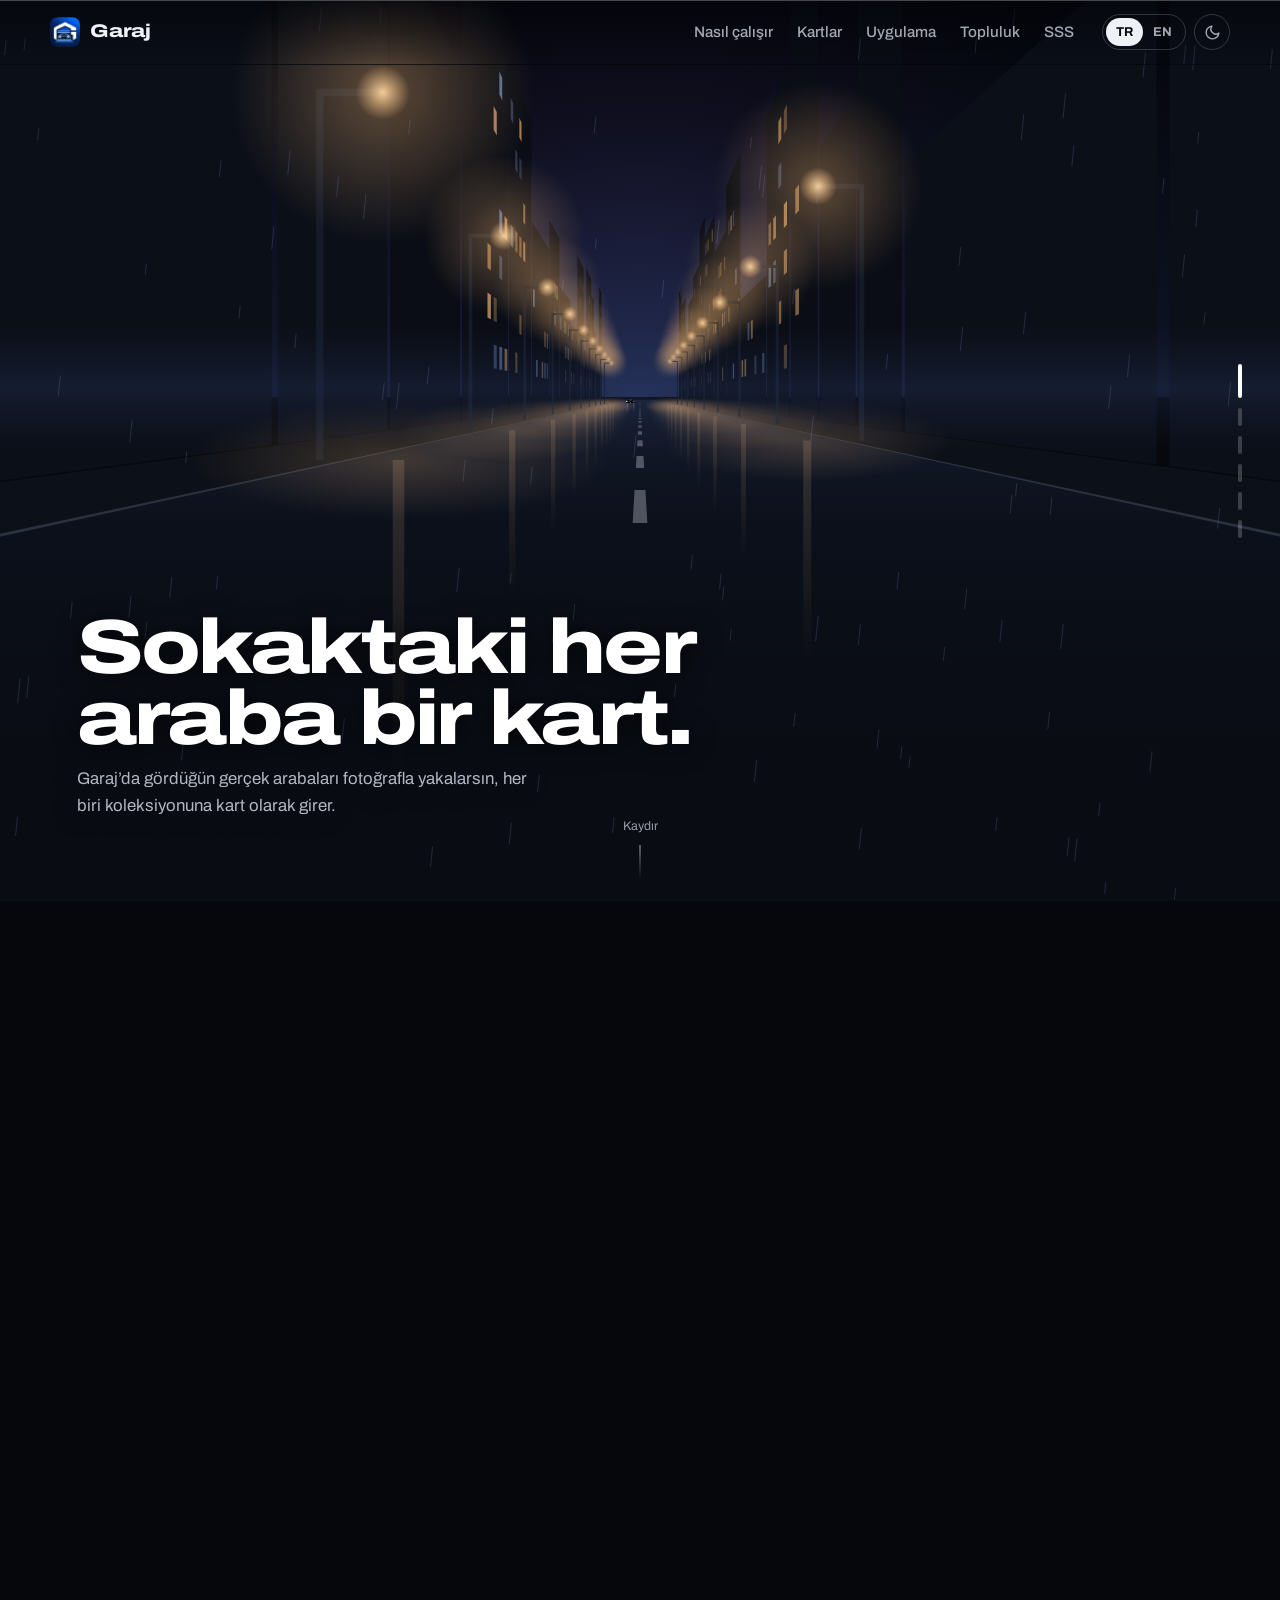
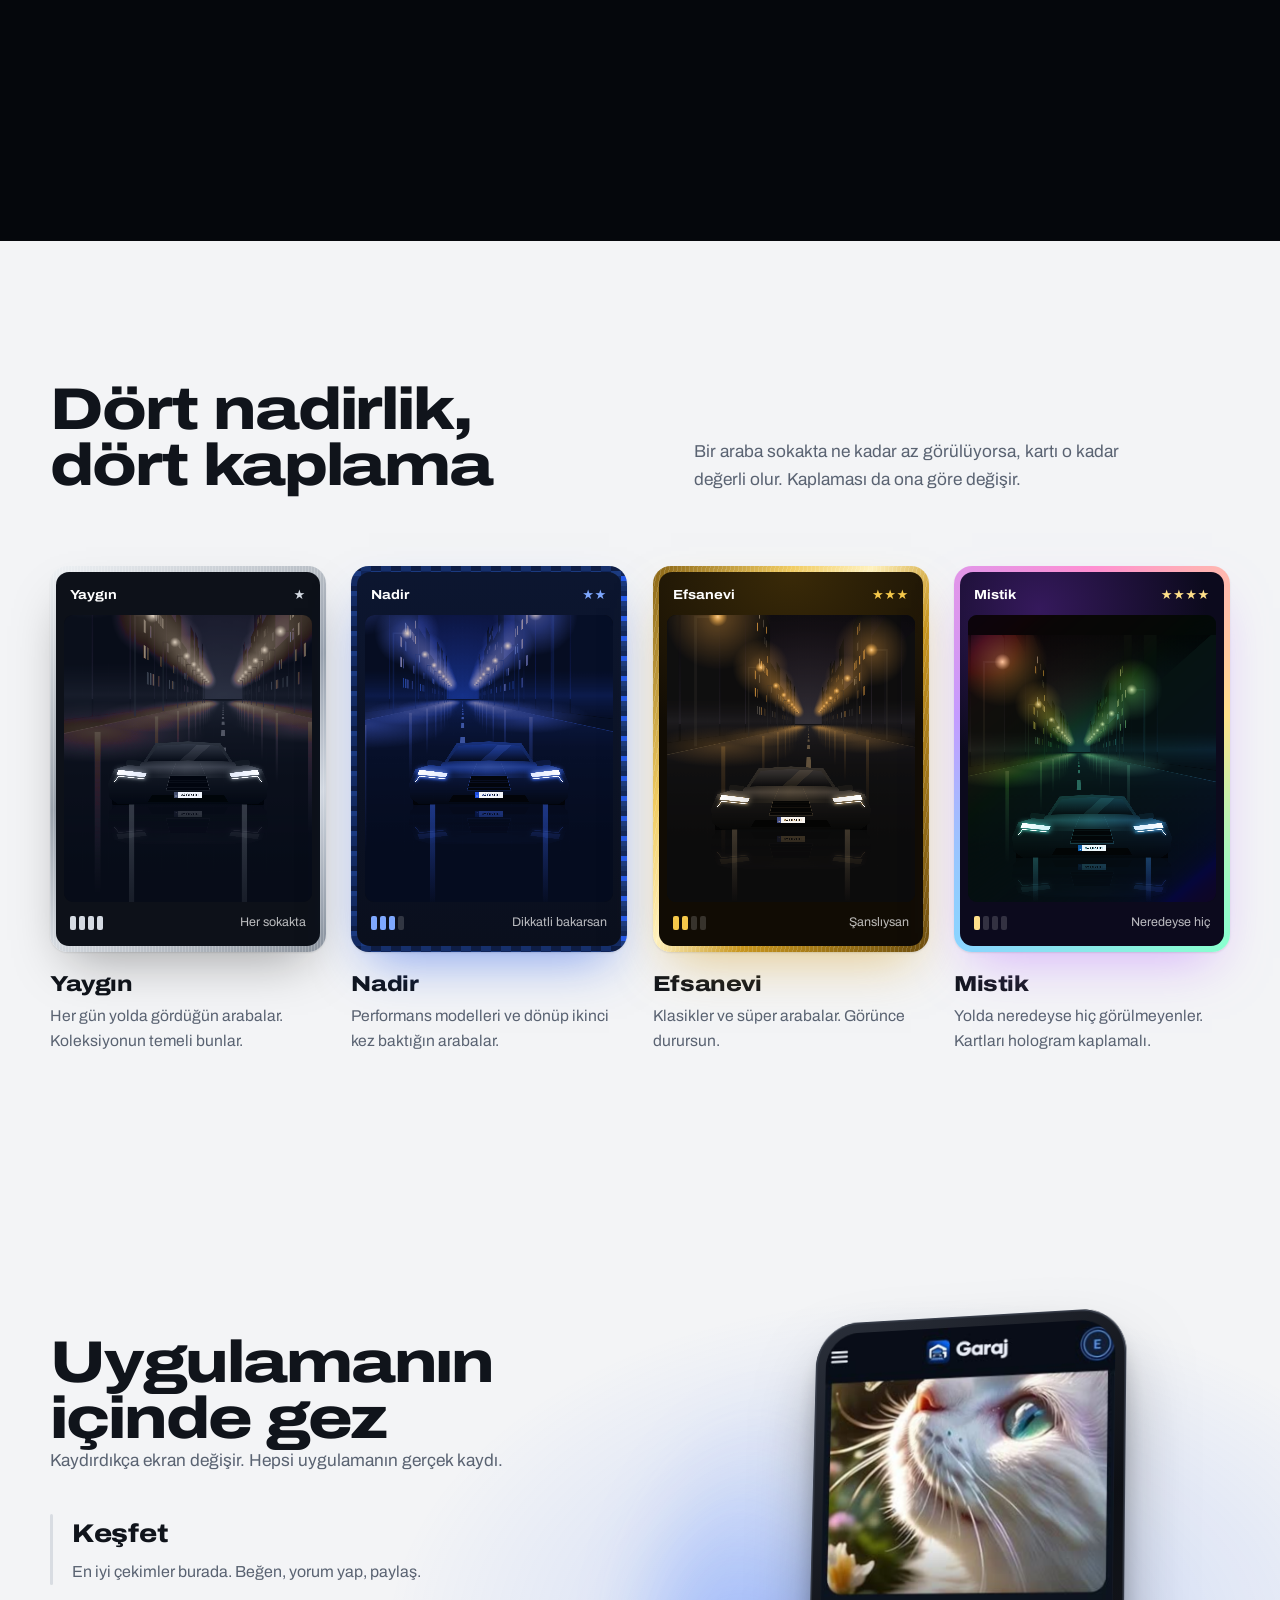
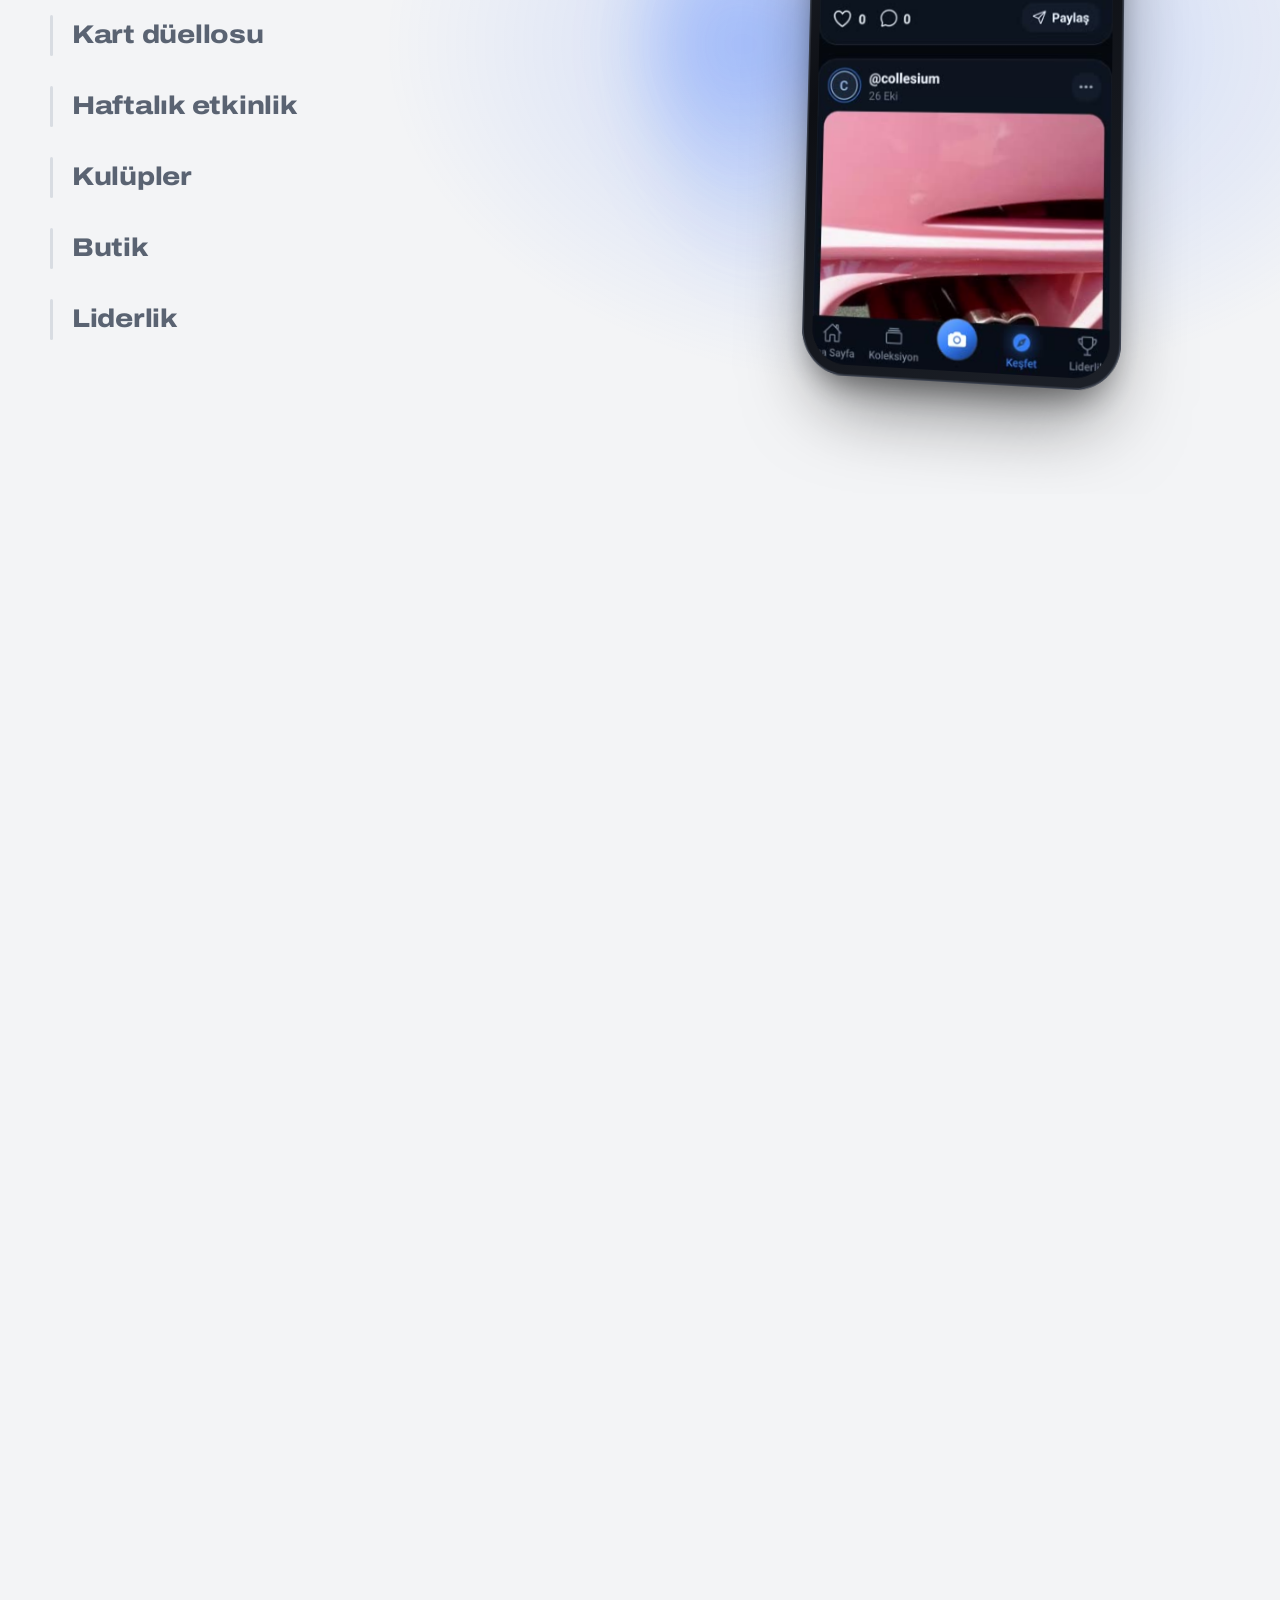
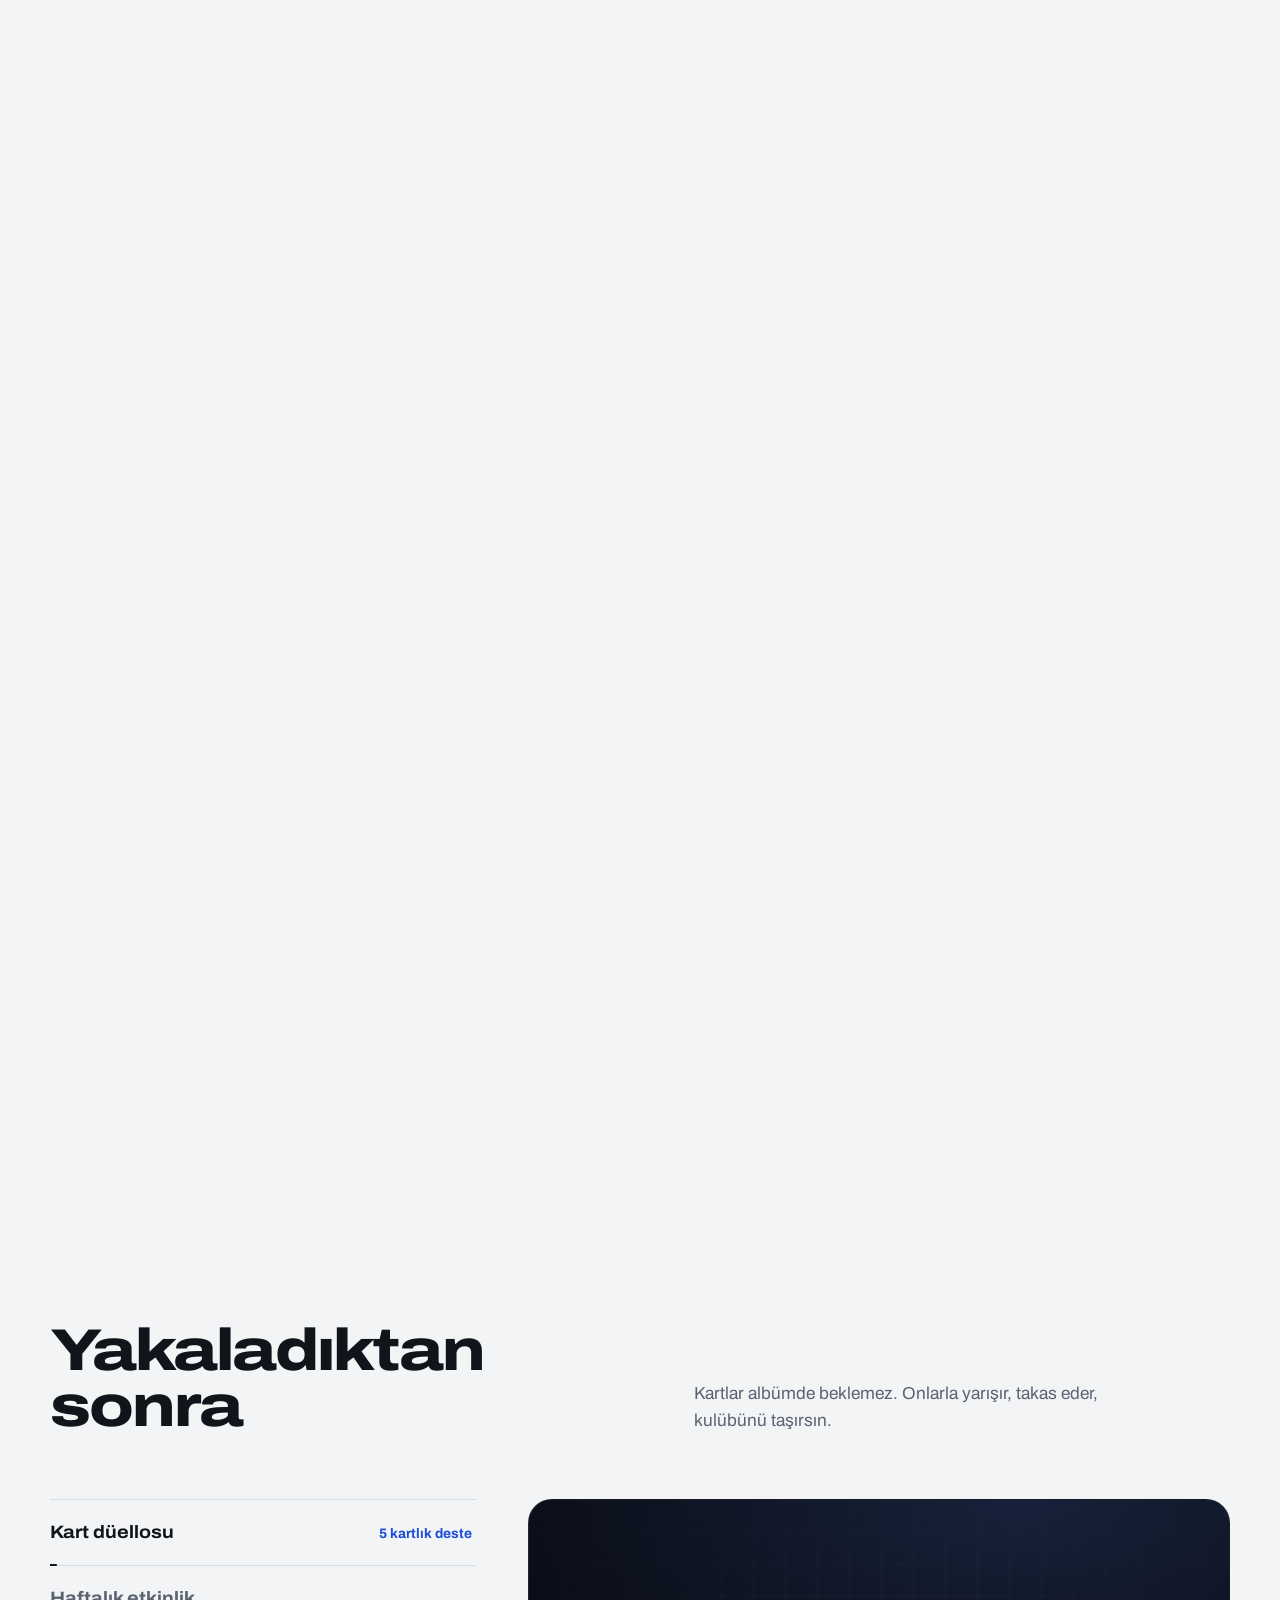
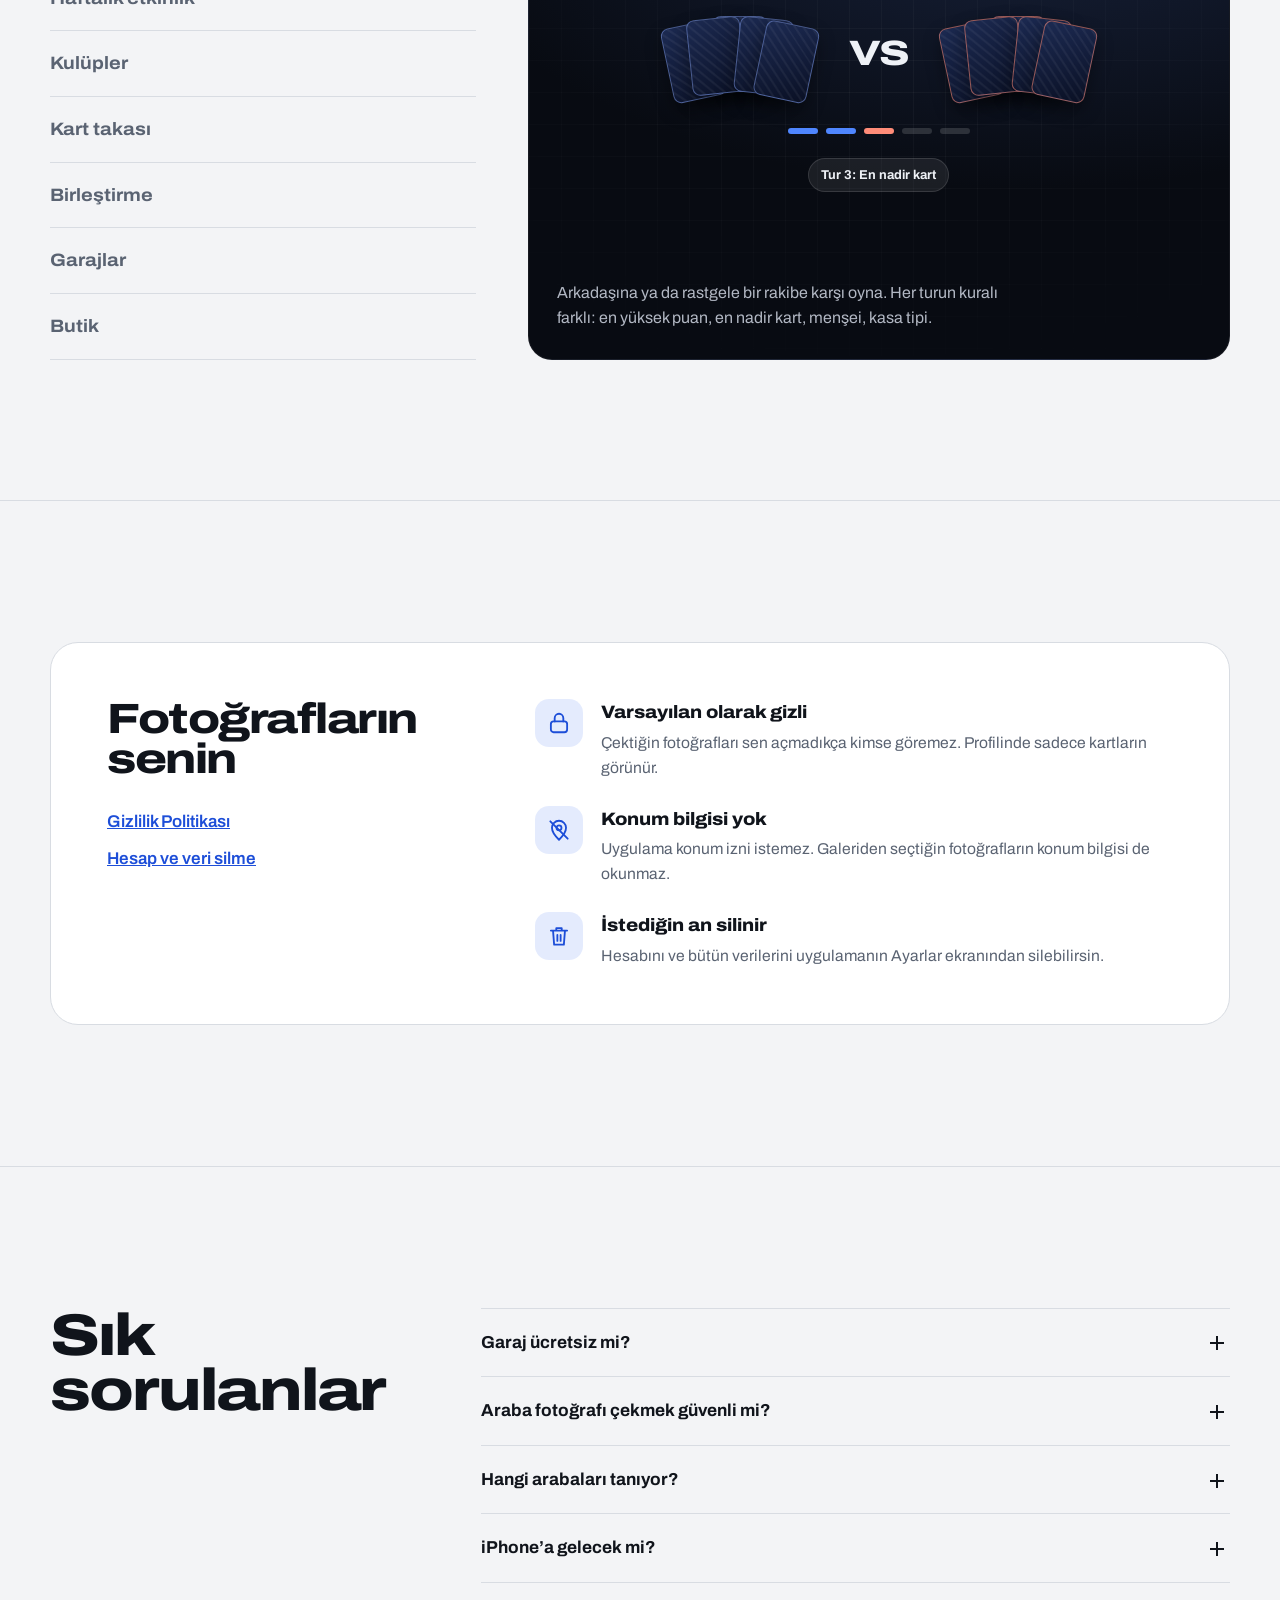
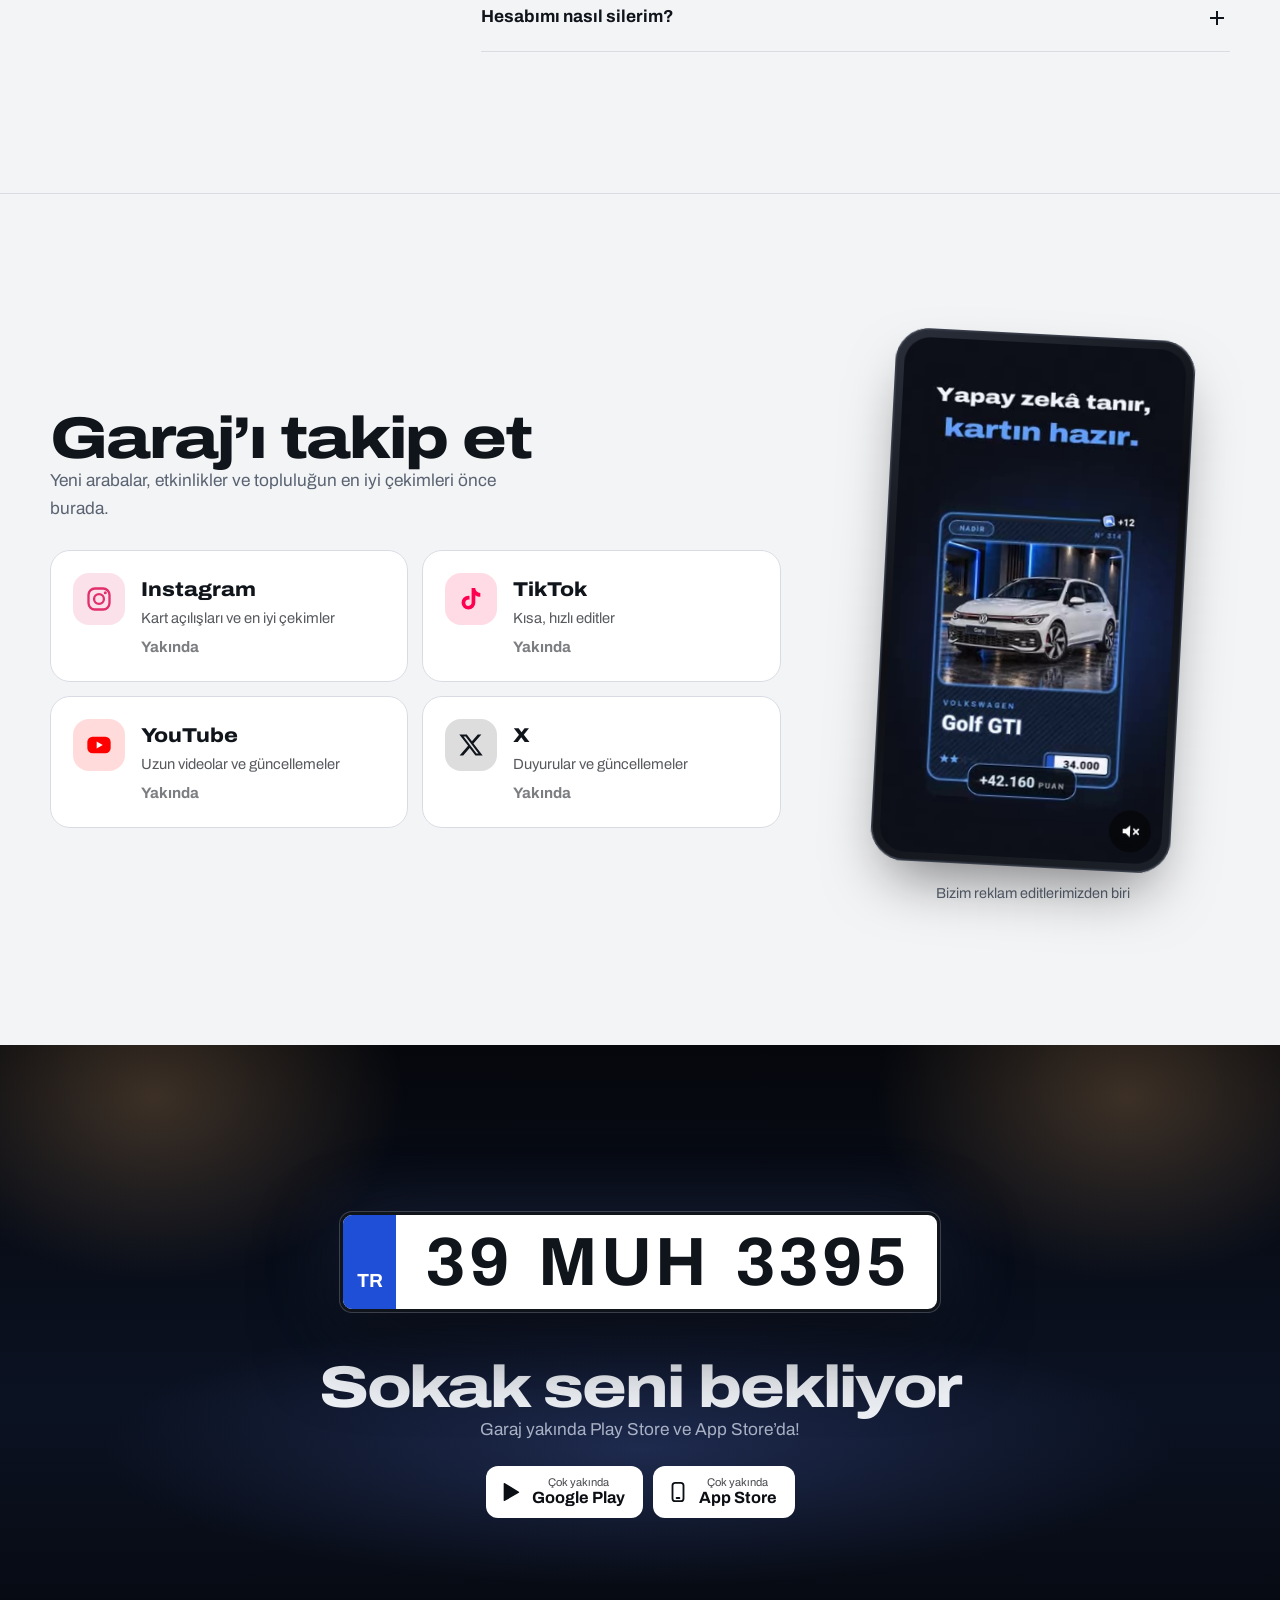
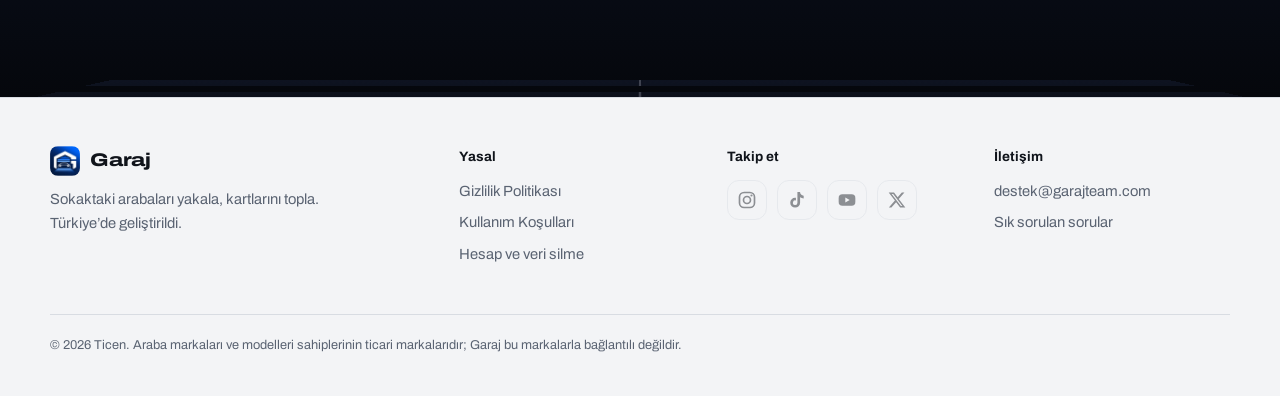
==== commit 296e857b: "Add files via upload" ====
--- a/index.html
+++ b/index.html
@@ -16,8 +16,8 @@
 <link rel="icon" type="image/png" href="favicon.png">
 <link rel="apple-touch-icon" href="img/apple-touch-icon.png">
 <link rel="preload" href="fonts/archivo-latin-wdth-normal.woff2" as="font" type="font/woff2" crossorigin>
-<link rel="stylesheet" href="stil.css">
-<script src="site.js"></script>
+<link rel="stylesheet" href="stil.css?v=20261109a">
+<script src="site.js?v=20261109a"></script>
 </head>
 <body>
 <a class="gizli" href="#icerik"><span data-l="tr">İçeriğe geç</span><span data-l="en">Skip to content</span></a>
@@ -27,7 +27,8 @@
     <nav class="menu" aria-label="Ana menü">
       <a href="index.html#film"><span data-l="tr">Nasıl çalışır</span><span data-l="en">How it works</span></a>
       <a href="index.html#kartlar"><span data-l="tr">Kartlar</span><span data-l="en">Cards</span></a>
-      <a href="index.html#oyun"><span data-l="tr">Oyun</span><span data-l="en">Game</span></a>
+      <a href="index.html#uygulama"><span data-l="tr">Uygulama</span><span data-l="en">App</span></a>
+      <a href="index.html#topluluk"><span data-l="tr">Topluluk</span><span data-l="en">Community</span></a>
       <a href="index.html#sss"><span data-l="tr">SSS</span><span data-l="en">FAQ</span></a>
     </nav>
     <div class="ayarlar">
@@ -161,6 +162,40 @@
         <h3><span data-l="tr">Mistik</span><span data-l="en">Mythic</span></h3>
         <p><span data-l="tr">Yolda neredeyse hiç görülmeyenler. Kartları hologram kaplamalı.</span><span data-l="en">Almost never seen on the road. Their cards come in holographic foil.</span></p>
       </article>
+  </div>
+</section>
+
+
+<section class="tur" id="uygulama" aria-labelledby="tur-baslik" style="--adim:6">
+  <div class="tur-yapiskan">
+    <div class="kap tur-ic">
+      <div class="tur-sol">
+        <h2 class="baslik" id="tur-baslik"><span data-l="tr">Uygulamanın içinde gez</span><span data-l="en">Take a walk through the app</span></h2>
+        <p class="alt-baslik"><span data-l="tr">Kaydırdıkça ekran değişir. Hepsi uygulamanın gerçek kaydı.</span><span data-l="en">Scroll and the screen changes. All real footage from the app.</span></p>
+        <ol class="tur-liste">
+        <li><button type="button" class="tur-ad" data-i="0" style="--r:#2f6bff"><b><span data-l="tr">Keşfet</span><span data-l="en">Explore</span></b><span><span data-l="tr">En iyi çekimler burada. Beğen, yorum yap, paylaş.</span><span data-l="en">The best shots live here. Like, comment, share.</span></span><i class="tur-dolum" aria-hidden="true"></i></button></li>
+        <li><button type="button" class="tur-ad" data-i="1" style="--r:#f2b705"><b><span data-l="tr">Kart düellosu</span><span data-l="en">Card duels</span></b><span><span data-l="tr">5 kartlık desteni seç, beş turda rakibini geç.</span><span data-l="en">Pick a five-card deck and beat your rival over five rounds.</span></span><i class="tur-dolum" aria-hidden="true"></i></button></li>
+        <li><button type="button" class="tur-ad" data-i="2" style="--r:#ff6b3d"><b><span data-l="tr">Haftalık etkinlik</span><span data-l="en">Weekly events</span></b><span><span data-l="tr">Her hafta yeni bir tema. Uyan arabaları yakala, ödülü kap.</span><span data-l="en">A new theme every week. Catch the cars that fit and win.</span></span><i class="tur-dolum" aria-hidden="true"></i></button></li>
+        <li><button type="button" class="tur-ad" data-i="3" style="--r:#a855ff"><b><span data-l="tr">Kulüpler</span><span data-l="en">Clubs</span></b><span><span data-l="tr">30 kişiye kadar ekip kur, haftalık kulüp ödüllerini topla.</span><span data-l="en">Build a crew of up to 30 and collect weekly club rewards.</span></span><i class="tur-dolum" aria-hidden="true"></i></button></li>
+        <li><button type="button" class="tur-ad" data-i="4" style="--r:#ff4fa8"><b><span data-l="tr">Butik</span><span data-l="en">Boutique</span></b><span><span data-l="tr">Çerçeve, tema, efekt ve plaka. Profilin senin tarzın.</span><span data-l="en">Frames, themes, effects and plates. Your profile, your style.</span></span><i class="tur-dolum" aria-hidden="true"></i></button></li>
+        <li><button type="button" class="tur-ad" data-i="5" style="--r:#22c55e"><b><span data-l="tr">Liderlik</span><span data-l="en">Leaderboard</span></b><span><span data-l="tr">Tüm zamanlar, aylık, haftalık, günlük. Zirveye adını yaz.</span><span data-l="en">All-time, monthly, weekly, daily. Put your name at the top.</span></span><i class="tur-dolum" aria-hidden="true"></i></button></li>
+        </ol>
+      </div>
+      <div class="tur-sahne">
+        <div class="tur-hale" aria-hidden="true"></div>
+        <div class="tur-tel">
+          <div class="tur-ekran">
+          <video class="tur-video" data-i="0" muted loop playsinline preload="none" poster="video/kesfet.jpg" aria-hidden="true"><source src="video/kesfet.mp4" type="video/mp4"></video>
+          <video class="tur-video" data-i="1" muted loop playsinline preload="none" poster="video/duello.jpg" aria-hidden="true"><source src="video/duello.mp4" type="video/mp4"></video>
+          <video class="tur-video" data-i="2" muted loop playsinline preload="none" poster="video/etkinlik.jpg" aria-hidden="true"><source src="video/etkinlik.mp4" type="video/mp4"></video>
+          <video class="tur-video" data-i="3" muted loop playsinline preload="none" poster="video/kulup.jpg" aria-hidden="true"><source src="video/kulup.mp4" type="video/mp4"></video>
+          <video class="tur-video" data-i="4" muted loop playsinline preload="none" poster="video/butik.jpg" aria-hidden="true"><source src="video/butik.mp4" type="video/mp4"></video>
+          <video class="tur-video" data-i="5" muted loop playsinline preload="none" poster="video/liderlik.jpg" aria-hidden="true"><source src="video/liderlik.mp4" type="video/mp4"></video>
+          </div>
+          <span class="tur-kamera" aria-hidden="true"></span>
+        </div>
+      </div>
+    </div>
   </div>
 </section>
 
@@ -289,6 +324,45 @@
   </div>
 </section>
 
+
+<section class="bolum sosyal" id="topluluk" aria-labelledby="sos-baslik">
+  <div class="kap sos-ic">
+    <div class="sos-sol">
+      <h2 class="baslik" id="sos-baslik"><span data-l="tr">Garaj’ı takip et</span><span data-l="en">Follow Garaj</span></h2>
+      <p class="alt-baslik"><span data-l="tr">Yeni arabalar, etkinlikler ve topluluğun en iyi çekimleri önce burada.</span><span data-l="en">New cars, events and the community’s best shots land here first.</span></p>
+      <div class="sos-izgara">
+        <a class="sos sos-instagram" data-sosyal="instagram" href="#" target="_blank" rel="noopener">
+          <span class="sos-ikon"><svg viewBox="0 0 24 24" aria-hidden="true"><rect x="3" y="3" width="18" height="18" rx="5.5" fill="none" stroke="currentColor" stroke-width="2"/><circle cx="12" cy="12" r="4.2" fill="none" stroke="currentColor" stroke-width="2"/><circle cx="17.4" cy="6.6" r="1.3" fill="currentColor"/></svg></span>
+          <span class="sos-yazi"><b>Instagram</b><small><span data-l="tr">Kart açılışları ve en iyi çekimler</span><span data-l="en">Card reveals and top shots</span></small></span>
+          <span class="sos-ad" data-sosyal-ad>@garaj</span>
+        </a>
+        <a class="sos sos-tiktok" data-sosyal="tiktok" href="#" target="_blank" rel="noopener">
+          <span class="sos-ikon"><svg viewBox="0 0 24 24" aria-hidden="true"><path fill="currentColor" d="M15.6 2.5c.3 2.5 1.8 4.1 4.4 4.3v3.3c-1.6 0-3-.5-4.3-1.4v6.5a5.9 5.9 0 1 1-5.9-5.9l.9.1v3.3a2.7 2.7 0 1 0 1.8 2.5V2.5h3.1z"/></svg></span>
+          <span class="sos-yazi"><b>TikTok</b><small><span data-l="tr">Kısa, hızlı editler</span><span data-l="en">Short, fast edits</span></small></span>
+          <span class="sos-ad" data-sosyal-ad>@garaj</span>
+        </a>
+        <a class="sos sos-youtube" data-sosyal="youtube" href="#" target="_blank" rel="noopener">
+          <span class="sos-ikon"><svg viewBox="0 0 24 24" aria-hidden="true"><rect x="2" y="5" width="20" height="14" rx="4.5" fill="currentColor"/><path d="M10 9v6l5.2-3z" fill="var(--sos-ic,#fff)"/></svg></span>
+          <span class="sos-yazi"><b>YouTube</b><small><span data-l="tr">Uzun videolar ve güncellemeler</span><span data-l="en">Longer videos and updates</span></small></span>
+          <span class="sos-ad" data-sosyal-ad>@garaj</span>
+        </a>
+        <a class="sos sos-x" data-sosyal="x" href="#" target="_blank" rel="noopener">
+          <span class="sos-ikon"><svg viewBox="0 0 24 24" aria-hidden="true"><path fill="currentColor" d="M17.8 3h3.1l-6.8 7.8L22 21h-6.2l-4.9-6.4L5.3 21H2.2l7.3-8.3L2 3h6.4l4.4 5.8L17.8 3zm-1.1 16.2h1.7L7.4 4.7H5.6l11.1 14.5z"/></svg></span>
+          <span class="sos-yazi"><b>X</b><small><span data-l="tr">Duyurular ve güncellemeler</span><span data-l="en">News and updates</span></small></span>
+          <span class="sos-ad" data-sosyal-ad>@garaj</span>
+        </a>
+      </div>
+    </div>
+    <div class="sos-reel">
+      <div class="reel-tel">
+        <video class="reel-video" muted loop playsinline preload="none" poster="video/reel.jpg"><source src="video/reel.mp4" type="video/mp4"></video>
+        <button type="button" class="reel-ses" aria-pressed="false" data-aria-en="Turn sound on" aria-label="Sesi aç"><svg viewBox="0 0 24 24" aria-hidden="true"><path d="M4 9.5h3.5L12 5.5v13l-4.5-4H4z" fill="currentColor"/><path class="dalga" d="M15.5 9a4.2 4.2 0 0 1 0 6M18 6.5a7.8 7.8 0 0 1 0 11" fill="none" stroke="currentColor" stroke-width="1.8" stroke-linecap="round"/><path class="carpi" d="M16 9.5l5 5m0-5-5 5" fill="none" stroke="currentColor" stroke-width="1.8" stroke-linecap="round"/></svg></button>
+      </div>
+      <p class="reel-not"><span data-l="tr">Bizim reklam editlerimizden biri</span><span data-l="en">One of our promo edits</span></p>
+    </div>
+  </div>
+</section>
+
 <section class="son gece" aria-labelledby="son-baslik">
   <div class="kap">
     <div class="plaka" aria-hidden="true">
@@ -296,12 +370,16 @@
       <div class="yazi"><span class="harf">3</span><span class="harf">4</span><span class="bosluk"></span><span class="harf">G</span><span class="harf">R</span><span class="harf">J</span><span class="bosluk"></span><span class="harf">2</span><span class="harf">0</span><span class="harf">2</span><span class="harf">6</span></div>
     </div>
     <h2 class="baslik" id="son-baslik"><span data-l="tr">Sokak seni bekliyor</span><span data-l="en">The street is waiting</span></h2>
-    <p class="alt-baslik"><span data-yakinda><span data-l="tr">Garaj çok yakında Google Play’de.</span><span data-l="en">Garaj is coming to Google Play soon.</span></span><span data-simdi><span data-l="tr">Garaj şimdi Google Play’de.</span><span data-l="en">Garaj is out now on Google Play.</span></span></p>
+    <p class="alt-baslik"><span data-yakinda><span data-l="tr">Garaj yakında Play Store ve App Store’da!</span><span data-l="en">Garaj is coming soon to the Play Store and App Store!</span></span><span data-simdi><span data-l="tr">Garaj şimdi Google Play’de.</span><span data-l="en">Garaj is out now on Google Play.</span></span></p>
     <div class="magazalar">
       <a class="magaza" data-play href="#" rel="noopener">
         <svg viewBox="0 0 24 24" aria-hidden="true"><path fill="currentColor" d="M4 2.8v18.4c0 .5.5.8 1 .6l15.6-8.9c.5-.3.5-1 0-1.3L5 2.2c-.5-.2-1 .1-1 .6z"/></svg>
         <span><small data-yakinda><span data-l="tr">Çok yakında</span><span data-l="en">Coming soon</span></small><small data-simdi><span data-l="tr">Hemen indir</span><span data-l="en">Get it on</span></small><b>Google Play</b></span>
       </a>
+      <span class="magaza magaza-ios">
+        <svg viewBox="0 0 24 24" aria-hidden="true"><rect x="6" y="2" width="12" height="20" rx="3" fill="none" stroke="currentColor" stroke-width="2"/><path d="M10.5 18.5h3" stroke="currentColor" stroke-width="2" stroke-linecap="round"/></svg>
+        <span><small><span data-l="tr">Çok yakında</span><span data-l="en">Coming soon</span></small><b>App Store</b></span>
+      </span>
     </div>
   </div>
 </section>
@@ -321,6 +399,10 @@
       </ul>
     </div>
     <div>
+      <h4><span data-l="tr">Takip et</span><span data-l="en">Follow</span></h4>
+      <div class="alt-sosyal"><a data-sosyal="instagram" href="#" target="_blank" rel="noopener" aria-label="Instagram"><svg viewBox="0 0 24 24" aria-hidden="true"><rect x="3" y="3" width="18" height="18" rx="5.5" fill="none" stroke="currentColor" stroke-width="2"/><circle cx="12" cy="12" r="4.2" fill="none" stroke="currentColor" stroke-width="2"/><circle cx="17.4" cy="6.6" r="1.3" fill="currentColor"/></svg></a><a data-sosyal="tiktok" href="#" target="_blank" rel="noopener" aria-label="TikTok"><svg viewBox="0 0 24 24" aria-hidden="true"><path fill="currentColor" d="M15.6 2.5c.3 2.5 1.8 4.1 4.4 4.3v3.3c-1.6 0-3-.5-4.3-1.4v6.5a5.9 5.9 0 1 1-5.9-5.9l.9.1v3.3a2.7 2.7 0 1 0 1.8 2.5V2.5h3.1z"/></svg></a><a data-sosyal="youtube" href="#" target="_blank" rel="noopener" aria-label="YouTube"><svg viewBox="0 0 24 24" aria-hidden="true"><rect x="2" y="5" width="20" height="14" rx="4.5" fill="currentColor"/><path d="M10 9v6l5.2-3z" fill="var(--zemin)"/></svg></a><a data-sosyal="x" href="#" target="_blank" rel="noopener" aria-label="X"><svg viewBox="0 0 24 24" aria-hidden="true"><path fill="currentColor" d="M17.8 3h3.1l-6.8 7.8L22 21h-6.2l-4.9-6.4L5.3 21H2.2l7.3-8.3L2 3h6.4l4.4 5.8L17.8 3zm-1.1 16.2h1.7L7.4 4.7H5.6l11.1 14.5z"/></svg></a></div>
+    </div>
+    <div>
       <h4><span data-l="tr">İletişim</span><span data-l="en">Contact</span></h4>
       <ul>
         <li><a data-ayar="eposta" href="#">iletisim@ornek.com</a></li>
@@ -330,6 +412,7 @@
     <p class="telif">© <span data-ayar="yil">2026</span> <span data-ayar="gelistirici">Garaj</span>. <span data-l="tr">Araba markaları ve modelleri sahiplerinin ticari markalarıdır; Garaj bu markalarla bağlantılı değildir.</span><span data-l="en">Car brands and model names are trademarks of their owners; Garaj is not affiliated with them.</span></p>
   </div>
 </footer>
-<script src="film.js" defer></script>
+<script src="film.js?v=20261109a" defer></script>
+<script src="tur.js?v=20261109a" defer></script>
 </body>
 </html>
--- a/stil.css
+++ b/stil.css
@@ -1535,7 +1535,7 @@
 }
 .alt .kap {
   display: grid;
-  grid-template-columns: 1.6fr 1fr 1fr;
+  grid-template-columns: 1.6fr 1fr 1fr 1fr;
   gap: 32px;
 }
 .alt p {
@@ -1875,3 +1875,228 @@
     transition-duration: 0.01ms !important;
   }
 }
+
+/* ================= Uygulama turu (yapışkan telefon) ================= */
+.tur {
+  position: relative;
+  height: calc(100vh + var(--adim) * 72vh);
+  --tur-renk: #2f6bff;
+}
+.tur-yapiskan {
+  position: sticky;
+  top: 0;
+  height: 100vh;
+  display: flex;
+  align-items: center;
+  overflow: hidden;
+}
+.tur-yapiskan::before {
+  content: '';
+  position: absolute;
+  inset: 0;
+  background: radial-gradient(60% 55% at 72% 50%, color-mix(in srgb, var(--tur-renk) 22%, transparent), transparent 70%);
+  transition: background 0.6s ease;
+  pointer-events: none;
+}
+.tur-ic {
+  position: relative;
+  display: grid;
+  grid-template-columns: minmax(0, 1fr) minmax(0, 0.9fr);
+  gap: 48px;
+  align-items: center;
+}
+.tur-sol .alt-baslik { margin-bottom: 28px; }
+.tur-liste { list-style: none; margin: 0; padding: 0; display: grid; gap: 4px; }
+.tur-ad {
+  position: relative;
+  display: block;
+  width: 100%;
+  text-align: left;
+  font: inherit;
+  color: var(--soluk);
+  background: none;
+  border: 0;
+  padding: 12px 0 14px 22px;
+  cursor: pointer;
+}
+.tur-ad::before {
+  content: '';
+  position: absolute;
+  left: 0;
+  top: 12px;
+  bottom: 14px;
+  width: 3px;
+  border-radius: 3px;
+  background: var(--cizgi);
+}
+.tur-ad .tur-dolum {
+  position: absolute;
+  left: 0;
+  top: 12px;
+  width: 3px;
+  height: 0;
+  border-radius: 3px;
+  background: var(--r);
+}
+.tur-ad b {
+  display: block;
+  font-size: clamp(1.25rem, 2vw, 1.6rem);
+  font-weight: 800;
+  font-stretch: 115%;
+  letter-spacing: -0.01em;
+  transition: color 0.3s;
+}
+.tur-ad > span {
+  display: block;
+  max-height: 0;
+  overflow: hidden;
+  opacity: 0;
+  transition: max-height 0.45s ease, opacity 0.35s ease, margin 0.35s;
+  color: var(--soluk);
+  font-size: 1rem;
+}
+.tur-ad.ak b { color: var(--yazi); }
+.tur-ad.ak > span { max-height: 4.5em; opacity: 1; margin-top: 4px; }
+.tur-ad:focus-visible { outline: 2px solid var(--mavi); outline-offset: 4px; border-radius: 6px; }
+
+.tur-sahne { position: relative; display: flex; justify-content: center; perspective: 1400px; }
+.tur-hale {
+  position: absolute;
+  width: 115%;
+  aspect-ratio: 1;
+  top: 50%;
+  left: 50%;
+  translate: -50% -50%;
+  border-radius: 50%;
+  background: conic-gradient(from var(--tur-aci, 0deg), transparent 0 60%, color-mix(in srgb, var(--tur-renk) 60%, transparent) 75%, transparent 90%);
+  filter: blur(40px);
+  opacity: 0.55;
+  transition: background 0.6s;
+}
+.tur-tel {
+  position: relative;
+  width: min(330px, 34vh * 1);
+  width: clamp(240px, 36vh, 340px);
+  aspect-ratio: 360 / 742;
+  border-radius: 46px;
+  padding: 11px;
+  background: linear-gradient(145deg, #2a2f3a, #0d0f14 45%, #1d2129);
+  box-shadow: 0 0 0 1.5px #3a404d inset, 0 40px 80px -20px rgba(0, 0, 0, 0.55), 0 18px 30px -12px rgba(0, 0, 0, 0.4);
+  transform: rotateY(var(--tur-y, -10deg)) rotateX(4deg);
+  transition: transform 0.2s linear;
+}
+.tur-ekran { position: relative; width: 100%; height: 100%; border-radius: 36px; overflow: hidden; background: #0b0e14; }
+.tur-video {
+  position: absolute;
+  inset: 0;
+  width: 100%;
+  height: 100%;
+  object-fit: cover;
+  opacity: 0;
+  transform: scale(1.04);
+  transition: opacity 0.5s ease, transform 0.7s ease;
+}
+.tur-video.ak { opacity: 1; transform: none; }
+.tur-kamera { display: none; position: absolute; top: 20px; left: 50%; translate: -50% 0; width: 70px; height: 20px; border-radius: 12px; background: #050608; }
+
+@media (max-width: 820px) {
+  .tur { height: calc(100vh + var(--adim) * 60vh); }
+  .tur-ic { grid-template-columns: 1fr; gap: 14px; align-content: center; height: 100vh; padding-top: 70px; padding-bottom: 16px; }
+  .tur-sol { order: 2; }
+  .tur-sol .baslik, .tur-sol .alt-baslik { display: none; }
+  .tur-liste { display: block; }
+  .tur-liste li { display: none; }
+  .tur-liste li:has(.ak) { display: block; }
+  .tur-ad { text-align: center; padding: 6px 0; }
+  .tur-ad::before, .tur-ad .tur-dolum { display: none; }
+  .tur-sahne { order: 1; }
+  .tur-tel { width: clamp(200px, 30vh, 280px); }
+  .tur-noktalar { display: flex; }
+}
+.tur-noktalar { display: none; justify-content: center; gap: 6px; margin-top: 6px; }
+.tur-noktalar i { width: 6px; height: 6px; border-radius: 3px; background: var(--cizgi); transition: width 0.3s, background 0.3s; }
+.tur-noktalar i.ak { width: 20px; background: var(--tur-renk); }
+@media (prefers-reduced-motion: reduce) {
+  .tur-tel { transform: none !important; }
+  .tur-video { transition: none; }
+}
+
+/* ================= Sosyal medya ================= */
+.sos-ic { display: grid; grid-template-columns: minmax(0, 1.3fr) minmax(0, 0.7fr); gap: 56px; align-items: center; }
+.sos-izgara { display: grid; grid-template-columns: repeat(2, minmax(0, 1fr)); gap: 14px; margin-top: 28px; }
+.sos {
+  --sos-renk: var(--mavi);
+  position: relative;
+  display: grid;
+  grid-template-columns: auto 1fr;
+  grid-template-rows: auto auto;
+  gap: 4px 16px;
+  padding: 22px;
+  border-radius: 20px;
+  background: var(--yuzey);
+  border: 1px solid var(--cizgi);
+  color: var(--yazi);
+  text-decoration: none;
+  overflow: hidden;
+  isolation: isolate;
+  transition: transform 0.25s ease, border-color 0.25s, color 0.25s;
+}
+.sos::before {
+  content: '';
+  position: absolute;
+  inset: 0;
+  z-index: -1;
+  background: var(--sos-dolgu, var(--sos-renk));
+  clip-path: circle(0% at var(--mx, 30px) var(--my, 30px));
+  transition: clip-path 0.55s cubic-bezier(.2,.8,.2,1);
+}
+.sos:hover, .sos:focus-visible { color: #fff; border-color: transparent; transform: translateY(-3px); }
+.sos:hover::before, .sos:focus-visible::before { clip-path: circle(150% at var(--mx, 30px) var(--my, 30px)); }
+.sos:focus-visible { outline: 2px solid var(--mavi); outline-offset: 3px; }
+.sos-ikon { grid-row: span 2; width: 52px; height: 52px; border-radius: 16px; display: grid; place-items: center; background: color-mix(in srgb, var(--sos-renk) 14%, transparent); color: var(--sos-renk); transition: background 0.3s, color 0.3s; }
+.sos-ikon svg { width: 28px; height: 28px; }
+.sos:hover .sos-ikon, .sos:focus-visible .sos-ikon { background: rgba(255, 255, 255, 0.18); color: #fff; }
+.sos-yazi b { display: block; font-size: 1.25rem; font-weight: 800; font-stretch: 112%; }
+.sos-yazi small { display: block; color: inherit; opacity: 0.7; font-size: 0.92rem; margin-top: 2px; }
+.sos-ad { grid-column: 2; font-weight: 700; font-size: 0.95rem; opacity: 0.9; }
+.sos.yakinda .sos-ad { opacity: 0.55; }
+.sos-instagram { --sos-renk: #e1306c; --sos-dolgu: linear-gradient(135deg, #feda75, #fa7e1e 25%, #d62976 55%, #962fbf 80%, #4f5bd5); }
+.sos-tiktok { --sos-renk: #ff0050; --sos-dolgu: linear-gradient(135deg, #111 40%, #25f4ee 160%), #111; }
+.sos-youtube { --sos-renk: #ff0000; --sos-dolgu: #ff0000; --sos-ic: #fff; }
+.sos-youtube:hover .sos-ikon svg path, .sos-youtube:focus-visible .sos-ikon svg path { fill: #ff0000; }
+.sos-x { --sos-renk: var(--yazi); --sos-dolgu: #000; }
+
+.sos-reel { display: flex; flex-direction: column; align-items: center; gap: 14px; }
+.reel-tel {
+  position: relative;
+  width: min(300px, 100%);
+  aspect-ratio: 9 / 16;
+  border-radius: 34px;
+  padding: 9px;
+  background: linear-gradient(145deg, #2a2f3a, #0d0f14 45%, #1d2129);
+  box-shadow: 0 0 0 1.5px #3a404d inset, 0 30px 60px -18px rgba(0, 0, 0, 0.5);
+  transform: rotate(3deg);
+}
+.reel-video { width: 100%; height: 100%; object-fit: cover; border-radius: 26px; display: block; background: #000; }
+.reel-ses { position: absolute; right: 20px; bottom: 20px; width: 42px; height: 42px; border-radius: 50%; border: 0; background: rgba(0, 0, 0, 0.55); color: #fff; display: grid; place-items: center; cursor: pointer; backdrop-filter: blur(6px); }
+.reel-ses svg { width: 22px; height: 22px; }
+.reel-ses .dalga { display: none; }
+.reel-ses[aria-pressed='true'] .dalga { display: block; }
+.reel-ses[aria-pressed='true'] .carpi { display: none; }
+.reel-ses:focus-visible { outline: 2px solid #fff; outline-offset: 2px; }
+.reel-not { margin: 0; color: var(--soluk); font-size: 0.9rem; }
+@media (max-width: 820px) {
+  .sos-ic { grid-template-columns: 1fr; gap: 36px; }
+  .sos-izgara { grid-template-columns: 1fr; }
+  .reel-tel { width: min(260px, 80%); }
+}
+
+/* Mağaza rozetleri: App Store */
+.magaza-ios { cursor: default; }
+
+/* Alt bilgi: sosyal ikonlar */
+.alt-sosyal { display: flex; gap: 10px; flex-wrap: wrap; }
+.alt-sosyal a { width: 40px; height: 40px; border-radius: 12px; display: grid; place-items: center; border: 1px solid var(--cizgi); color: var(--yazi); }
+.alt-sosyal a:hover { border-color: var(--mavi); color: var(--mavi-yazi); }
+.alt-sosyal a.yakinda { opacity: 0.45; pointer-events: none; }
+.alt-sosyal svg { width: 20px; height: 20px; }
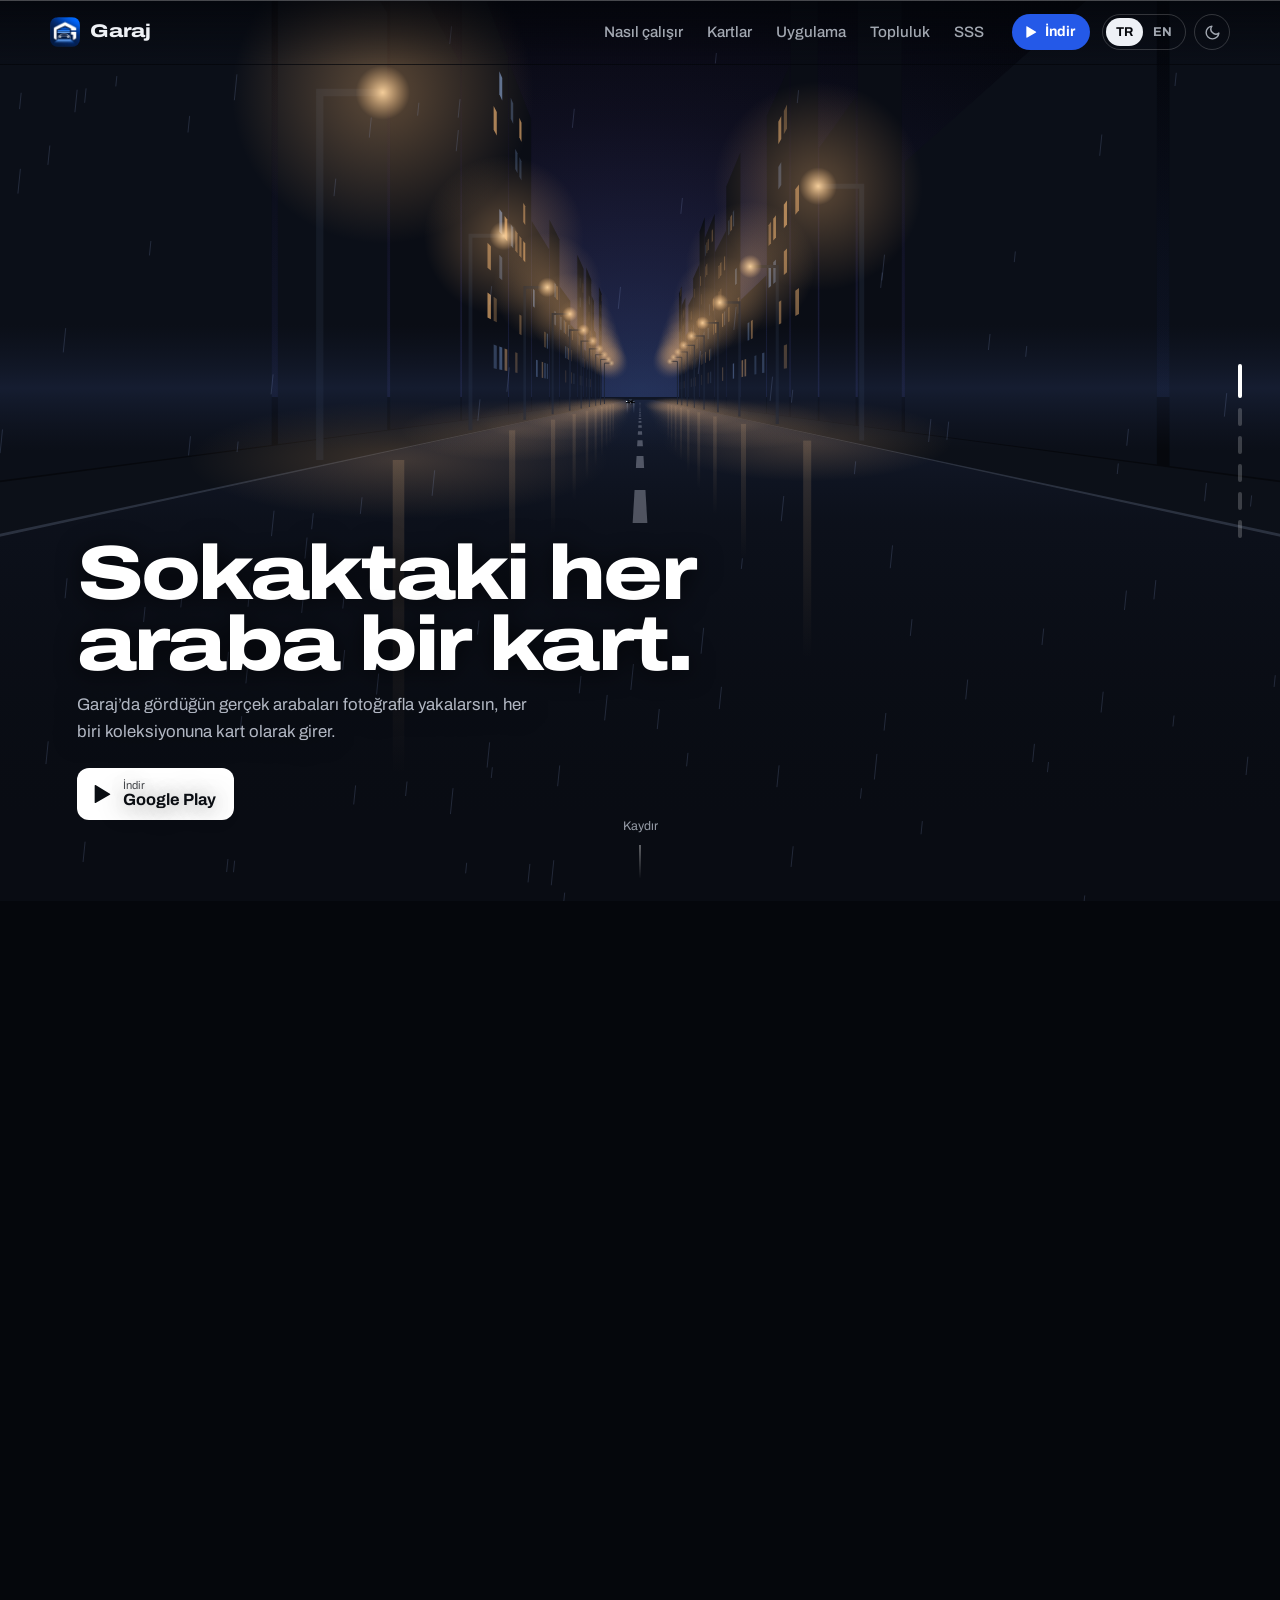
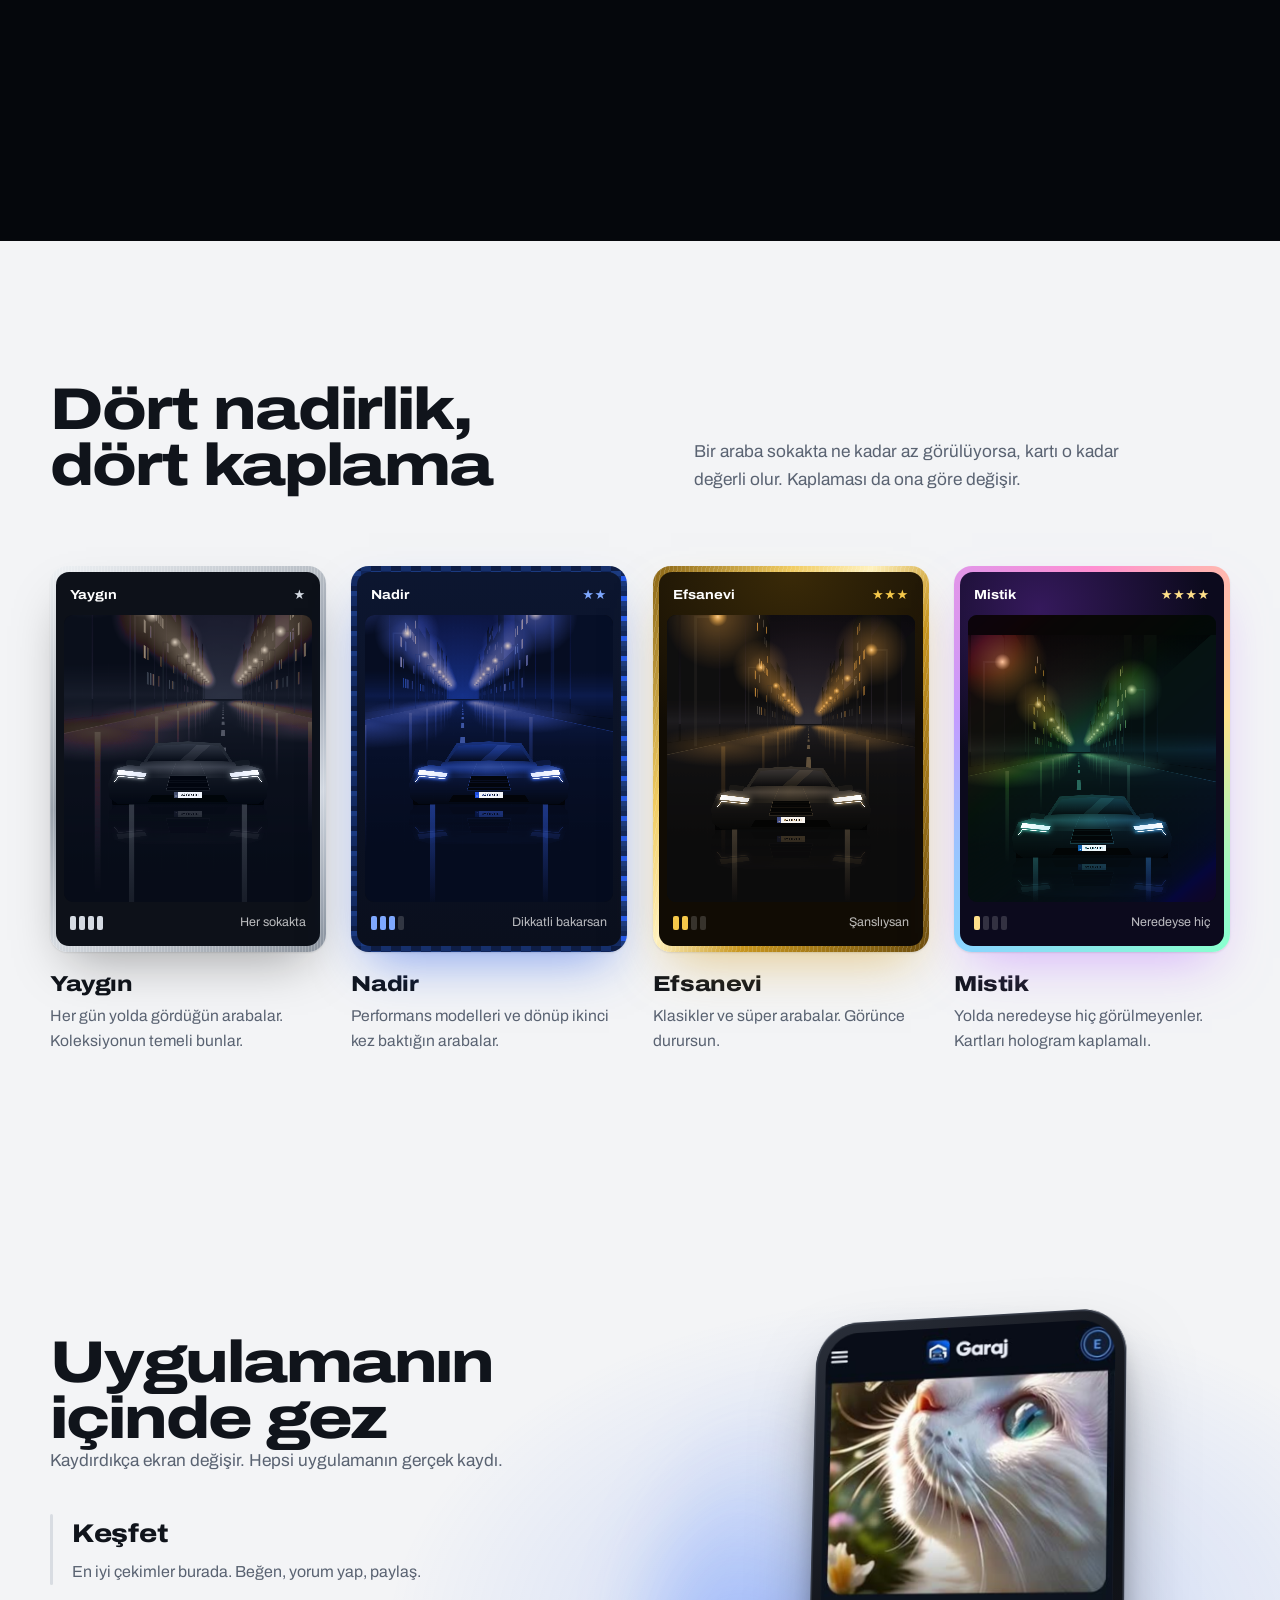
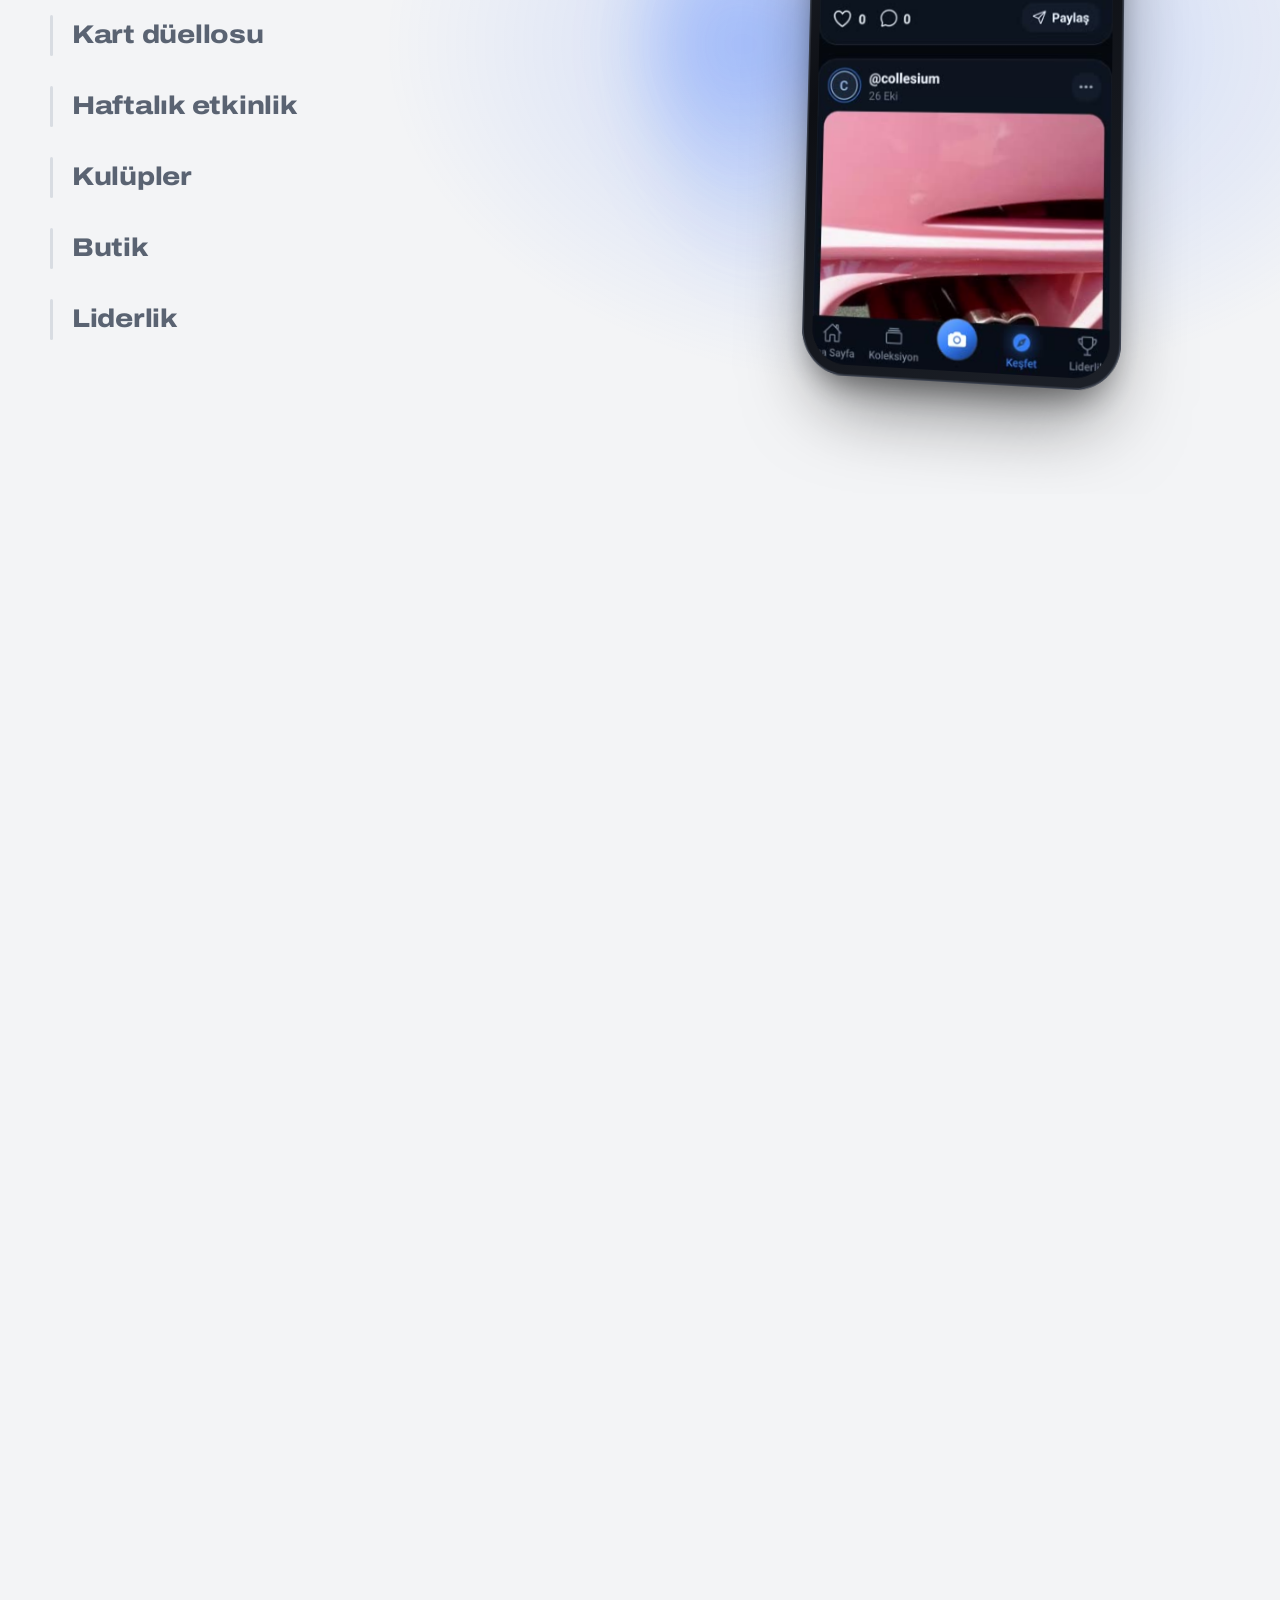
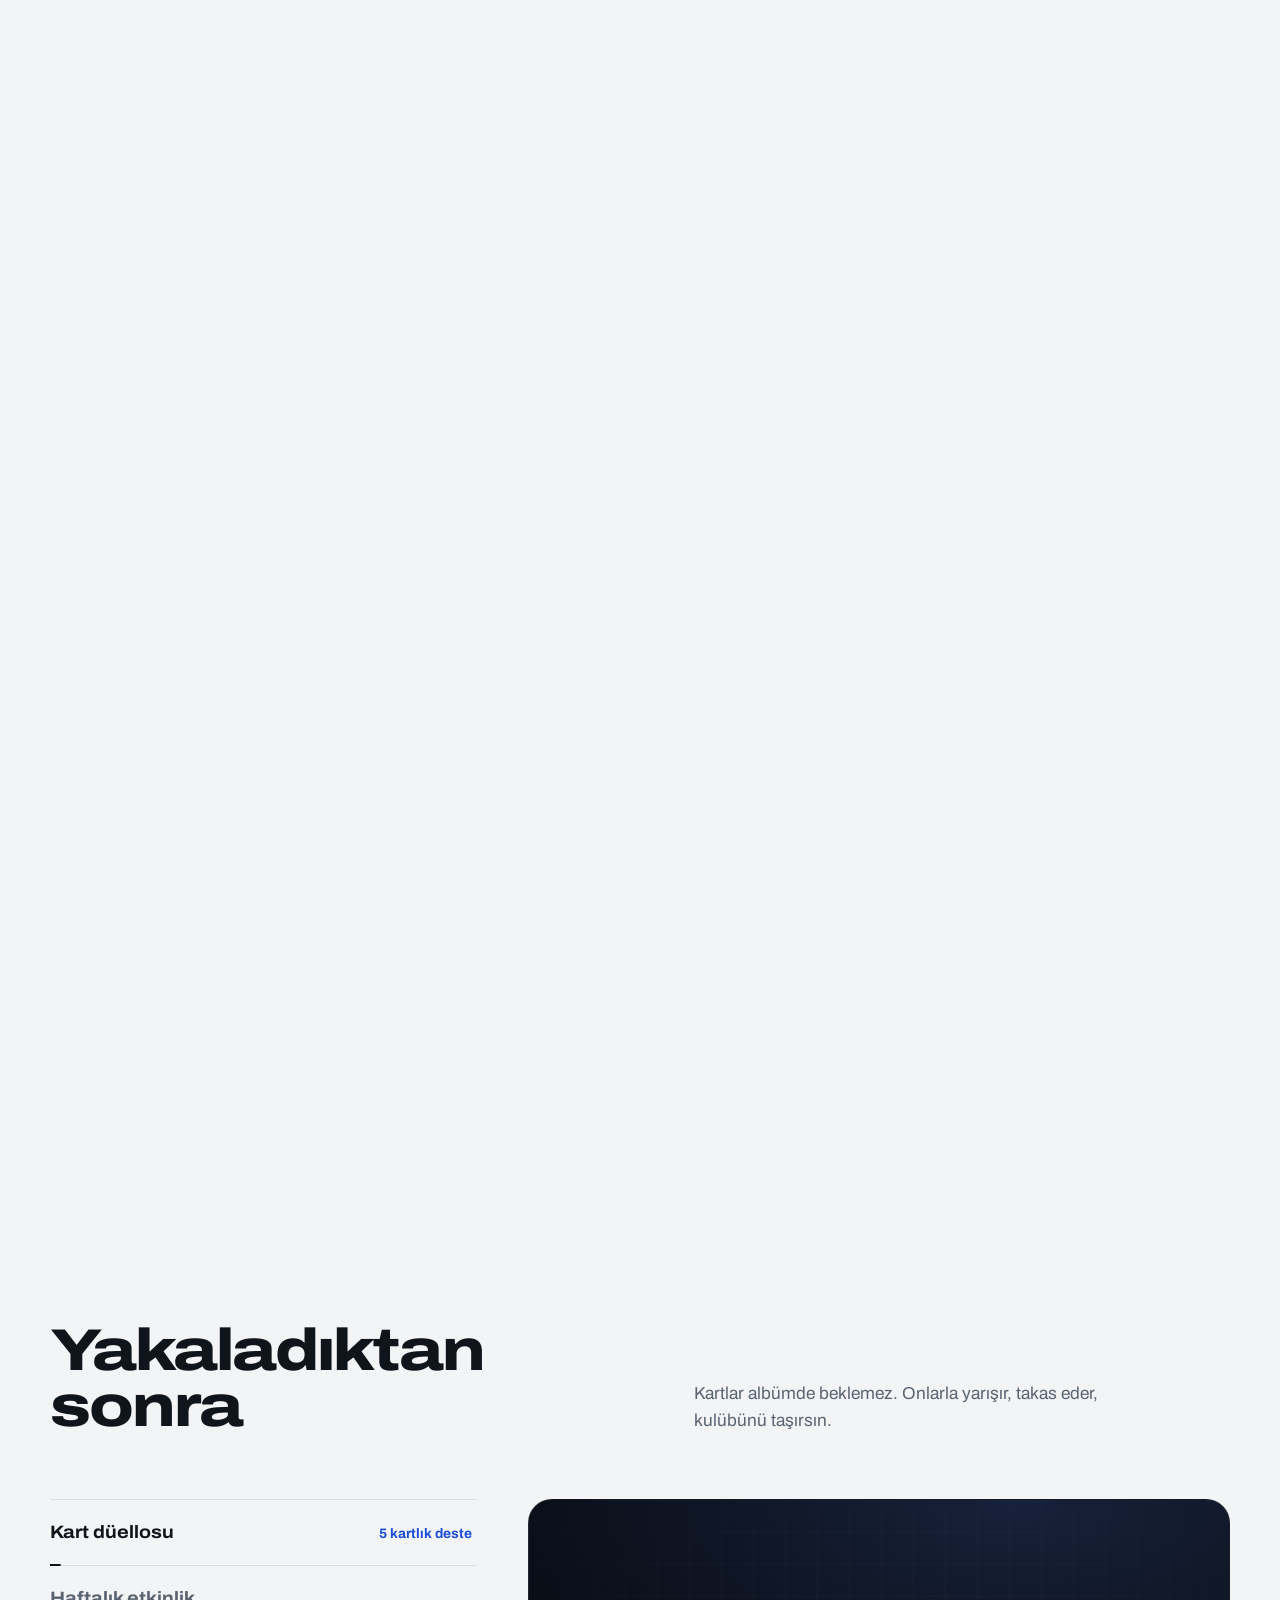
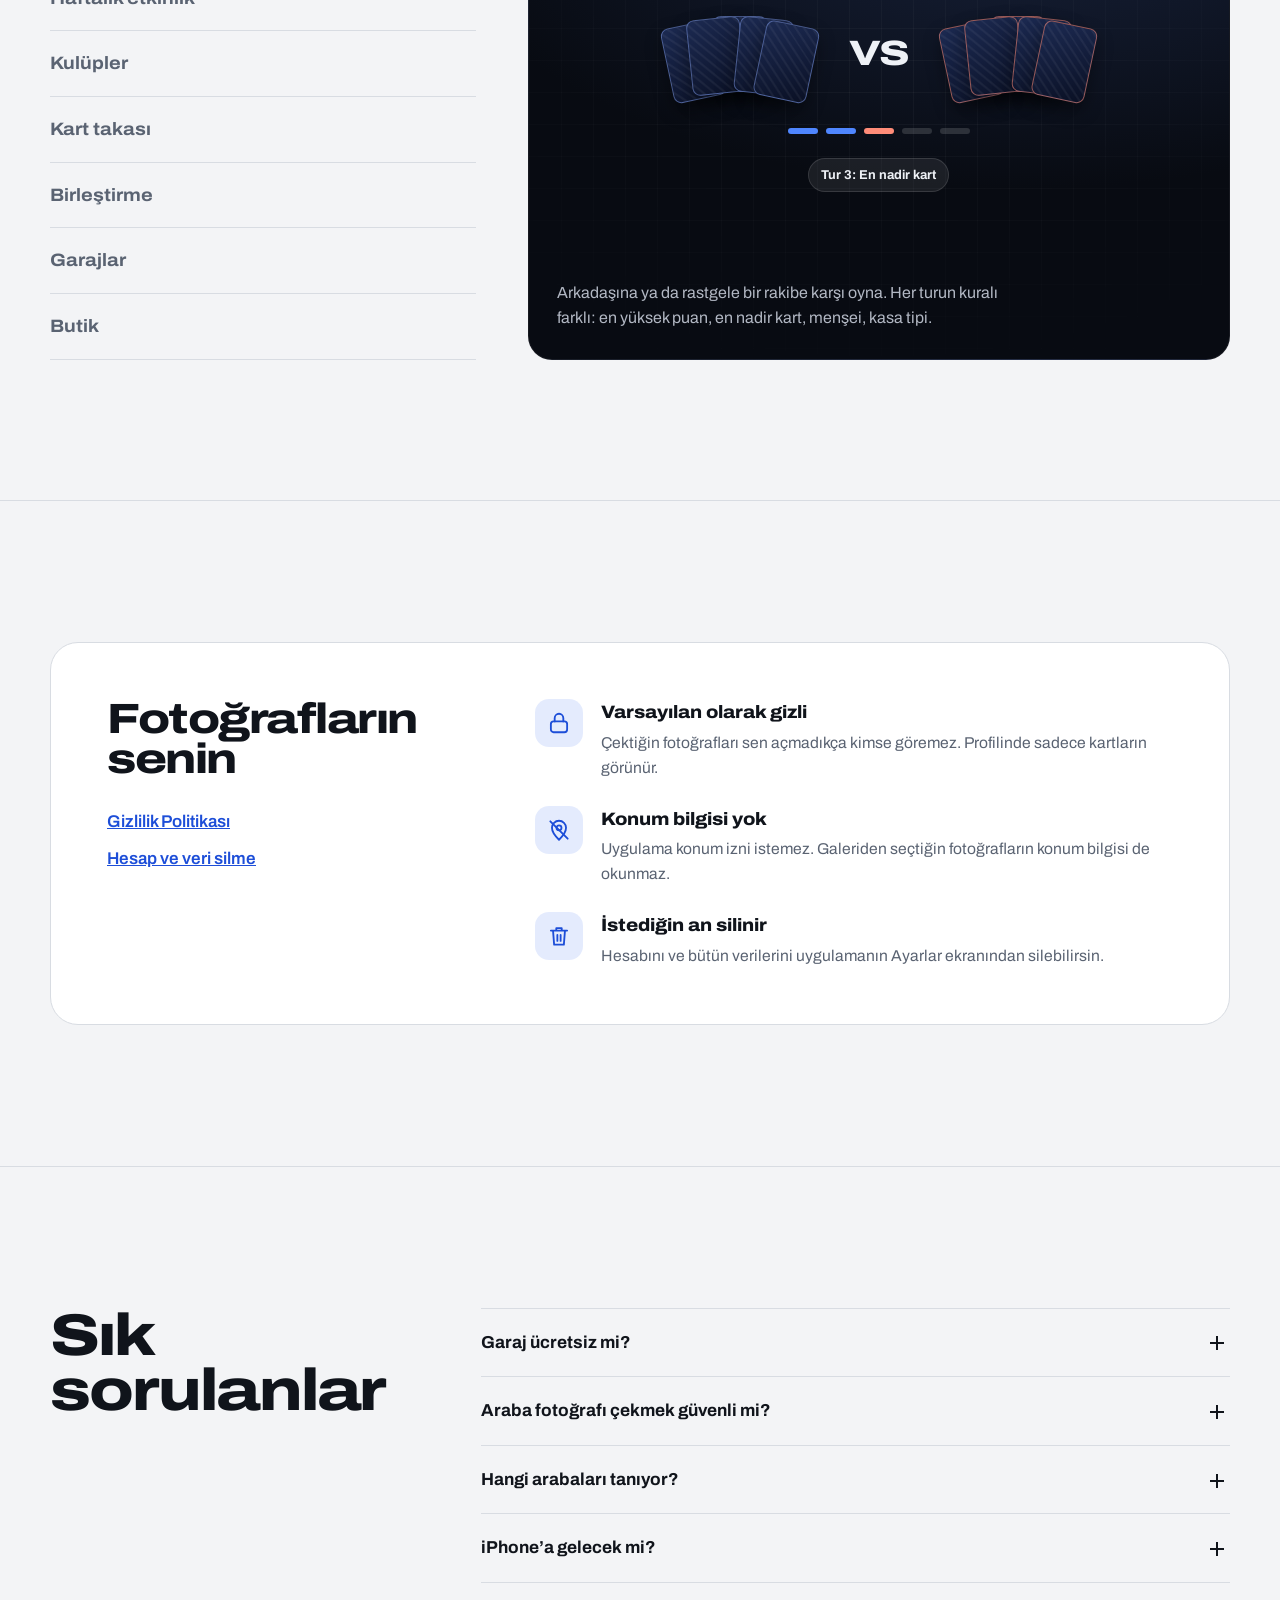
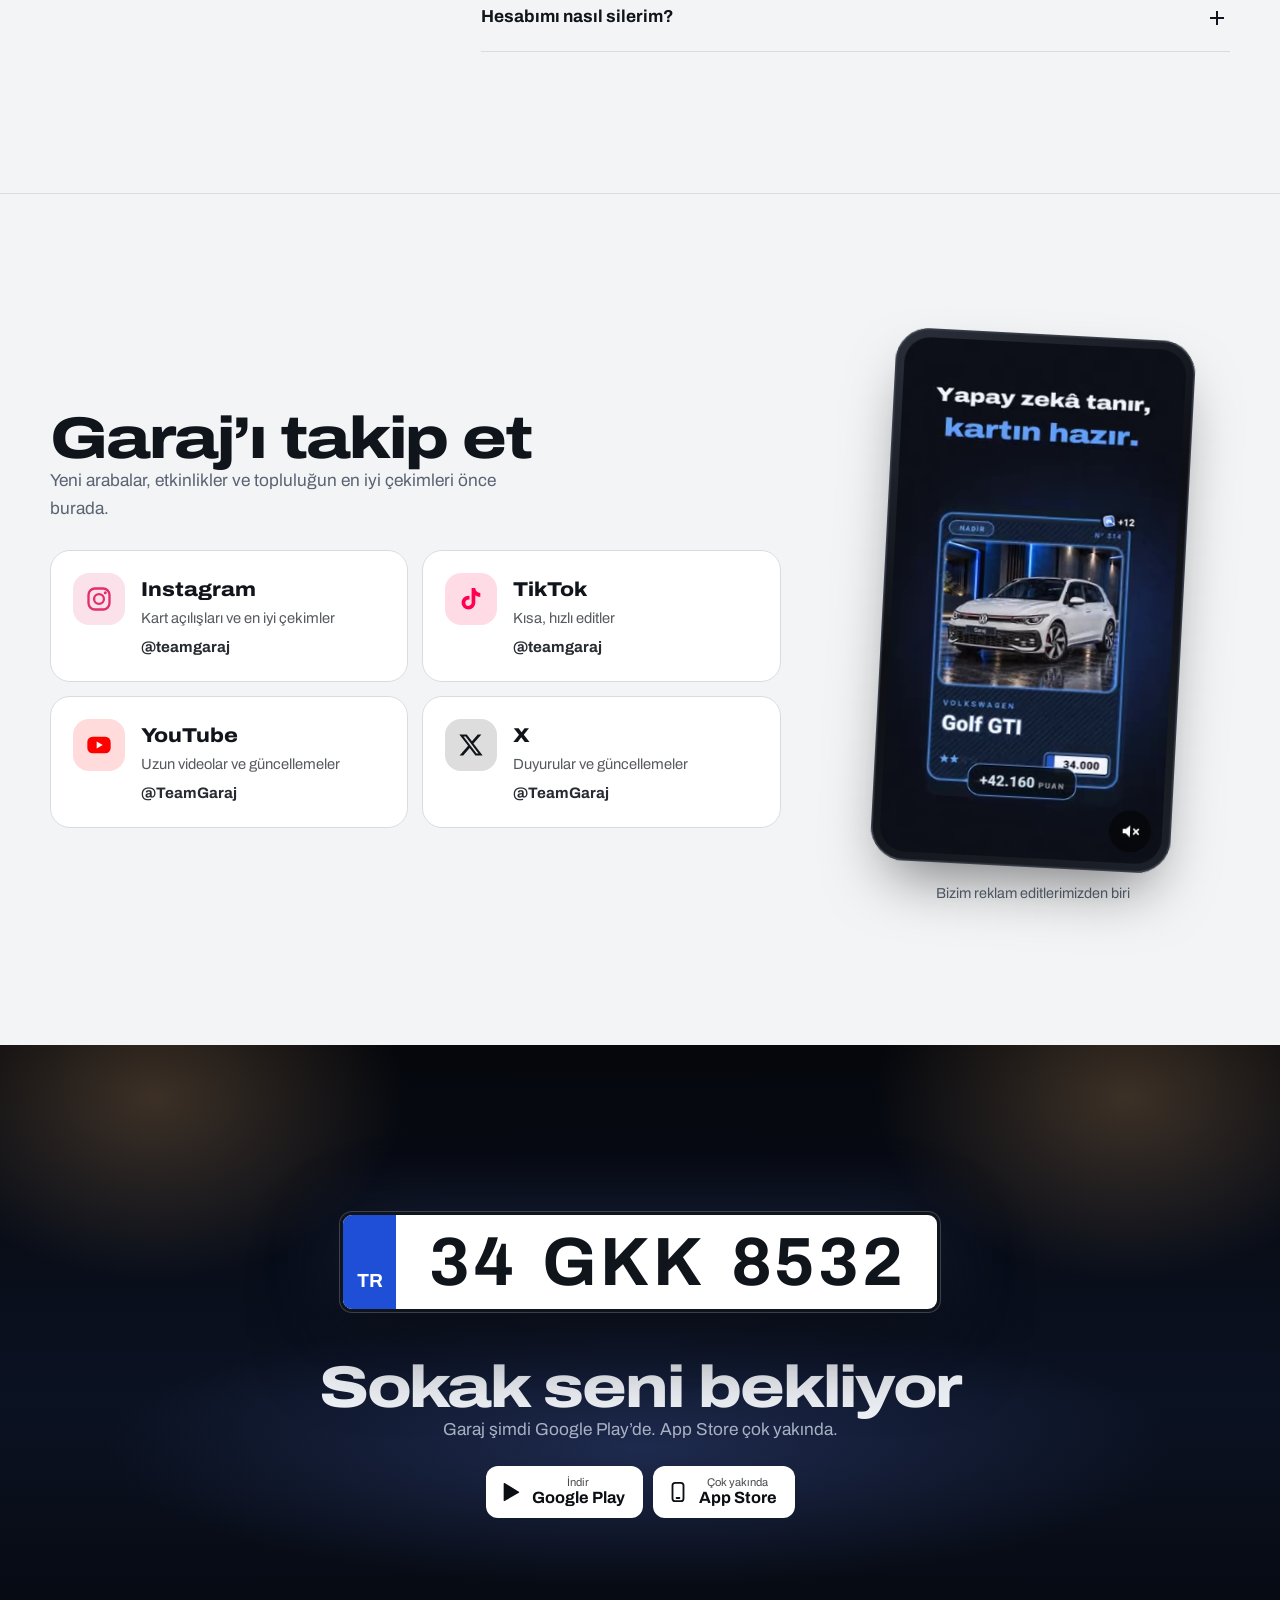
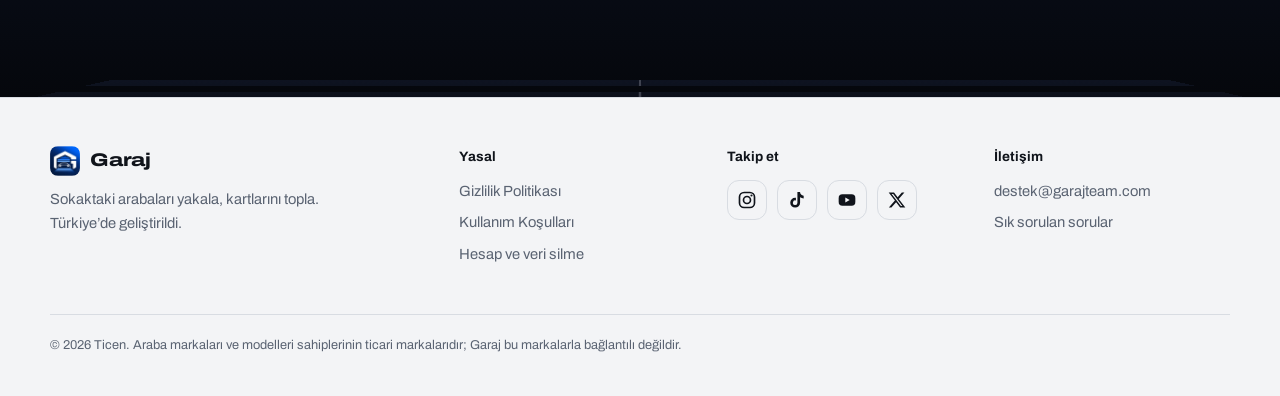
==== commit 9350614a: "Add files via upload" ====
--- a/index.html
+++ b/index.html
@@ -16,8 +16,8 @@
 <link rel="icon" type="image/png" href="favicon.png">
 <link rel="apple-touch-icon" href="img/apple-touch-icon.png">
 <link rel="preload" href="fonts/archivo-latin-wdth-normal.woff2" as="font" type="font/woff2" crossorigin>
-<link rel="stylesheet" href="stil.css?v=20261109a">
-<script src="site.js?v=20261109a"></script>
+<link rel="stylesheet" href="stil.css?v=20261110a">
+<script src="site.js?v=20261110a"></script>
 </head>
 <body>
 <a class="gizli" href="#icerik"><span data-l="tr">İçeriğe geç</span><span data-l="en">Skip to content</span></a>
@@ -32,6 +32,10 @@
       <a href="index.html#sss"><span data-l="tr">SSS</span><span data-l="en">FAQ</span></a>
     </nav>
     <div class="ayarlar">
+      <a class="ust-indir" data-play href="https://play.google.com/store/apps/details?id=com.enestaskiran.garaj" target="_blank" rel="noopener">
+        <svg viewBox="0 0 24 24" aria-hidden="true"><path fill="currentColor" d="M4 2.8v18.4c0 .5.5.8 1 .6l15.6-8.9c.5-.3.5-1 0-1.3L5 2.2c-.5-.2-1 .1-1 .6z"/></svg>
+        <span data-l="tr">İndir</span><span data-l="en">Download</span>
+      </a>
       <div class="dil" role="group" aria-label="Dil / Language">
         <button type="button" data-dil="tr" aria-pressed="true">TR</button>
         <button type="button" data-dil="en" aria-pressed="false">EN</button>
@@ -76,6 +80,12 @@
       <div class="altyazi giris-yazi">
         <h1 class="dev" id="film-baslik"><span data-l="tr">Sokaktaki her araba bir kart.</span><span data-l="en">Every car on the street is a card.</span></h1>
         <p><span data-l="tr">Garaj’da gördüğün gerçek arabaları fotoğrafla yakalarsın, her biri koleksiyonuna kart olarak girer.</span><span data-l="en">In Garaj you catch real cars with your camera, and each one joins your collection as a card.</span></p>
+        <div class="magazalar">
+          <a class="magaza" data-play href="https://play.google.com/store/apps/details?id=com.enestaskiran.garaj" target="_blank" rel="noopener">
+            <svg viewBox="0 0 24 24" aria-hidden="true"><path fill="currentColor" d="M4 2.8v18.4c0 .5.5.8 1 .6l15.6-8.9c.5-.3.5-1 0-1.3L5 2.2c-.5-.2-1 .1-1 .6z"/></svg>
+            <span><small><span data-l="tr">İndir</span><span data-l="en">Get it on</span></small><b>Google Play</b></span>
+          </a>
+        </div>
       </div>
       <div class="altyazi">
         <h2><span data-l="tr">Gözüne takılan arabaya kamerayı çevir.</span><span data-l="en">Point your camera at a car that catches your eye.</span></h2>
@@ -96,9 +106,9 @@
       <div class="altyazi cagri">
         <h2><span data-l="tr">İlk kartın bir sokak ötede.</span><span data-l="en">Your first card is one street away.</span></h2>
         <div class="magazalar">
-          <a class="magaza" data-play href="#" rel="noopener">
+          <a class="magaza" data-play href="https://play.google.com/store/apps/details?id=com.enestaskiran.garaj" target="_blank" rel="noopener">
             <svg viewBox="0 0 24 24" aria-hidden="true"><path fill="currentColor" d="M4 2.8v18.4c0 .5.5.8 1 .6l15.6-8.9c.5-.3.5-1 0-1.3L5 2.2c-.5-.2-1 .1-1 .6z"/></svg>
-            <span><small data-yakinda><span data-l="tr">Çok yakında</span><span data-l="en">Coming soon</span></small><small data-simdi><span data-l="tr">Hemen indir</span><span data-l="en">Get it on</span></small><b>Google Play</b></span>
+            <span><small data-yakinda><span data-l="tr">Çok yakında</span><span data-l="en">Coming soon</span></small><small data-simdi><span data-l="tr">İndir</span><span data-l="en">Get it on</span></small><b>Google Play</b></span>
           </a>
         </div>
         <p class="not-kucuk"><span data-l="tr">Ücretsiz. İsteğe bağlı uygulama içi satın almalar içerir.</span><span data-l="en">Free to play. Contains optional in-app purchases.</span></p>
@@ -370,11 +380,11 @@
       <div class="yazi"><span class="harf">3</span><span class="harf">4</span><span class="bosluk"></span><span class="harf">G</span><span class="harf">R</span><span class="harf">J</span><span class="bosluk"></span><span class="harf">2</span><span class="harf">0</span><span class="harf">2</span><span class="harf">6</span></div>
     </div>
     <h2 class="baslik" id="son-baslik"><span data-l="tr">Sokak seni bekliyor</span><span data-l="en">The street is waiting</span></h2>
-    <p class="alt-baslik"><span data-yakinda><span data-l="tr">Garaj yakında Play Store ve App Store’da!</span><span data-l="en">Garaj is coming soon to the Play Store and App Store!</span></span><span data-simdi><span data-l="tr">Garaj şimdi Google Play’de.</span><span data-l="en">Garaj is out now on Google Play.</span></span></p>
+    <p class="alt-baslik"><span data-yakinda><span data-l="tr">Garaj yakında Play Store ve App Store’da!</span><span data-l="en">Garaj is coming soon to the Play Store and App Store!</span></span><span data-simdi><span data-l="tr">Garaj şimdi Google Play’de. App Store çok yakında.</span><span data-l="en">Garaj is out now on Google Play. App Store coming soon.</span></span></p>
     <div class="magazalar">
-      <a class="magaza" data-play href="#" rel="noopener">
+      <a class="magaza" data-play href="https://play.google.com/store/apps/details?id=com.enestaskiran.garaj" target="_blank" rel="noopener">
         <svg viewBox="0 0 24 24" aria-hidden="true"><path fill="currentColor" d="M4 2.8v18.4c0 .5.5.8 1 .6l15.6-8.9c.5-.3.5-1 0-1.3L5 2.2c-.5-.2-1 .1-1 .6z"/></svg>
-        <span><small data-yakinda><span data-l="tr">Çok yakında</span><span data-l="en">Coming soon</span></small><small data-simdi><span data-l="tr">Hemen indir</span><span data-l="en">Get it on</span></small><b>Google Play</b></span>
+        <span><small data-yakinda><span data-l="tr">Çok yakında</span><span data-l="en">Coming soon</span></small><small data-simdi><span data-l="tr">İndir</span><span data-l="en">Get it on</span></small><b>Google Play</b></span>
       </a>
       <span class="magaza magaza-ios">
         <svg viewBox="0 0 24 24" aria-hidden="true"><rect x="6" y="2" width="12" height="20" rx="3" fill="none" stroke="currentColor" stroke-width="2"/><path d="M10.5 18.5h3" stroke="currentColor" stroke-width="2" stroke-linecap="round"/></svg>
@@ -412,7 +422,7 @@
     <p class="telif">© <span data-ayar="yil">2026</span> <span data-ayar="gelistirici">Garaj</span>. <span data-l="tr">Araba markaları ve modelleri sahiplerinin ticari markalarıdır; Garaj bu markalarla bağlantılı değildir.</span><span data-l="en">Car brands and model names are trademarks of their owners; Garaj is not affiliated with them.</span></p>
   </div>
 </footer>
-<script src="film.js?v=20261109a" defer></script>
-<script src="tur.js?v=20261109a" defer></script>
+<script src="film.js?v=20261110a" defer></script>
+<script src="tur.js?v=20261110a" defer></script>
 </body>
 </html>
--- a/stil.css
+++ b/stil.css
@@ -2100,3 +2100,29 @@
 .alt-sosyal a:hover { border-color: var(--mavi); color: var(--mavi-yazi); }
 .alt-sosyal a.yakinda { opacity: 0.45; pointer-events: none; }
 .alt-sosyal svg { width: 20px; height: 20px; }
+
+/* ---------- Üst çubuk: İndir düğmesi ---------- */
+.ust-indir {
+  display: inline-flex;
+  align-items: center;
+  gap: 7px;
+  height: 36px;
+  padding: 0 15px 0 12px;
+  border-radius: 999px;
+  background: var(--mavi);
+  color: #fff;
+  font-size: 0.88rem;
+  font-weight: 700;
+  text-decoration: none;
+  margin-right: 4px;
+  transition: filter 0.15s;
+}
+.ust-indir svg { width: 14px; height: 14px; flex: none; }
+.ust-indir:hover { filter: brightness(1.1); }
+.ust-indir:focus-visible { outline: 2px solid var(--mavi); outline-offset: 3px; }
+.altyazi.giris-yazi { pointer-events: auto; }
+.altyazi.giris-yazi .magaza { background: #fff; color: #0b0e13; }
+@media (max-width: 420px) {
+  .ust-indir { padding: 0 12px; }
+  .ust-indir svg { display: none; }
+}
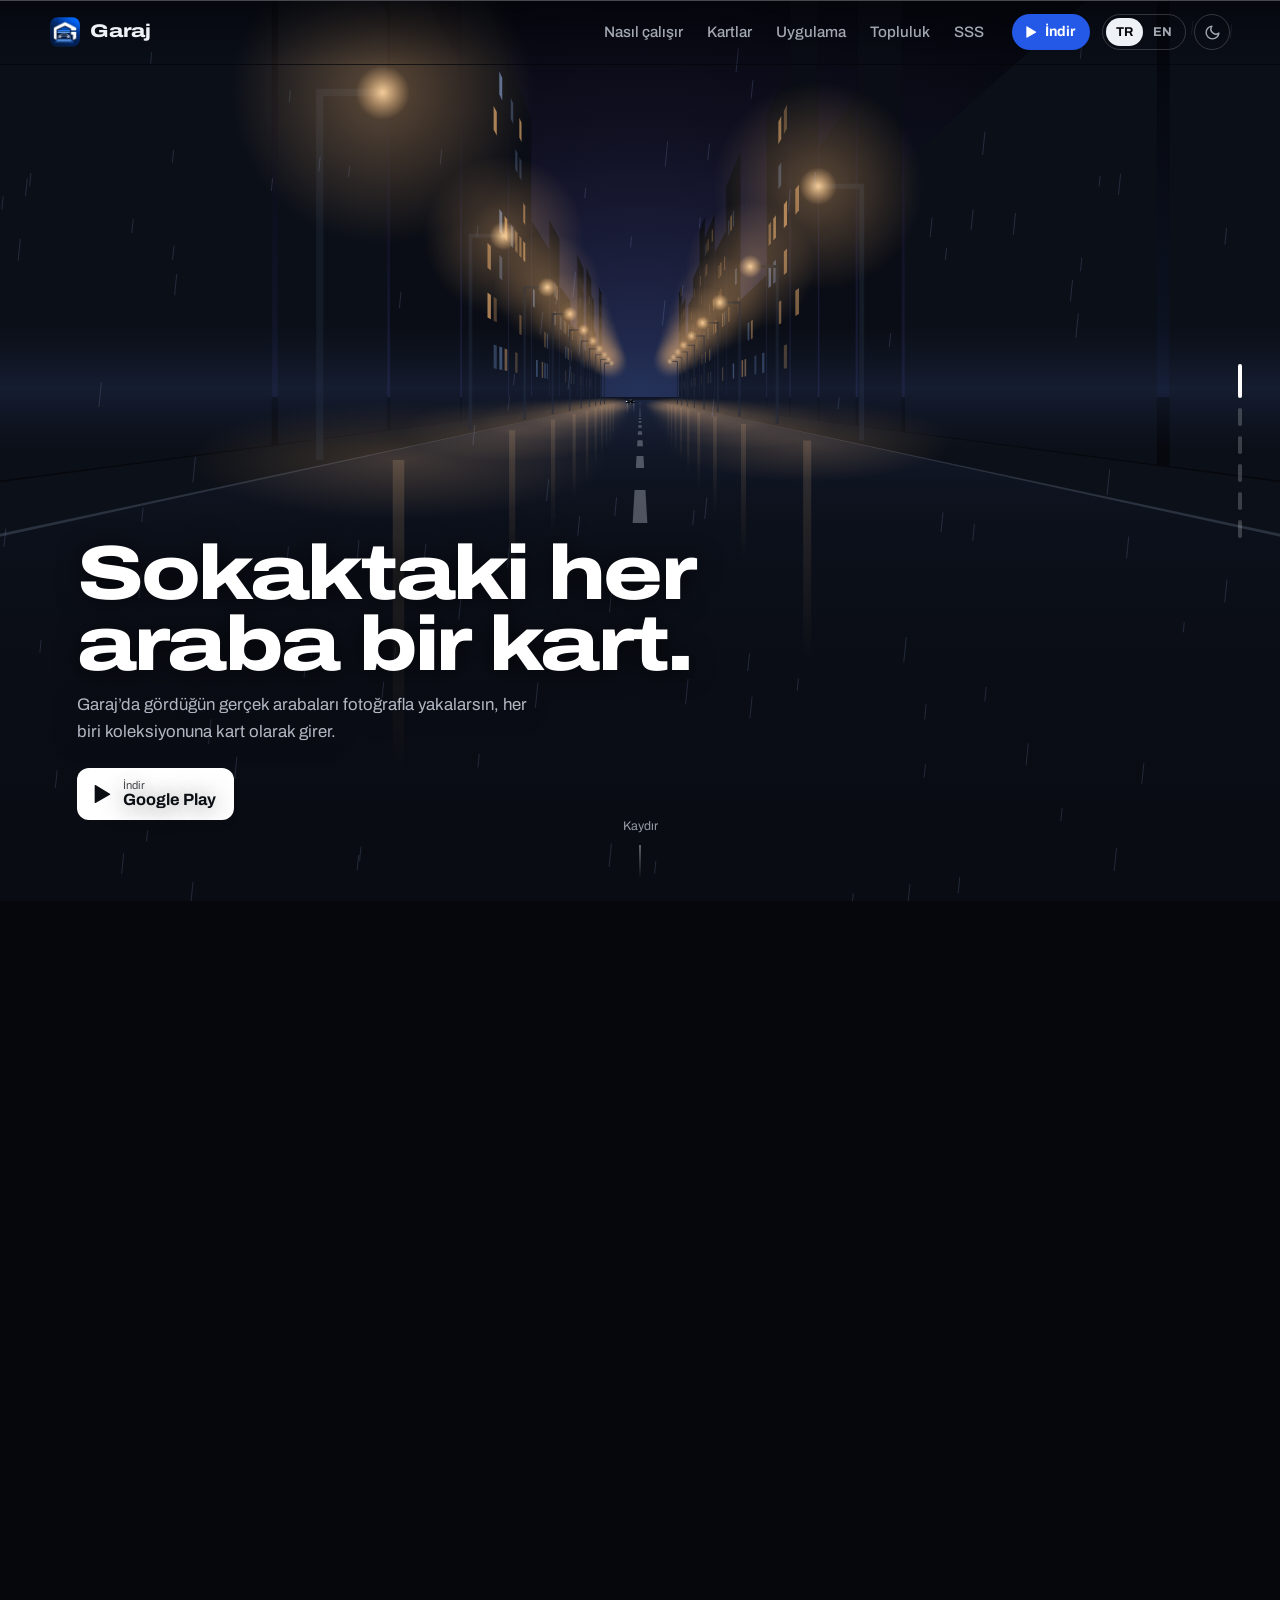
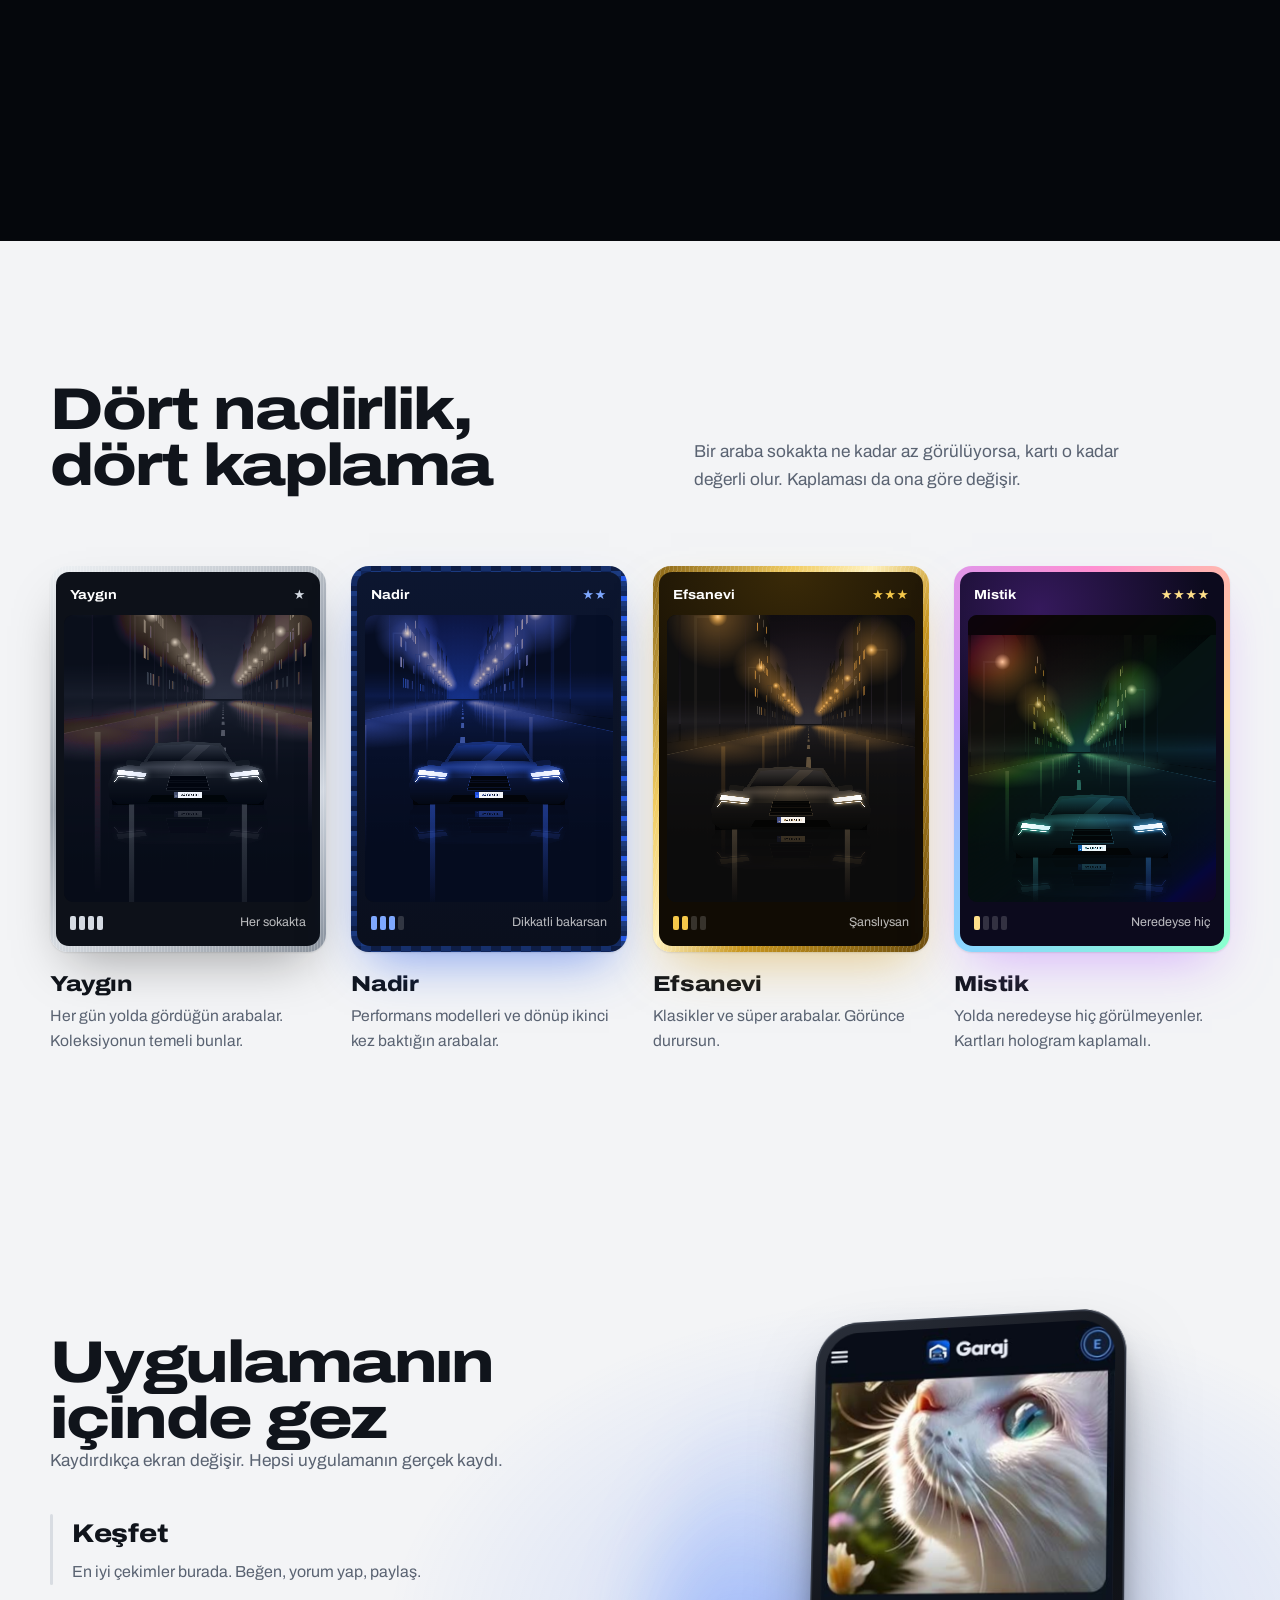
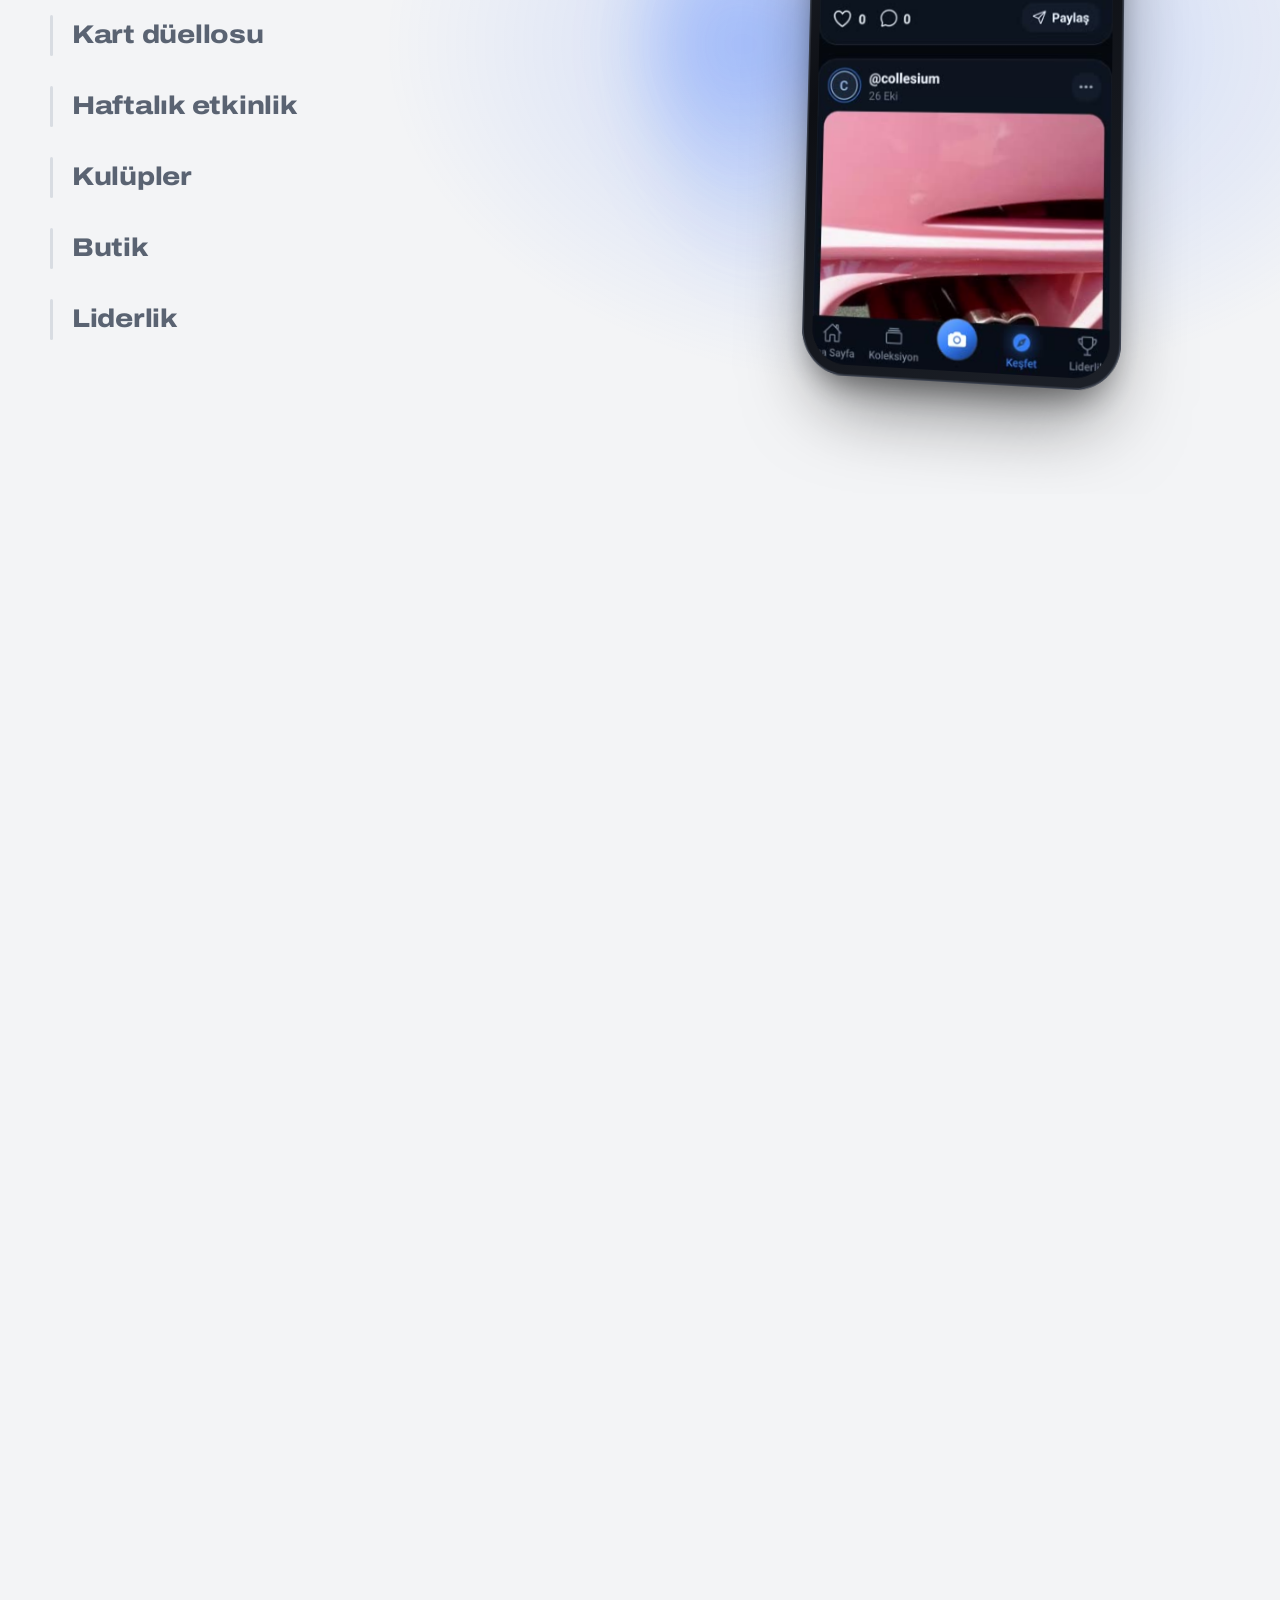
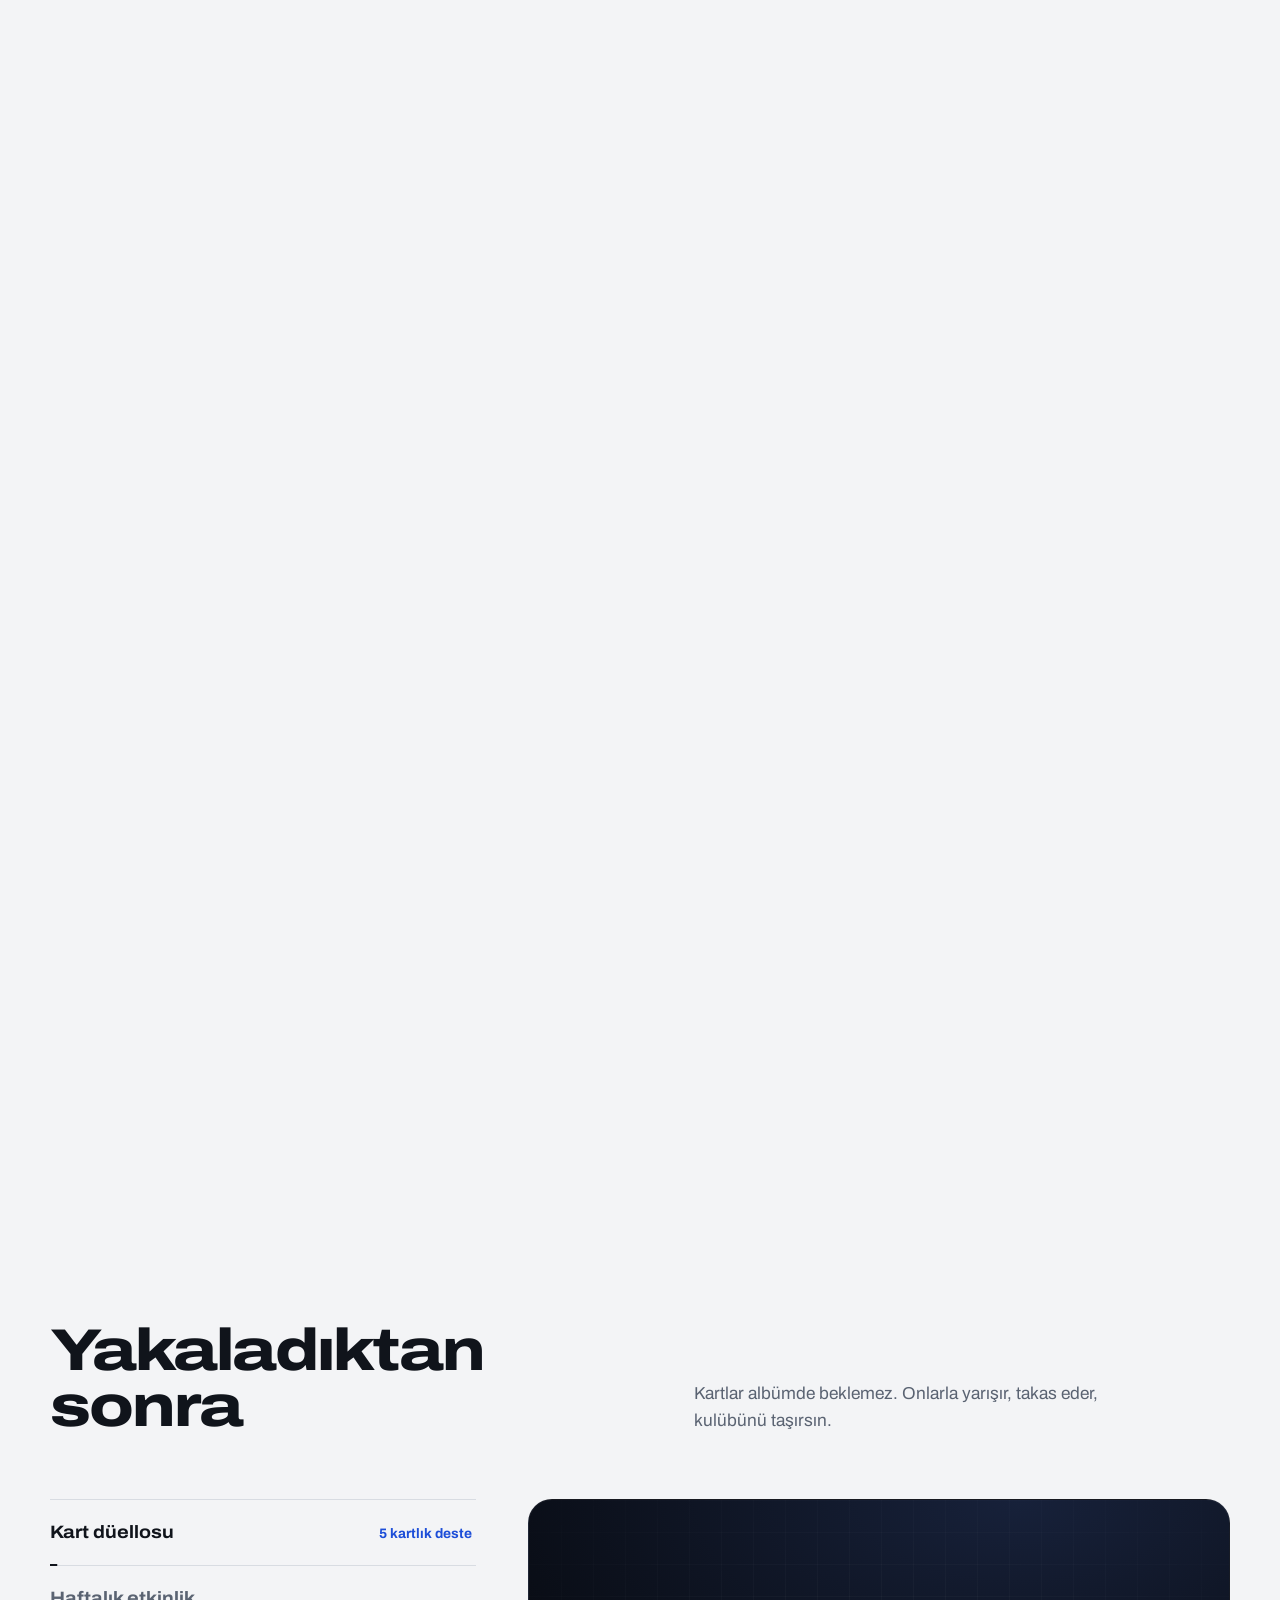
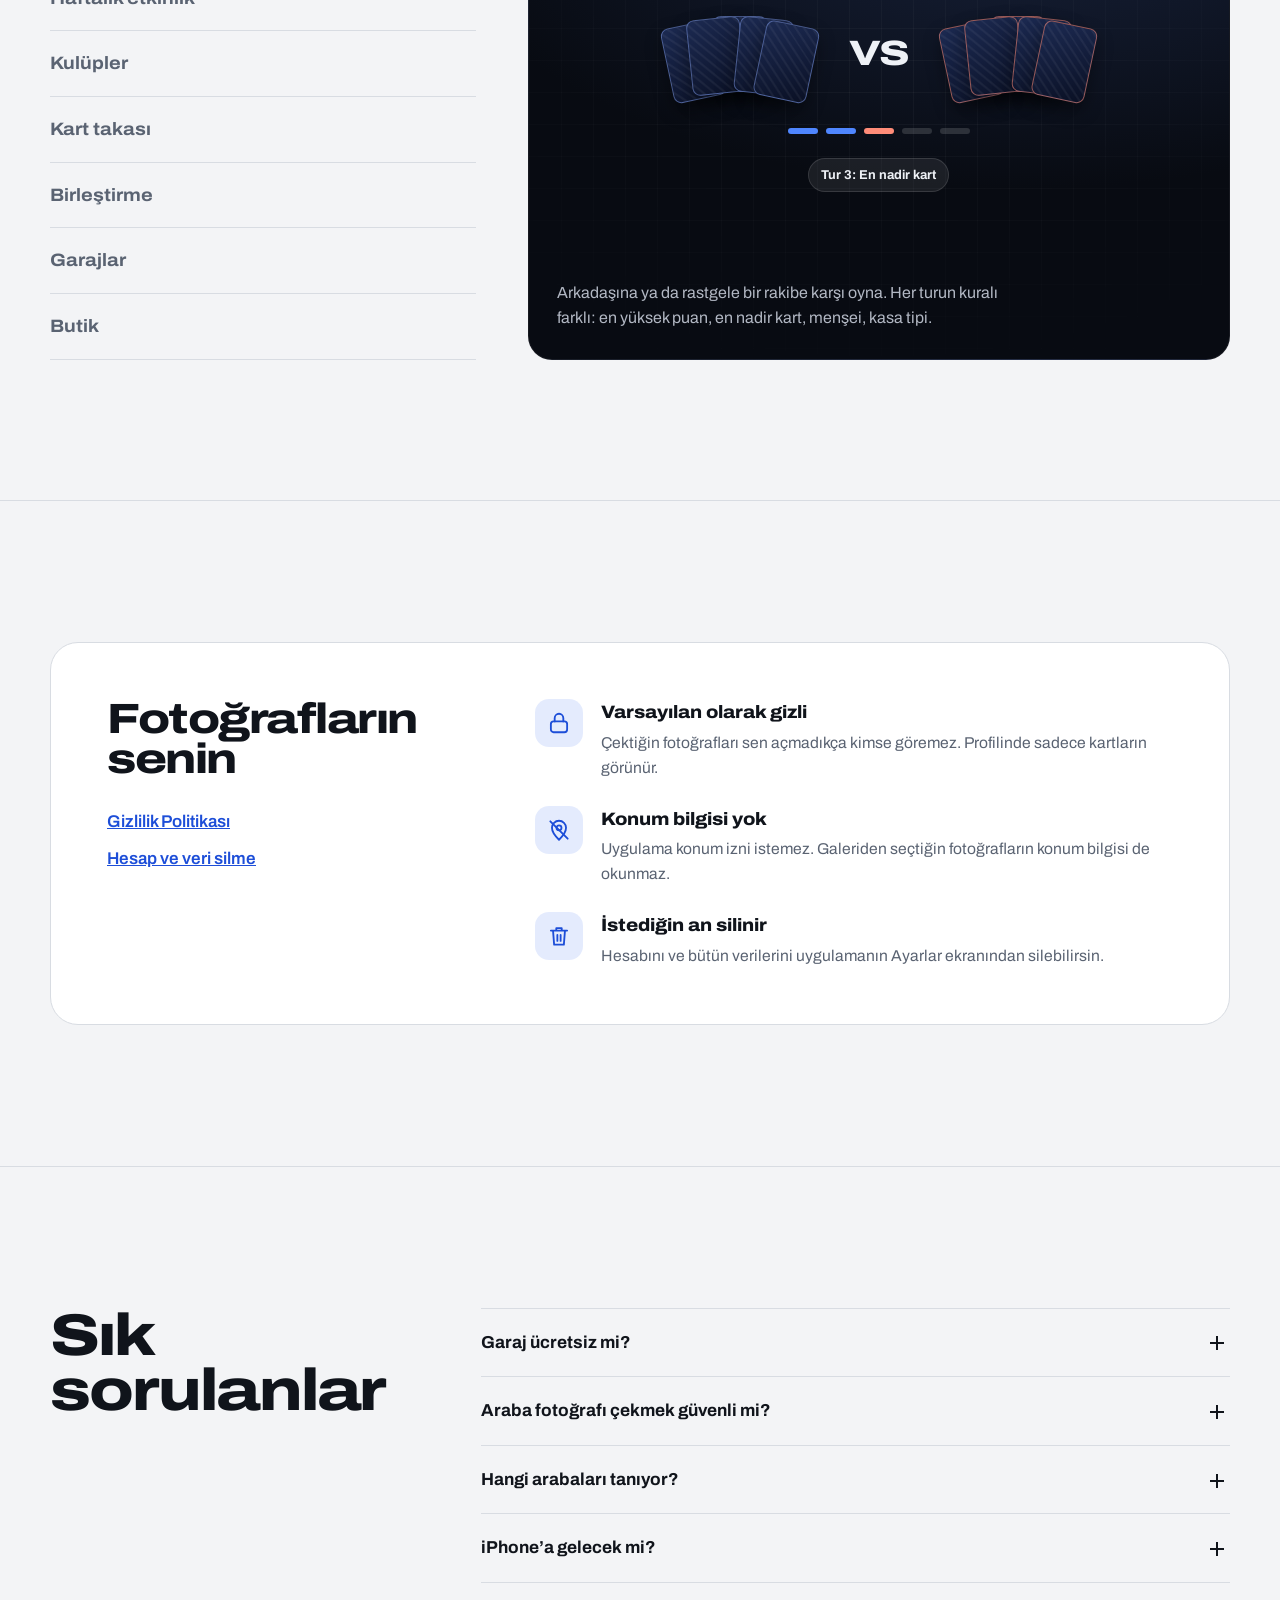
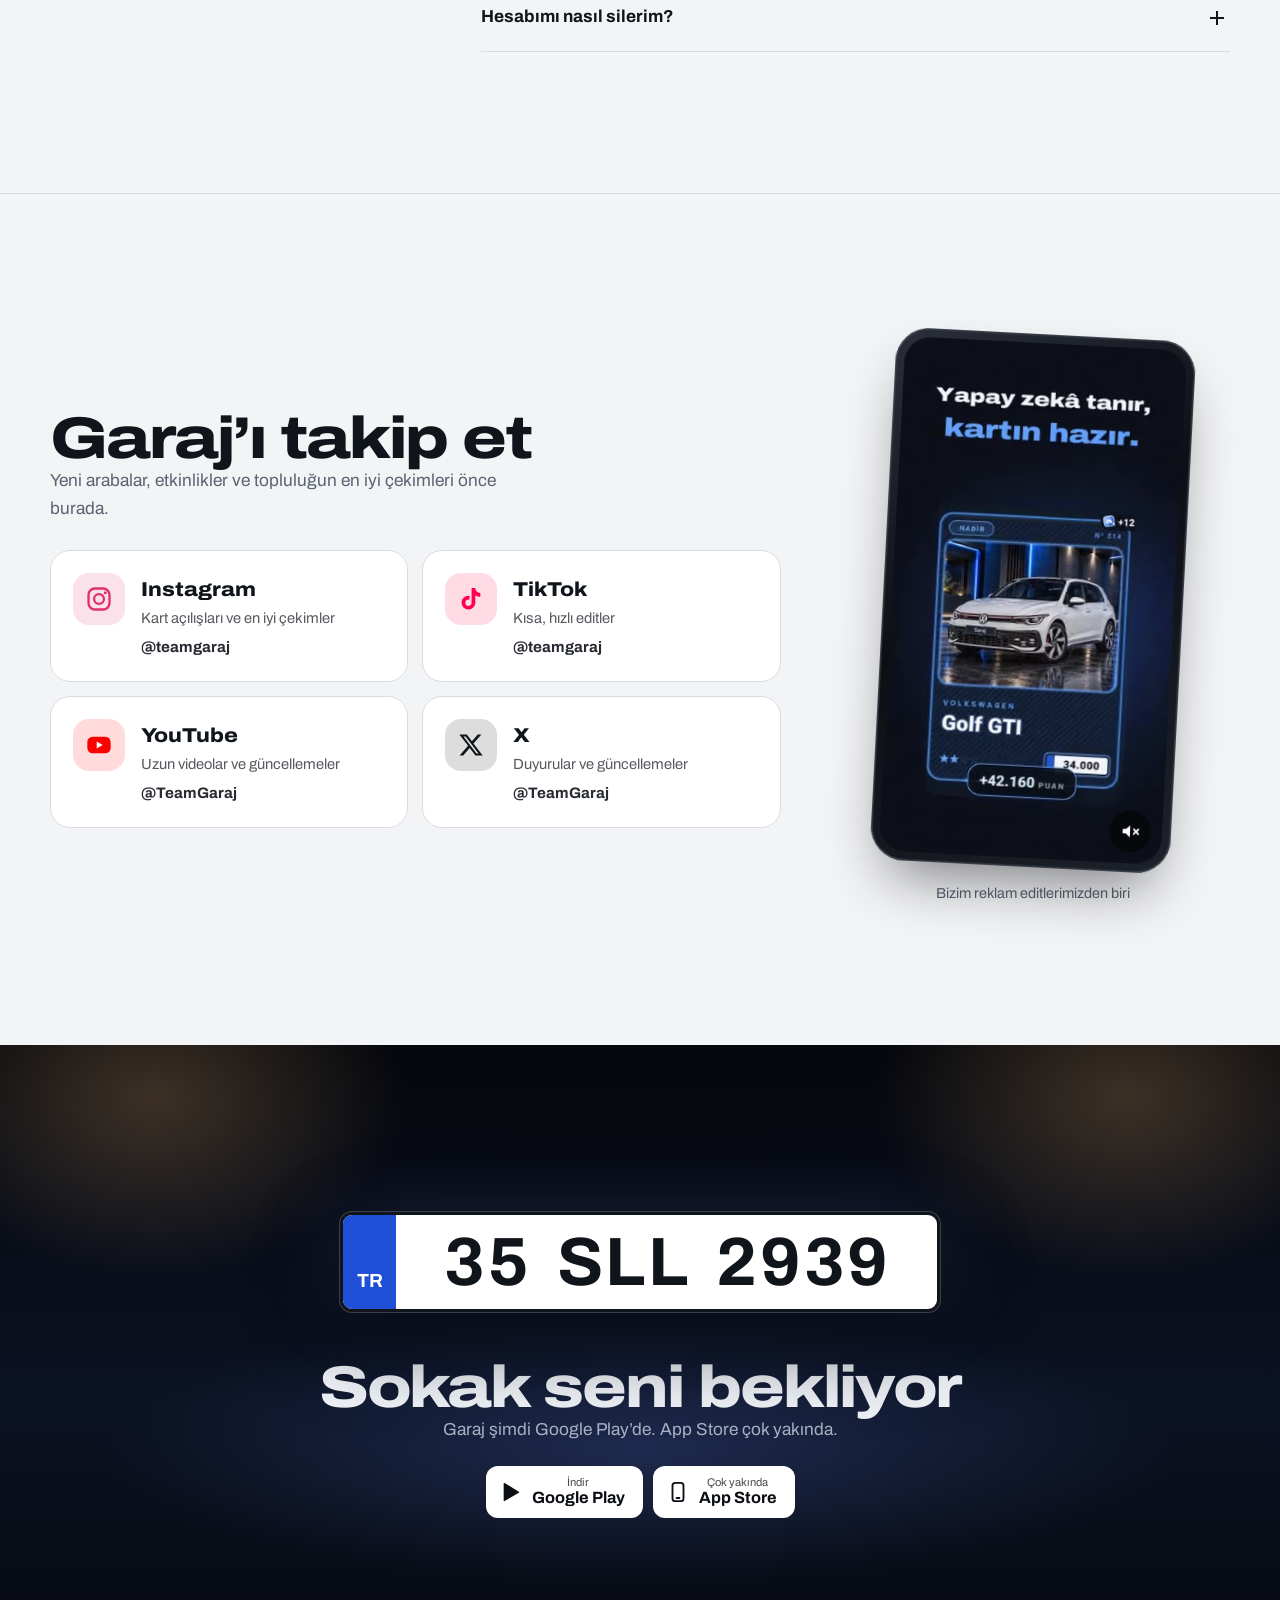
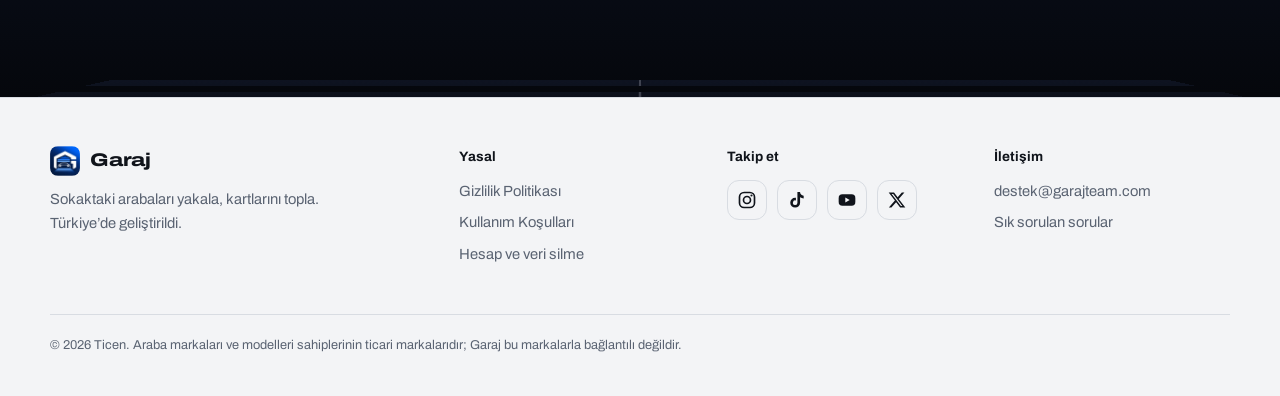
==== commit a566419b: "Update index.html" ====
--- a/index.html
+++ b/index.html
@@ -415,7 +415,7 @@
     <div>
       <h4><span data-l="tr">İletişim</span><span data-l="en">Contact</span></h4>
       <ul>
-        <li><a data-ayar="eposta" href="#">iletisim@ornek.com</a></li>
+        <li><a data-ayar="eposta" href="mailto:destek@garajteam.com">destek@garajteam.com</a></li>
         <li><a href="index.html#sss"><span data-l="tr">Sık sorulan sorular</span><span data-l="en">Frequently asked questions</span></a></li>
       </ul>
     </div>
